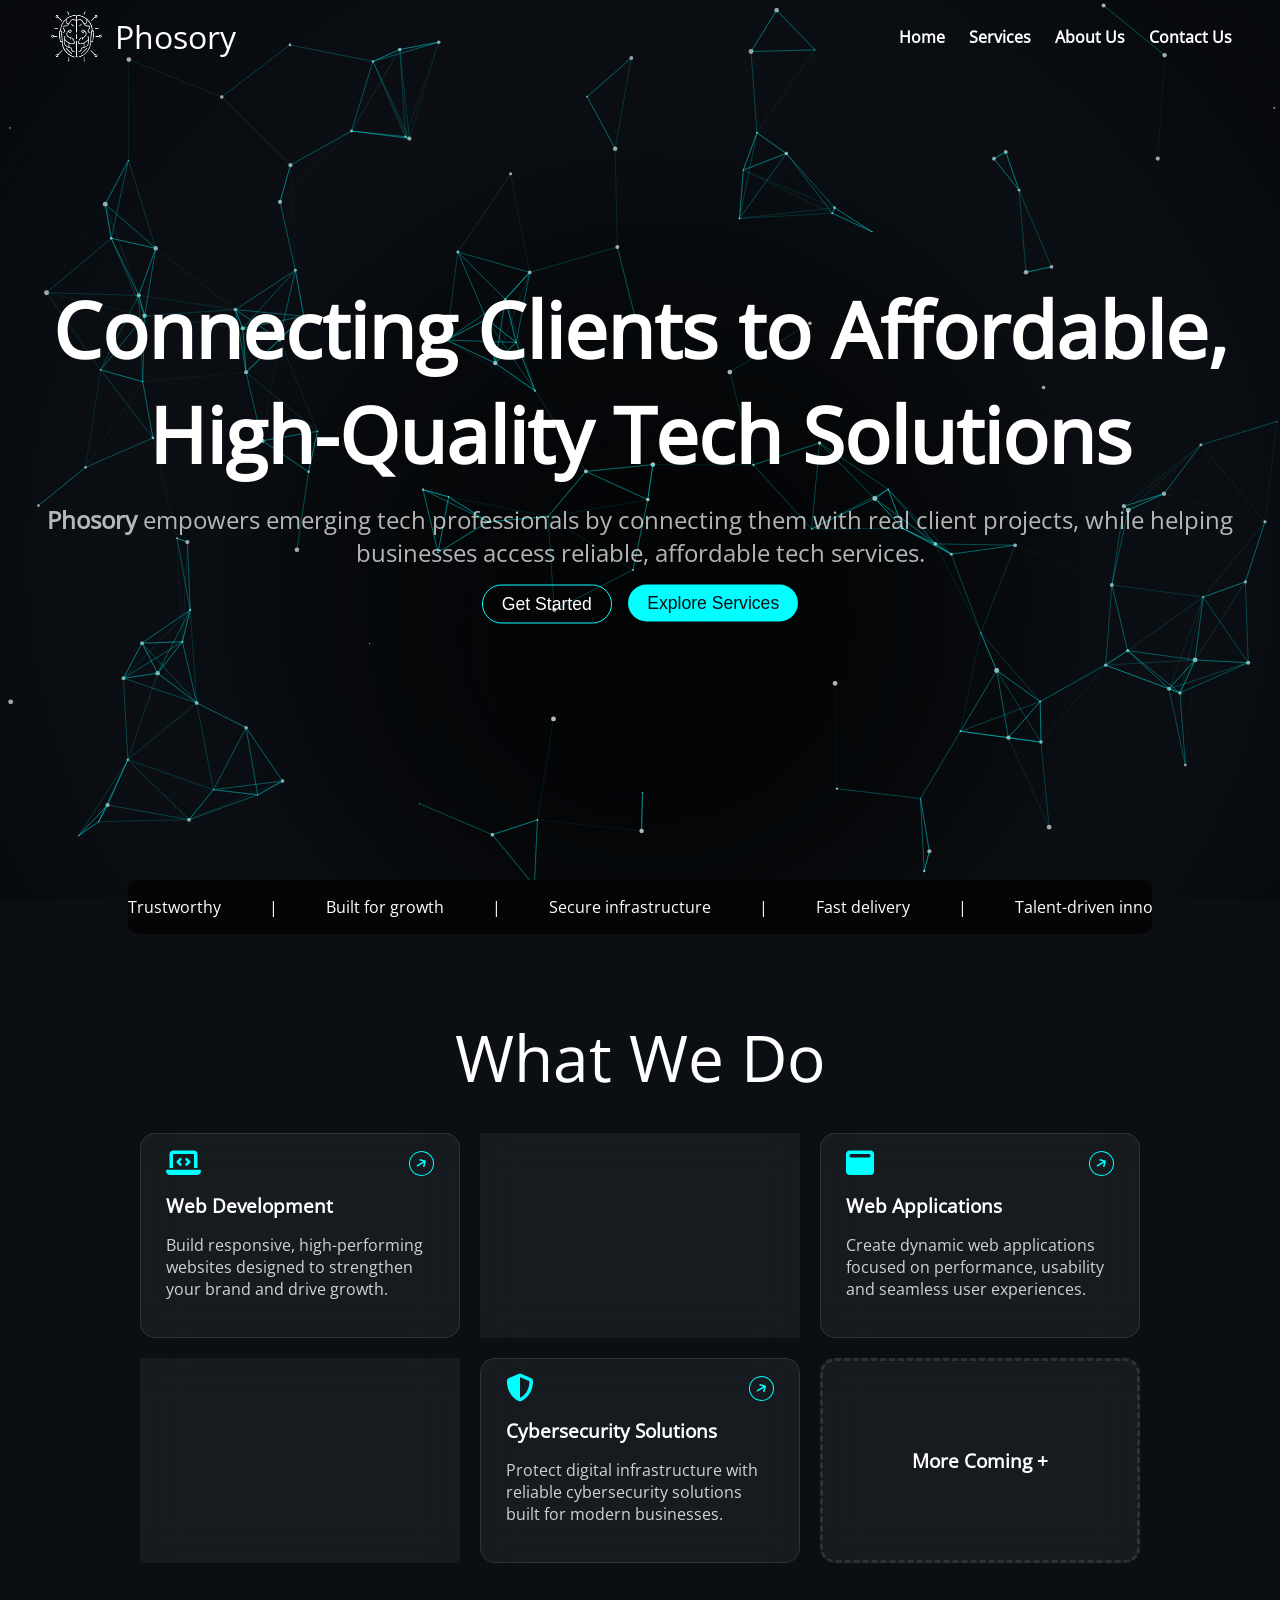
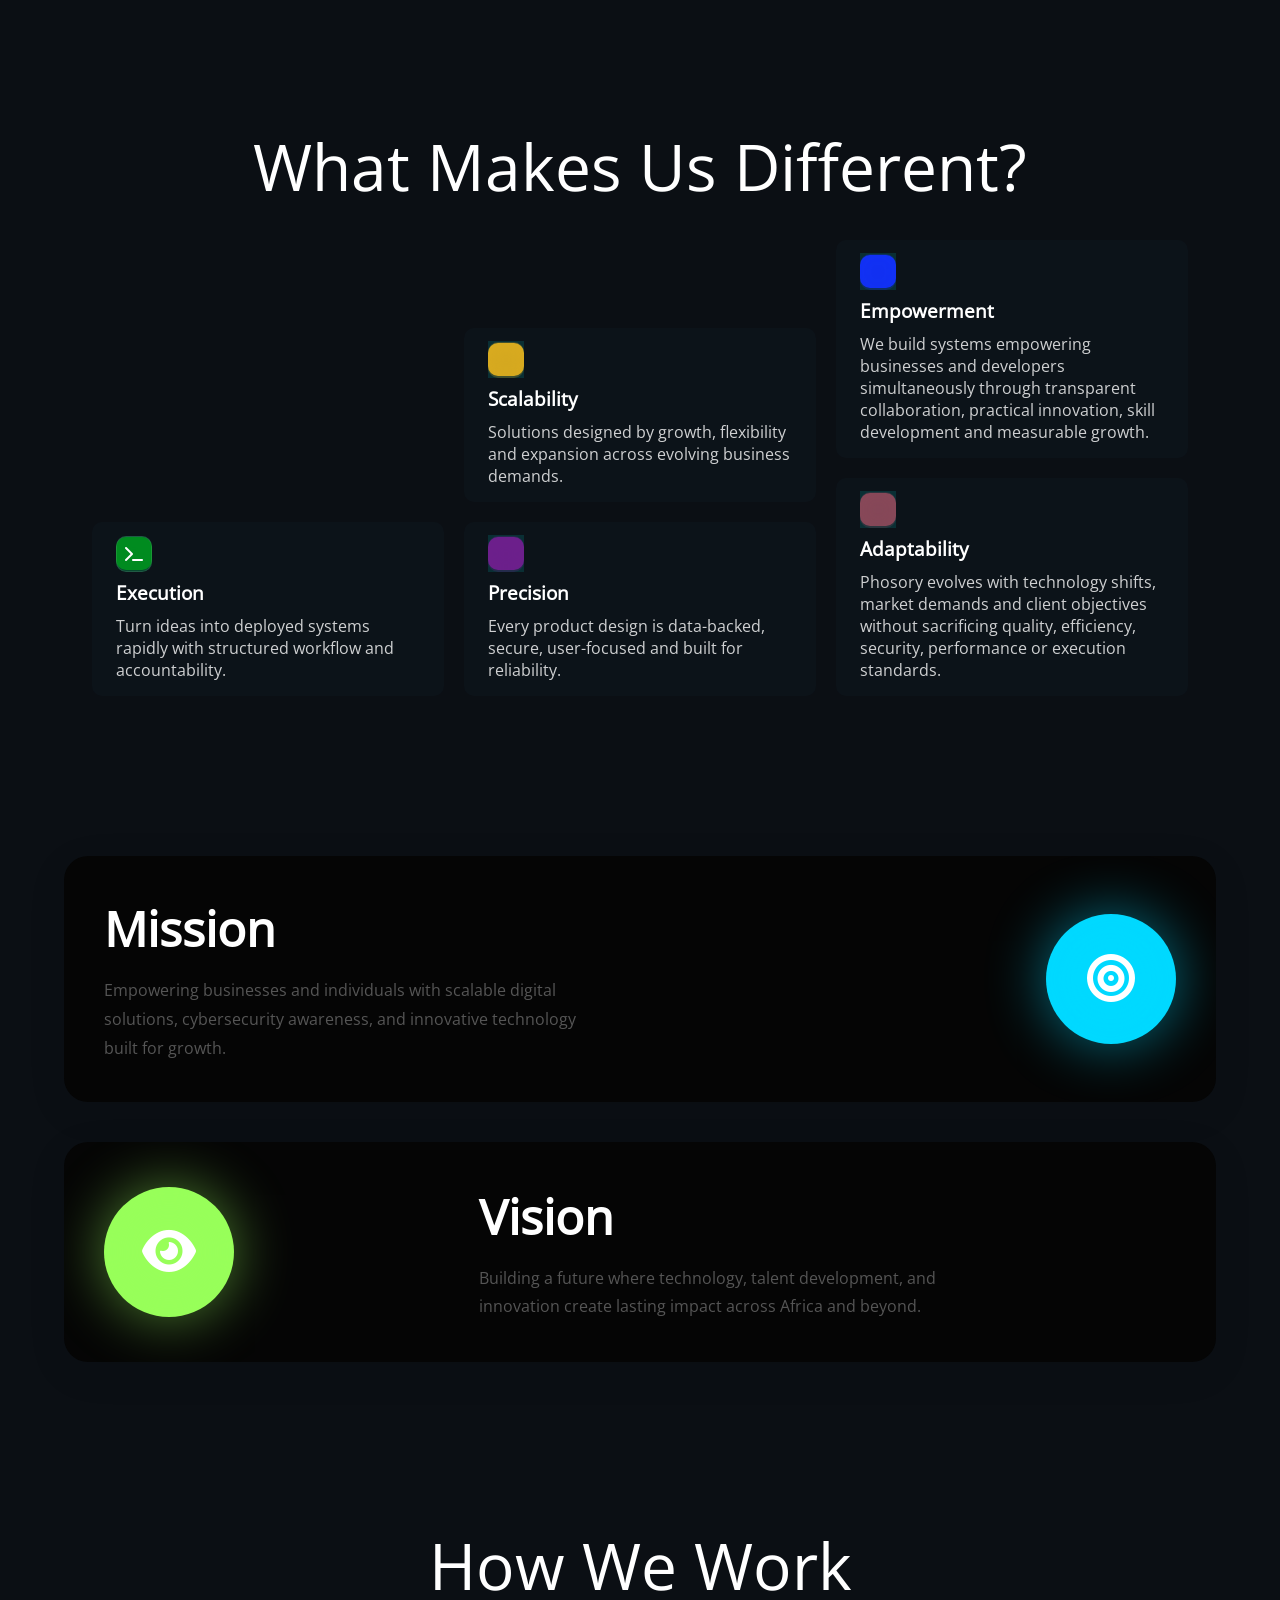
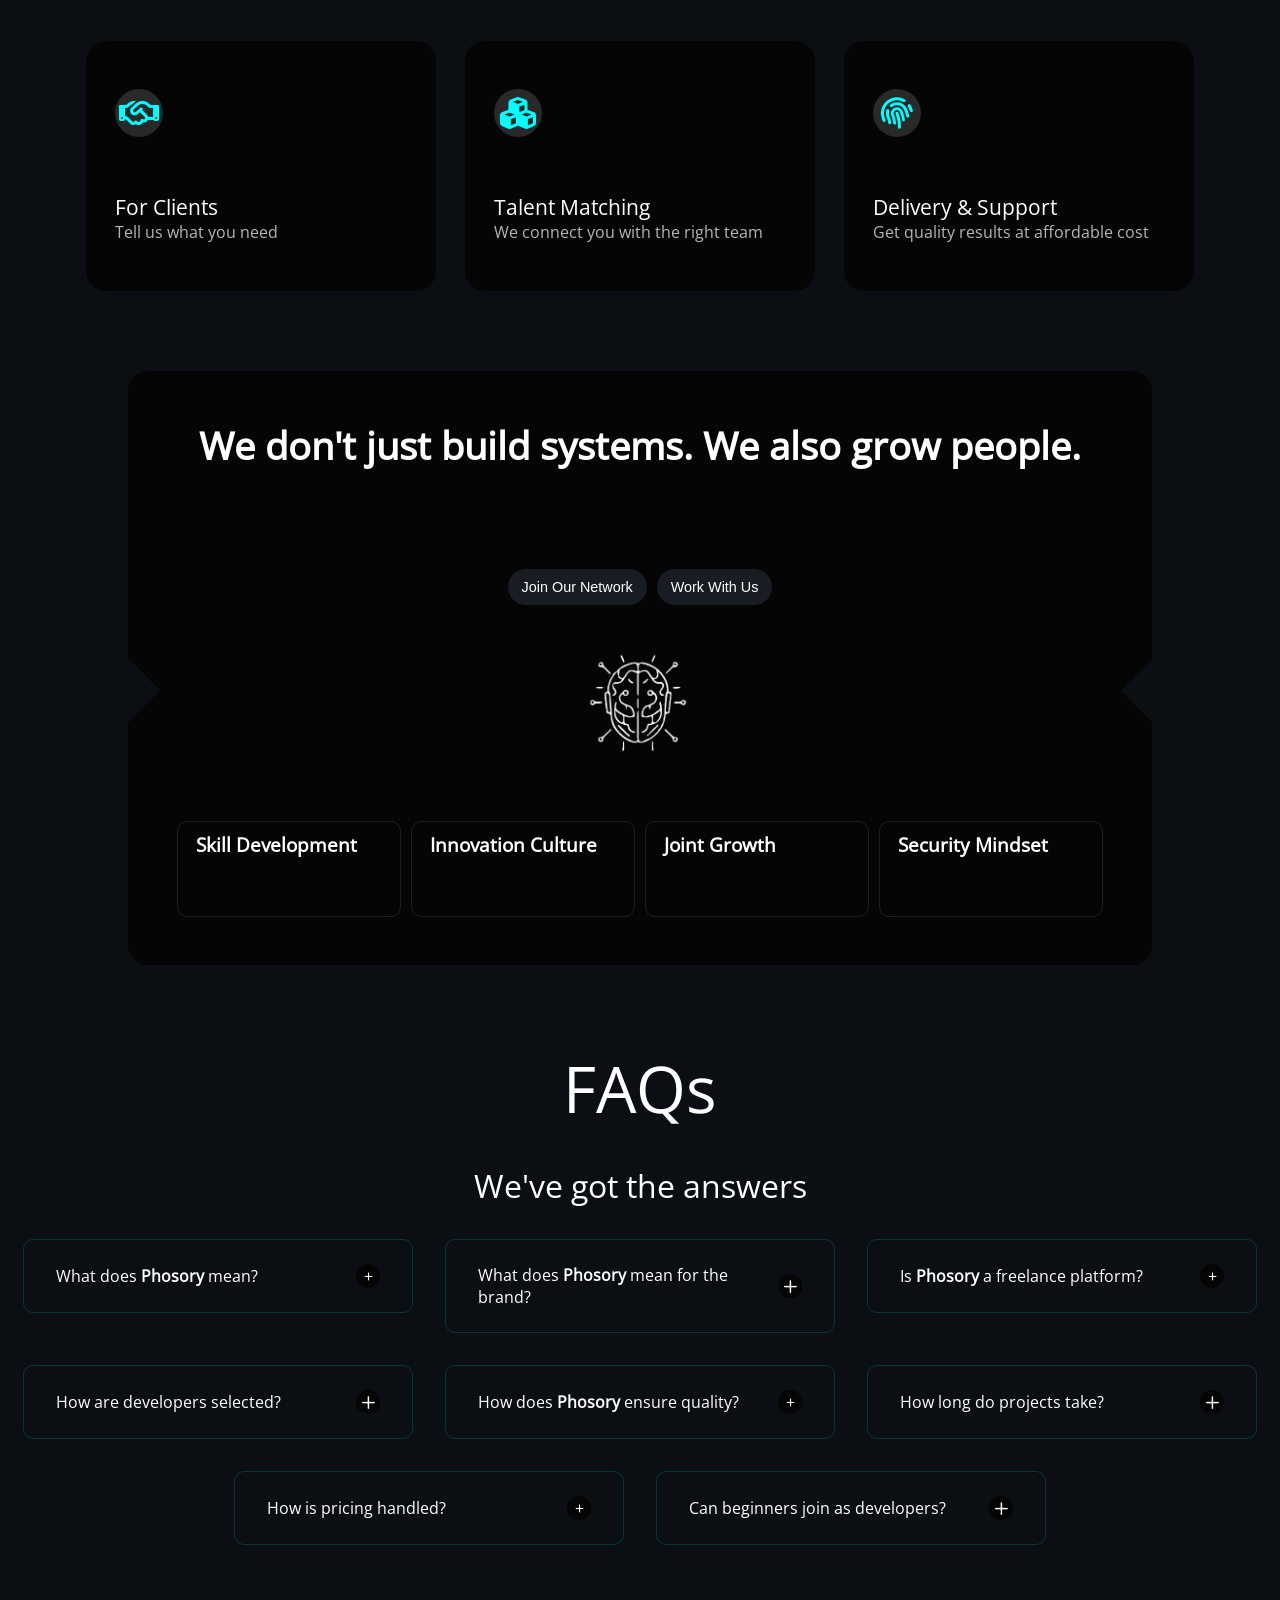
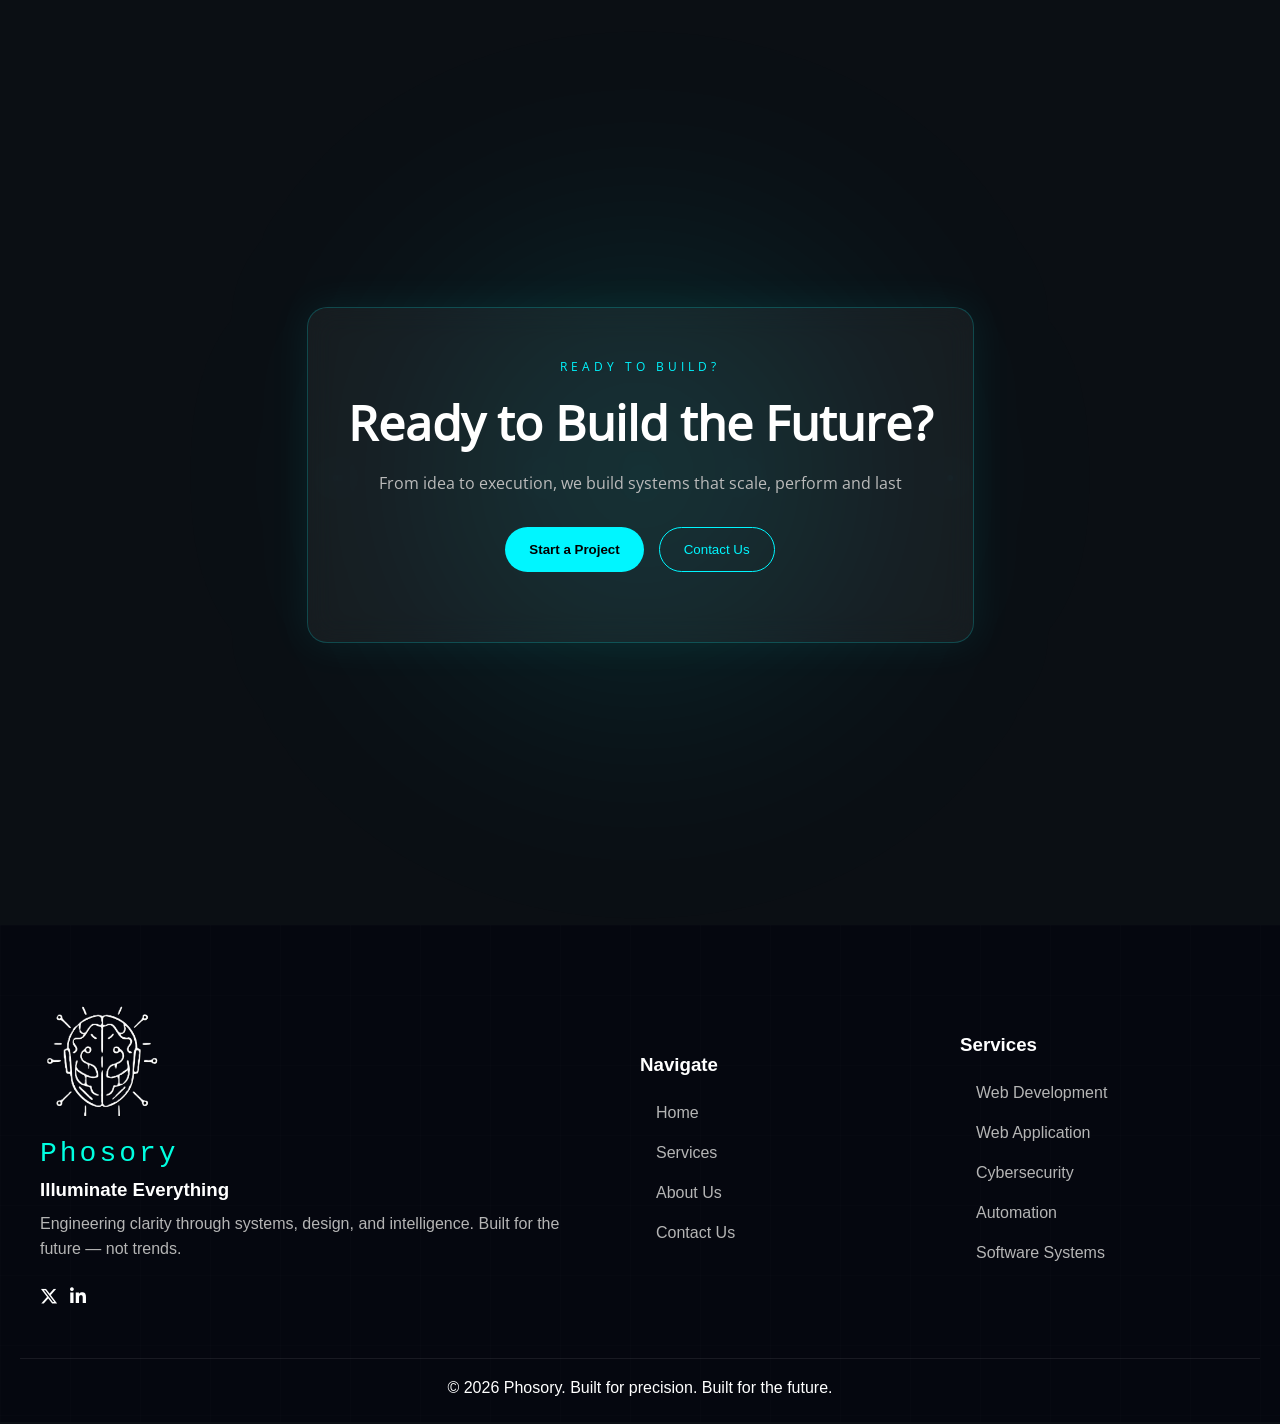
==== index.html @ 59a056d9 "Adding folder files" ====
<!DOCTYPE html>
<html lang="en">
<head>
    <meta charset="UTF-8">
    <meta name="viewport" content="width=device-width, initial-scale=1.0">
<link rel="stylesheet"
    href="https://cdnjs.cloudflare.com/ajax/libs/font-awesome/6.4.2/css/all.min.css"
    integrity="sha512-z3gLpd7yknf1YoNbCzqRKc4qyor8gaKU1qmn+CShxbuBusANI9QpRohGBreCFkKxLhei6S9CQXFEbbKuqLg0DA=="
    crossorigin="anonymous"
    referrerpolicy="no-referrer" />
    <link rel="stylesheet" href="styles/style.css">
    <link rel="stylesheet" href="styles/header&footer.css">
    <script src="script/nav.js"></script>
    <script src="script/observer.js"></script>
    <script src="script/on-click.js"></script>
    <link rel="icon" type="image/x-icon" href="./favicon.ico?v=2">
    <title>Phosory | Modern Digital Solutions, Web & Software Development</title>

    <meta name="description" content="Phosory is a modern digital solutions company building fast, secure, and scalable websites, software systems, and UI/UX designs for businesses and startups.">

    <meta name="keywords" content="Phosory, web development, software development, cybersecurity, UI UX design, modern websites, digital agency, tech solutions, Lagos developers">

    <meta name="author" content="Phosory">

    <meta name="robots" content="index, follow">

    <link rel="canonical" href="https://phosory.netlify.app/">

    <!-- Open Graph -->
    <meta property="og:title" content="Phosory | Digital Solutions That Build the Future">
    <meta property="og:description" content="We design and build fast, secure, and modern digital systems including websites and software solutions.">
    <meta property="og:url" content="https://phosory.netlify.app/">
    <meta property="og:type" content="website">
    <meta property="og:image" content="https://phosory.netlify.app/assets/preview.jpg">

    <!-- Twitter -->
    <meta name="twitter:card" content="summary_large_image">
    <meta name="twitter:title" content="Phosory | Digital Solutions">
    <meta name="twitter:description" content="Modern websites, software, and cybersecurity-driven solutions built for performance.">
    <meta name="twitter:image" content="https://phosory.netlify.app/assets/preview.jpg">
</head>
<body>
    <nav>
        <ul class="sidebar">
            <li onclick="hideSidebar()"><i class="fas fa-x"></i></li>
            <li onclick="window.location.href = 'index.html'"><a href="#">Home</a></li>
            <li onclick="window.location.href = 'services.html'"><a href="services.html">Services</a></li>
            <li onclick="window.location.href = 'about.html'"><a href="about.html">About Us</a></li>
            <li onclick="window.location.href = 'contact.html'"><a href="contact.html">Contact Us</a></li>
            <li><img src="images/icon.webp" alt=""></li>
        </ul>
        <div class="header" id="header">
            <div class="logo">
                <img src="images/icon.webp" width="10%" alt="Phosory Icon" loading="lazy">
                <span>Phosory</span>
            </div>
            <div class="links">
                <a href="" class="hideOnMobile">Home</a>
                <a href="services.html" class="hideOnMobile">Services</a>
                <a href="about.html" class="hideOnMobile">About Us</a>
                <a href="contact.html" class="hideOnMobile">Contact Us</a>
                <i class="fas fa-bars" onclick="showSidebar()"></i>
            </div>
        </div>
        <script>
            window.addEventListener("scroll", function(){
            let header = this.document.getElementById("header");
            if(this.window.scrollY > 10){
                    header.classList.add("scrolled");
                }
                else{
                    header.classList.remove("scrolled");
                }
            });
        </script>
    </nav>

    <header class="hero">
        <canvas id="heroCanvas"></canvas>
        <div class="hero-content">
            <h1 class="fade-in">Connecting Clients to Affordable, High-Quality Tech Solutions</h1>
            <p class="fade-in"><b class="fade-in">Phosory</b> empowers emerging tech professionals by connecting them with real client projects, while helping businesses access reliable, affordable tech services.</p>
            <div class="btns">
                <a href="contact.html"><button class="fir fade-in">Get Started</button></a>
                <a href="services.html"><button class="sec fade-in">Explore Services</button></a>
            </div>
        </div>
        <script src="script/hero.js"></script>
    </header>

    <span class="center">
            <section class="thin fade-in">
            <div class="slider">
                <ul>
                    <li>Trustworthy</li>
                    <li>|</li>
                    <li>Built for growth</li>
                    <li>|</li>
                    <li>Secure infrastructure</li>
                    <li>|</li>
                    <li>Fast delivery</li>
                    <li>|</li>
                    <li>Talent-driven innovation</li>
                    <li>|</li>
                </ul>
                <ul aria-hidden="true">
                    <li>Trustworthy</li>
                    <li>|</li>
                    <li>Built for growth</li>
                    <li>|</li>
                    <li>Secure infrastructure</li>
                    <li>|</li>
                    <li>Fast delivery</li>
                    <li>|</li>
                    <li>Talent-driven innovation</li>
                    <li>|</li>
                </ul>
            </div>
        </section>
    </span>

    <section class="do">
        <h2 class="fade-in">What We Do</h2>
        <div class="cards">
            <div class="card fade-in" onclick="window.location.href = 'services.html'">
                <span><i class="fas fa-laptop-code"></i> <i class="fas fa-arrow-right"></i></span>
                <h3>Web Development</h3>
                <p>Build responsive, high-performing websites designed to strengthen your brand and drive growth.</p>
            </div>
            <div class="card fade-in" onclick="window.location.href = 'services.html'">
                <span><i class="fas fa-terminal"></i> <i class="fas fa-arrow-right"></i></span>
                <h3>Software Development</h3>
                <p>Develop scalable software solutions tailored to streamline operations and solve complex challenges.</p>
            </div>
            <div class="card fade-in" onclick="window.location.href = 'services.html'">
                <span><i class="fas fa-window-maximize"></i> <i class="fas fa-arrow-right"></i></span>
                <h3>Web Applications</h3>
                <p>Create dynamic web applications focused on performance, usability and seamless user experiences.</p>
            </div>
            <div class="card fade-in" onclick="window.location.href = 'services.html'">
                <span><i class="fas fa-robot"></i> <i class="fas fa-arrow-right"></i></span>
                <h3>Automation Tools</h3>
                <p>Implement intelligent automation systems that improve efficiency and reduce repetitive manual tasks.</p>
            </div>
            <div class="card fade-in" onclick="window.location.href = 'services.html'">
                <span><i class="fas fa-shield-halved"></i> <i class="fas fa-arrow-right"></i></span>
                <h3>Cybersecurity Solutions</h3>
                <p>Protect digital infrastructure with reliable cybersecurity solutions built for modern businesses.</p>
            </div>
            <div class="card last fade-in" onclick="window.location.href = 'services.html'">
                <h3>More Coming +</h3>
            </div>
        </div>
    </section>

    <section class="difference">
        <h2>What Makes Us Different?</h2>
        <span class="span fade-in"><p class="p">We combine innovation, execution and growth-focused systems that move businesses forward.</p></span>
        <div class="cards">
            <div class="car">
                <div class="card fade-in">
                    <span class=""><i class="fas fa-terminal"></i></span>
                    <h3>Execution</h3>
                    <p>Turn ideas into deployed systems rapidly with structured workflow and accountability.</p>
                </div>           
            </div>
            <div class="car">
                <div class="card fade-in">
                    <span><i class="fas fa-arrow-trend-up"></i></span>
                    <h3>Scalability</h3>
                    <p>Solutions designed by growth, flexibility and expansion across evolving business demands.</p>
                </div>
                <div class="card fade-in">
                    <span><i class="fas fa-crosshairs"></i></span>
                    <h3>Precision</h3>
                    <p>Every product design is data-backed, secure, user-focused and built for reliability.</p>
                </div>
            </div>
            <div class="car">
                <div class="card fade-in">
                    <span><i class="fas fa-bolt"></i></span>
                    <h3>Empowerment</h3>
                    <p>We build systems empowering businesses and developers simultaneously through transparent collaboration, practical innovation, skill development and measurable growth.</p>
                </div>
                <div class="card fade-in">
                    <span><i class="fas fa-arrows-rotate"></i></span>
                    <h3>Adaptability</h3>
                    <p>Phosory evolves with technology shifts, market demands and client objectives without sacrificing quality, efficiency, security, performance or execution standards.</p>
                </div>
            </div>
        </div>
   </section>

   <section class="mv-section">
    <div class="mv-card mission-card" id="missionCard">
        <div class="mv-content">
        <h3>Mission</h3>
        <p>
            Empowering businesses and individuals with scalable digital
            solutions, cybersecurity awareness, and innovative technology
            built for growth.
        </p>
        </div>
        <button class="mv-icon mission-icon" id="missionBtn">
        <i class="fa-solid fa-bullseye"></i>
        </button>
    </div>
    <div class="mv-card vision-card" id="visionCard">
        <button class="mv-icon vision-icon" id="visionBtn">
        <i class="fa-solid fa-eye"></i>
        </button>
        <div class="mv-content">
        <h3>Vision</h3>
        <p>
            Building a future where technology, talent development,
            and innovation create lasting impact across Africa and beyond.
        </p>
        </div>
    </div>
    <script>
        const missionCard = document.getElementById("missionCard");
        const visionCard = document.getElementById("visionCard");
        document.getElementById("missionBtn").addEventListener("click", () => {
            missionCard.classList.toggle("active");
            visionCard.classList.remove("active");
        });
        document.getElementById("visionBtn").addEventListener("click", () => {
            visionCard.classList.toggle("active");
            missionCard.classList.remove("active");
        });
    </script>
</section>

    <section class="how">
        <h2 class="fade-in">How We Work</h2>
        <div class="cards">
            <div class="card fade-in">
                <i class="far fa-handshake"></i>
                <span class="car">
                    <p>For Clients</p>
                    <span>Tell us what you need</span>
                </span>
            </div>
            <div class="card fade-in">
                <i class="fas fa-cubes"></i>
                <span class="car">
                    <p>Talent Matching</p>
                    <span>We connect you with the right team</span>
                </span>
            </div>
            <div class="card fade-in">
                <i class="fas fa-fingerprint"></i>
                <span class="car">
                    <p>Delivery & Support</p>
                    <span>Get quality results at affordable cost</span>
                </span>
            </div>
        </div>
    </section>

    <span class="center">
            <section class="talent">
            <h2 class="fade-in">We don't just build systems. We also grow people.</h2>
            <div class="sides">
                <div class="left">
                    <p class="fade-in"><b>Phosory</b> is creating an ecosystem where innovation, execution and growth work together to empower the next generation of tech talent.</p>
                    <span>
                        <button class="fade-in">Join Our Network</button>
                        <button class="fade-in">Work With Us</button>
                    </span>
                    <img src="images/icon.webp" alt="">
                </div>
                <div class="right">
                    <div class="card fade-in">
                        <h3 class="fade-in">Skill Development</h3>
                        <p class="fade-in">Learn through real world execution</p>
                    </div>
                    <div class="card fade-in">
                        <h3 class="fade-in">Innovation Culture</h3>
                        <p class="fade-in">Work on scalable and modern systems</p>
                    </div>
                    <div class="card fade-in">
                        <h3 class="fade-in">Joint Growth</h3>
                        <p class="fade-in">Grow with mentorship and teamwork</p>
                    </div>
                    <div class="card fade-in">
                        <h3 class="fade-in">Security Mindset</h3>
                        <p class="fade-in">Develop with security in mind.</p>
                    </div>
                </div>
            </div>
        </section>
    </span>

    <section class="answers">
        <h2 class="fade-in">FAQs</h2>
        <p class="text fade-in">We've got the answers</p>
        <div class="cards">
            <div class="card fade-in">
                <span class="top" id="t1">
                   <p> What does <b>Phosory</b> mean?</p>
                   <i onclick="showBottom1()">+</i>
                </span>
                <span class="bottom" id="b1">
                    The name <b>"Phosory"</b> is derived from: 
                    <ul>
                        <li>"Phos" (φῶς) - Greek for light</li>
                        <li>"Ori" (אורי) - Hebrew for my light</li>
                    </ul>
                    Combined, <b>Phosory</b> = “light + my light” → “light that belongs to me” / “light that is from me”.
                    <br>It symbolizes knowledge, growth, clarity, and digital transformation.
                </span>
            </div>
            <div class="card fade-in">
                <span class="top" id="t2">
                   <p> What does <b>Phosory</b> mean for the brand?</p>
                   <i class="far fa-plus" onclick="showBottom2()"></i>
                </span>
                <span class="bottom" id="b2">
                   This isn't about light in a generic sense, it's more personal and purpose-driven
                   <ul>
                        <li>Every developer has their own light (skill, talent, potential) - <b>Phosory</b> brings that light out and connects it to real opportunities</li>
                        <li>Clients receive solutions powered by real human potential</li>
                    </ul>
                    It's not just tech, it's people shining through tech
                </span>
            </div>
            <div class="card fade-in">
                <span class="top" id="t3">
                   <p> Is <b>Phosory</b> a freelance platform?</p>
                   <i onclick="showBottom3()">+</i>
                </span>
                <span class="bottom" id="b3">
                    No. <b>Phosory </b>is not a freelance platform and that's the point <br>
                    Freelance platforms connect you and leave you to figure things out. <b>Phosory</b>
                    takes control of the process, ensuring projects are properly structured, executed and completed with oversight.
                </span>
            </div>
            <div class="card fade-in">
                <span class="top" id="t4">
                   <p> How are developers selected?</p>
                   <i class="far fa-plus" onclick="showBottom4()"></i>
                </span>
                <span class="bottom" id="b4">
                   Developers aren't just picked they're evaluated and refined. <br>
                    <b>Phosory</b> looks at skill and problem-solving ability. Developers who join are 
                    expected to meet a certain standard before working on real projects.
                </span>
            </div>
            <div class="card fade-in">
                <span class="top" id="t5">
                   <p> How does <b>Phosory</b> ensure quality?</p>
                   <i onclick="showBottom5()">+</i>
                </span>
                <span class="bottom" id="b5">
                    Through proper structure and supervision. <br>
                    Projects aren't left in the hands of a random developer. There's guidance,
                    review and a system that ensures:
                    <ul>
                        <li>Clear requirements</li>
                        <li>Proper execution</li>
                        <li>Consistent standards</li>
                    </ul>
                    No guesswork. No abandoned projects.
                </span>
            </div>
            <div class="card fade-in">
                <span class="top" id="t6">
                   <p>How long do projects take?</p>
                   <i class="far fa-plus" onclick="showBottom6()"></i>
                </span>
                <span class="bottom" id="b6">
                   It depends on the scope. <br>
                   Simple projects can take days to a couple of weeks, while more complex
                   systems take longer. What matters is that timelines are defined upfront and
                   managed, not left vague.
                </span>
            </div>
            <div class="card fade-in">
                <span class="top" id="t7">
                   <p> How is pricing handled?</p>
                   <i onclick="showBottom7()">+</i>
                </span>
                <span class="bottom" id="b7">
                    Pricing is based on project scope, complexity and requirements. <br>
                    Instead of random bids. <b>Phosory</b> structres the project first then gives 
                    a clear justified cost.
                </span>
            </div>
            <div class="card fade-in">
                <span class="top" id="t8">
                   <p> Can beginners join as developers?</p>
                   <i class="far fa-plus" onclick="showBottom8()"></i>
                </span>
                <span class="bottom" id="b8">
                   Beginners can join to learn and grow but they don't just jump into
                   critical projects. They're guided, trained and gradually introduced
                   to real work as they improve.
                </span>
            </div>
        </div>
    </section>

    <span class="center">
        <section class="cta-section">
            <div class="cta-glow"></div>
            <div class="cta-card">
                <p class="cta-label">READY TO BUILD?</p>
                <h1>Ready to Build the Future?</h1>
                <p class="cta-text">From idea to execution, we build systems that scale, perform and last</p>
                <div class="cta-buttons">
                <button class="primary-btn" onclick="window.location.href = 'services.html'">Start a Project</button>
                <button class="secondary-btn" onclick="window.location.href = 'contact.html'">Contact Us</button>
                </div>
            </div>
            <div class="particles">
                <span></span><span></span><span></span><span></span><span></span>
            </div>
        </section>
    </span>

    <footer class="phosory-footer">
        <div class="footer-grid"></div>
        <div class="footer-container">
            <div class="footer-brand">
                <img src="images/icon.webp" width="23%" height="auto" alt="Phosory Logo">
            <h2>Phosory</h2>
            <h3>Illuminate Everything</h3>
            <p>Engineering clarity through systems, design, and intelligence. Built for the future — not trends.</p>
            <div class="socials">
                <a href="#"><i class="fab fa-x-twitter"></i></a>
                <a href="#"><i class="fab fa-linkedin-in"></i></a>
            </div>
            </div>
            <div class="footer-links">
                <h3>Navigate</h3>
                <a href="index.html">Home</a>
                <a href="services.html">Services</a>
                <a href="about.html">About Us</a>
                <a href="contact.html">Contact Us</a>
            </div>
            <div class="footer-links">
            <h3>Services</h3>
            <a href="#">Web Development</a>
            <a href="#">Web Application</a>
            <a href="#">Cybersecurity</a>
            <a href="#">Automation</a>
            <a href="#">Software Systems</a>
            </div>
        </div>
        <div class="footer-bottom">
            <p>© 2026 Phosory. Built for precision. Built for the future.</p>
        </div>
    </footer>   
</body>
</html>
---- styles/style.css ----
:root{
    --bg-primary: #0b0f14;
    --bg-secondary: #050505;
    --accent-1: rgba(1,0,0,0.3);
    --accent-2: rgba(1,0,0,0.1);
}

@font-face {
    font-family: openSans;
    src: url(../OpenSans-Regular.ttf);
}

*{
    margin: 0;
    padding: 0;
    box-sizing: border-box;
    color: #fff;
}

h2{
    font-size: clamp(2rem, 5vw, 5rem);
    font-weight: 400;
    text-align: center;
}

li{
    list-style: none;
    list-style-type: none;
}

a{
    text-decoration: none;
    color: inherit;
}

body{
    font-family: openSans;
    background-color: var(--bg-primary);
}

.thin{
    background-color: #050505;
    width: 80%;
    padding: 1rem 0 !important;
    display: flex;
    flex-direction: column;
    justify-content: center;
    align-self: center;
    justify-self: center;
    align-items: center;
    border-radius: 10px;
    margin-top: -20px;
    z-index: 2000000;
    transform: translateY(50px);
    opacity: 0;
}

.thin.show{
    transform: translateY(0);
    opacity: 1;
    transition: .7s ease;
}

.thin .slider{
    overflow: hidden;
    width: 100%;
    display: flex;
    align-items: center;
    gap: 3rem;
}
.thin .slider ul{
    display: flex;
    position: relative;
    left: 0;
    align-items: center;
    justify-content: center;
    gap: 3rem;
    animation: slider 10s linear infinite;
}

.thin .slider ul li{
    white-space: nowrap;
}

@keyframes slider {
    to{
        transform: translateX(calc(-100% - 3rem));
    }
}

.hero {
  position: relative;
  height: 100vh;
  overflow: hidden;
  background: linear-gradient(
    135deg,
    var(--bg-primary),
    var(--bg-secondary)
  );
}
#heroCanvas {
  position: absolute;
  top: 0;
  left: 0;
  width: 100%;
  height: 100%;
}
.hero-content {
  position: relative;
  z-index: 2;
  color: white;
  text-align: center;
  top: 50%;
  transform: translateY(-50%);
  padding: 0 20px;
  display: flex;
  flex-direction: column;
  gap: 1rem;
}
.hero h1 {
  font-size: clamp(2rem, 6vw, 5rem);
  text-align: center;
  transform: translateY(50px);
}
.hero p {
  font-size: clamp(1rem, 2vw, 1.5rem);
  opacity: 0;
  transform: translateY(50px);
}

.hero p.show{
    opacity: 0.7 !important;
}

.hero h1.show,
.hero p.show,
.hero .hero-content .btns button.show{
    transform: translateY(0);
    opacity: 1;
    transition: 0.8s ease;
}

.hero .btns{
    display: flex;
    gap: 1rem;
    align-self: center;
    justify-self: center;
}

.hero .hero-content .btns button{
    transform: translateY(50px);
    opacity: 0;
}

.hero .btns button.fir{
    background-color: transparent;
    border: 1px solid #00ffff;
    font-size: 1.1rem;
    padding: .5rem 1.2rem;
    border-radius: 20px;
    color: #fff;
}

.hero .btns button.fir:hover{
    border: none;
    background-color: #00ffff;
    color: #0b0f14;
    scale: 1.1;
    transition: .5s linear;
    cursor: pointer;
}

.hero .btns button.sec{
    border: none;
    background-color: #00ffff;
    font-size: 1.1rem;
    padding: .5rem 1.2rem;
    border-radius: 20px;
    color: #0b0f14;
}

.hero .btns button.sec:hover{
    background-color: transparent;
    border: 1px solid #00ffff;
    color: #fff;
    scale: 1.1;
    cursor: pointer;
    transition: .5s linear;
}

.do{
    padding: 5rem 2rem !important;
    display: flex !important;
    flex-direction: column !important;
    align-items: center !important;
    justify-content: center !;
    gap: 2rem;
}

.do h2{
    transform: translateY(50px);
    opacity: 0;
}

.do h2.show,
.do .cards .card.show{
    transform: translateY(0);
    opacity: 1;
    transition: .7s ease;
}

.do .cards{
    display: flex;
    flex-wrap: wrap;
    gap: 20px;
    align-content: center;
    justify-content: center;
    transition: .7s ease;
}

.do .cards .card{
    width: 20rem;
    background: rgba(255,255,255,0.05);
    -webkit-backdrop-filter: blur(20px);
    backdrop-filter: blur(20px);
    padding: 15px 25px;
    display: flex;
    flex-direction: column;
    gap: 1rem;
    border-radius: 15px;
    border: 1px solid rgba(255, 255, 255, 0.1);
    transition: .7s ease;
    transform: translateY(50px);
    opacity: 0;
}

.do .cards .card.last{
    justify-content: center;
    align-items: center;
    border: 3px dashed rgba(255, 255, 255, 0.1);
}

.do .cards .card:hover{
    border: none;
    background-color: #00ffff33;
    transform: scale(1.05);
    cursor: pointer;
}

.do .cards .card.last:hover{
    border: 3px dashed rgba(255, 255, 255, 0.1);
    background-color: rgba(255,255,255,0.05);
}

.do .cards .card span{
    display: flex;
    justify-content: space-between;
    align-items: center;
}

.do .cards .card span i{
    font-size: 28px;
    color: #00ffff;
}

.do .cards .card:hover span i{
    color: #fff;
}

.do .cards .card span .fa-arrow-right{
    font-size: 12px;
    rotate: -30deg;
    width: 25px;
    height: 25px;
    display: flex;
    align-items: center;
    justify-content: center;
    border-radius: 200px;
    border: 1px solid #00ffff;
    transition: .7s ease;
}

.do .cards .card:hover span .fa-arrow-right{
    border: 1px solid #fff;
}

.do .cards .card span .fa-arrow-right:hover{
    transform: scale(1.1);
    cursor: pointer;
}

.do .cards .card p{
    opacity: 0.8;
}

.difference{
    padding: 5rem 3rem;
    display: flex;
    flex-direction: column;
}

.difference h2{
    font-size: 4rem;
    font-weight: 400;
    margin-bottom: 30px;
}

.difference p{
    opacity: 0.8;
}

.difference .span{
    position: relative;
    transform: translate(-20px, 50px);
    opacity: 0;
}

.difference .span.show{
    transform: translate(0);
    opacity: 1;
    transition: .7s ease;
}

.difference .span .p{
    position: absolute;
    font-size: 1.7rem;
    width: 30%;
    top: 60px;
}

.difference .cards{
    display: flex;
    align-items: flex-end;
    justify-content: center;
    gap: 20px;
}

.difference .cards .car{
    display: flex;
    flex-direction: column;
    gap: 20px;
}

.difference .cards .card{
    width: 25rem;
    background-color: #121c2754;
    padding: 15px 24px;
    border-radius: 10px;
    transform: translateY(50px) scale(0);
    opacity: 0;
}

.difference .cards .card.show{
    transform: translateY(0) scale(1);
    opacity: 1;
    transition: .7s ease;
}

.difference .cards .card.show:hover{
    border: 1px solid var(--background);
    transform: scale(1.04);
    transition: border .3s ease, transform .3s ease;
}

.difference .cards .car .card span{
    background-color: var(--background);
    width: 36px;
    height: 33px;
    border-radius: 10px;
    display: flex;
    align-items: center;
    justify-content: center;
    margin-bottom: 5px;
}

.difference i{
    width: 36px;
    height: 36px;
    border-radius: 10px;
    background-color: rgba(0,255,255,0.12);
    -webkit-backdrop-filter: blur(20px);
    backdrop-filter: blur(20px);
    border: 1px solid rgba(255,255,255,0.1);
    display: flex;
    align-items: center;
    justify-content: center;
}

.difference .cards .car:nth-child(1) .card,
.difference .cards .car:nth-child(1) .card span{
    --background: #008000;
}
.difference .cards .car:nth-child(2) .card:nth-child(1),
.difference .cards .car:nth-child(2) .card:nth-child(1) span{
    --background: #ffa500;
}
.difference .cards .car:nth-child(2) .card:nth-child(2),
.difference .cards .car:nth-child(2) .card:nth-child(2) span{
    --background: #800080;
}
.difference .cards .car:nth-child(3) .card:nth-child(1),
.difference .cards .car:nth-child(3) .card:nth-child(1) span{
    --background: #1515fc;
}
.difference .cards .car:nth-child(3) .card:nth-child(2),
.difference .cards .car:nth-child(3) .card:nth-child(2) span{
    --background: #a03043;
}

.difference .cards .card h3{
    margin: 10px 0;
}

@media (max-width:1290px) {
    .difference .span .p{
        top: 80px;
        left: 30px;
    }
    .difference .card{
        width: 22rem !important;
    }
}

@media (max-width:1215px) {
    .difference .span .p{
        top: 80px;
        left: 0px;
    }
}

@media (max-width:1155px) {
    .difference .span .p{
        top: 140px;
        left: 30px;
        font-size: 1.5rem;
    }
    .difference .card{
        width: 20rem !important;
    }
}

@media (max-width:1100px) {
    .difference .span .p{
        left: 0;
    }
}

@media (max-width:1050px) {
    .difference .span .p{
        position: relative;
        top: 0;
        width: 100%;
        text-align: center;
        left: 0;
        margin-bottom: 20px;
    }
    .difference .cards{
        display: flex;
        flex-direction: column !important;
        align-self: center;
        justify-self: center;
    }
    .difference .cards .car{
        display: flex;
        flex-direction: row !important;
        align-self: center !important;
        justify-self: center !important;
    }
    .difference .cards .car:nth-child(1) .card{
        display: flex;
        flex-direction: column;
        align-items: center;
        justify-content: center;
        text-align: center; 
    }
    .difference .cards .car:nth-child(2) .card{
        width: 22rem !important;        
    }
    .difference .cards .car:nth-child(3) .card{
        width: 27rem !important;        
    }
}

@media (max-width:950px) {
    .difference .cards .car:nth-child(2) .card{
        width: 20rem !important;        
    }
    .difference .cards .car:nth-child(3) .card{
        width: 25rem !important;        
    }
}

@media (max-width:870px) {
    .difference .cards .car:nth-child(1) .card{
        width: 15rem !important;        
    }
    .difference .cards .car:nth-child(2) .card{
        width: 17rem !important;        
    }
    .difference .cards .car:nth-child(3) .card{
        width: 24rem !important;        
    }
}

@media (max-width:840px) {
    .difference .cards .car:nth-child(3) .card{
        width: 20rem !important;        
    }
}

@media (max-width:750px) {
    .difference .span .p{
        font-size: 1rem;
    }
    .difference .cards{
        display: flex;
        flex-direction: column !important;
    }
    .difference .cards .car{
        display: flex;
        flex-direction: column !important;
    }
    .difference .cards .car:nth-child(1) .card,
    .difference .cards .car:nth-child(2) .card,
    .difference .cards .car:nth-child(3) .card{
        width: 100% !important;     
    }
    .difference .cards .car:nth-child(1) .card{
        text-align: left !important;
        align-items: flex-start !important;
        justify-content: flex-start !important;
    }
}

.mv-section{
  width:100%;
  padding:80px 5%;
  display:flex;
  flex-direction:column;
  gap:40px;
  overflow:hidden;
}
.mv-card{
  position:relative;
  width:100%;
  min-height:220px;
  background:#050505;
  border-radius:24px;
  overflow:hidden;
  display:flex;
  align-items:center;
  justify-content:space-between;
  padding:40px;
  transition:0.6s ease;
  box-shadow:0 10px 40px rgba(0,0,0,0.08);
}
.mv-content{
  width:65%;
  transition:0.5s ease;
}
.mv-content h3{
  font-size:3rem;
  margin-bottom:15px;
  font-weight:800;
  color:#fff;
}
.mv-content p{
  font-size:1rem;
  line-height:1.8;
  color:#555;
  max-width:500px;
}
.mv-icon{
  width:130px;
  height:130px;
  border:none;
  border-radius:50%;
  font-size:3rem;
  cursor:pointer;
  flex-shrink:0;
  transition:0.4s ease;
  position:relative;
  z-index:10;
}
.mv-icon::before{
  content:"";
  position:absolute;
  inset:0;
  border-radius:50%;
  filter:blur(30px);
  opacity:0.5;
  z-index:-1;
}
.mission-icon{
  background:#00d9ff;
  color:#001018;
}
.mission-icon::before{
  background:#00d9ff;
}
.vision-icon{
  background:#98ff5a;
  color:#102000;
}
.vision-icon::before{
  background:#98ff5a;
}
.mv-card:hover{
  transform:translateY(-5px);
}
.mv-icon:hover{
  transform:scale(1.08);
}
@media(max-width:768px){
    .mv-section{
        gap: 25px;
    }
  .mv-card{
    min-height:auto;
    align-items: center;
    padding:25px 20px; overflow: visible;
  }
  .mv-content{
    width:100%;
    padding-right: 90px;
  }
  .mv-content h3{
    font-size:2rem;
  }
  .mv-content p{
    font-size:0.95rem;
  }
  .mv-icon{
    width:70px;
    height:70px;
    font-size:1.5rem;
    position:absolute;
    top:50%;
    transform:translateY(-50%);
    z-index: 20;
  }
  .mission-card{
    transform:translateX(-78%);
  }
  .mission-card.active{
    transform:translateX(0);
  }
  .mission-icon{
    right:15px;
  }
  .vision-card{
    transform:translateX(78%);
  }
  .vision-card .mv-content{
    padding-right: 0;
    padding-left: 90px;
  }
  .vision-card .mv-content h3{
    font-size: 1.7rem;
    margin-bottom: 10px;
  }
  .vision-card.active{
    transform:translateX(0);
  }
  .vision-icon{
    left:15px;
  }
}

.how,
.answers{
    padding: 5rem 3rem;
    display: flex;
    flex-direction: column;
    justify-content: center;
    align-items: center;
    gap: 2rem;
}

.how h2,
.answers h2{
    font-size: 4rem;
    transform: translatex(-50px);
    opacity: 0;
    text-align: center;
    font-weight: 400;
}

.how h2.show,
.answers h2.show{
    transform: translatex(0);
    opacity: 1;
    transition: transform .8s ease, opacity .8s ease;
}

.how .cards{
    display: flex;
    flex-wrap: wrap;
    gap: 1.8rem;
    justify-content: center;
    align-items: center;
}

.how .cards .card{
    background-color: #050505;
    border: none;
    border-radius: 20px;
    padding: 3rem 1.8rem;
    display: flex;
    flex-direction: column;
    gap: 3.5rem;
    width: 350px;
}

.how .cards .card:nth-child(1){
    transform: translateX(-100px) scale(0.4);
    opacity: 0;
}

.how .cards .card:nth-child(2){
    transform: translateY(10px) scale(0.4);
    opacity: 0;
}

.how .cards .card:nth-child(3){
    transform: translateX(100px) scale(0.4);
    opacity: 0;
}

.how .cards .card.show{
    transform: translateX(0) translateY(0) scale(1);
    opacity: 1;
    transition: transform .5s ease, opacity .5s ease;
}

.how .cards .card:hover{
    border: 1px solid #00ffff;
    box-shadow: 0 0 8px #00ffff;
    transform: scale(1.07);
    transition: .5s ease;
}

.how .cards .card i{
    font-size: 2rem;
    background-color: #292929;
    width: 3rem;
    height: 3rem;
    border-radius: 50%;
    display: flex;
    align-items: center;
    justify-content: center;
    text-align: center;
    color: #00ffff;
}

.how .cards .card:nth-child(3) i{
    transform: rotate(-20deg);
}

.how .cards .card .car p{
    font-size: 1.3rem;
}

.how .cards .card .car span{
    color: #b6b6b6;
}

@media (max-width: 600px) {
    .how h2{
        font-size: 2rem;
    }
    .how .cards .card{
        width: 280px;
    }
}
@media (max-width:830px) {
    .how .cards{
        display: flex;
        flex-direction: column;
    }
    .how .cards .card:nth-child(1){
        transform: translateX(-100px) scale(0.4);
        opacity: 0;
    }

    .how .cards .card:nth-child(2){
        transform: translateX(100px) scale(0.4);
        opacity: 0;
    }

    .how .cards .card:nth-child(3){
        transform: translateX(-100px) scale(0.4);
        opacity: 0;
    }
    .how .cards .card:nth-child(1).show,
    .how .cards .card:nth-child(2).show,
    .how .cards .card:nth-child(3).show{
        transform: translateX(0) scale(1);
        opacity: 1;
        transition: all .5s ease;
    }
}
@media (max-width:1220px) {
    .how .cards .card:nth-child(1){
        transform: translateX(-100px) scale(0.4);
        opacity: 0;
    }

    .how .cards .card:nth-child(2){
        transform: translateX(100px) scale(0.4);
        opacity: 0;
    }

    .how .cards .card:nth-child(3){
        transform: translateY(30px) scale(0.4);
        opacity: 0;
    }
    .how .cards .card:nth-child(1).show,
    .how .cards .card:nth-child(2).show,
    .how .cards .card:nth-child(3).show{
        transform: translateX(0) translateY(0) scale(1);
        opacity: 1;
        transition: all .5s ease;
    }
}

.talent{
    background-color: #050505;
    width: 80%;
    padding: 5rem 3rem;
    border-radius: 20px;
    position: relative;
    overflow: hidden !important;
    align-self: center;
    justify-self: center;
}

.talent:before{
    content: "";
    background-color: #0b0f14;
    width: 45px;
    height: 45px;
    position: absolute;
    top: -22px;
    left: 50%;
    rotate: 45deg;
}

.talent:after{
    content: "";
    background-color: #0b0f14;
    width: 45px;
    height: 45px;
    position: absolute;
    bottom: -22px;
    left: 50%;
    rotate: 45deg;
}

.talent h2{
    font-size: clamp(1rem, 3.1vw, 5rem) !important;
    text-align: left;
    font-weight: 600 !important;
    transform: translate(-50px, 20px);
    opacity: 0;
    transition: .7s ease;
    animation: typing 3s steps(40) forwards;
}

.talent h2.show{
    transform: translate(0);
    opacity: 1;
}
.talent .sides{
    width: 100%;
    display: flex;
    margin-top: 30px;
    gap: 5rem;
    align-items: center;
}

.talent p,
.talent h3{
    opacity: 0;
    transform: translateY(50px);
}

.talent p.show{
    transform: translateY(0);
    opacity: 0.8;
    transition: .7s ease;
}

.talent h3.show{
    transform: translateY(0);
    opacity: 1;
    transition: .7s ease;
}

.talent .left{
    width: 89%;
    display: flex;
    flex-direction: column;
    gap: 20px;
}

.talent .left p{
    font-size: clamp(0.7rem, 1.2vw, 3rem);
    text-align: center;
}

.talent .left span{
    display: flex;
    gap: 10px;
    align-items: center;
    justify-content: center;
}

.talent .left span button{
    background-color: #181d24;
    border: none;
    font-size: .9rem;
    padding: 10px 14px;
    border-radius: 20px;
    transition: .3s ease;
    transform: translateY(50px);
    opacity: 0;
}

.talent .left span button.show{
    opacity: 1;
    transform: translateY(0);
    transition: .7s ease;
}

.talent .left span button:hover{
    transform: scale(1.07);
    cursor: pointer;
}

.talent .left img{
    width: 3rem;
    height: auto;
    display: flex;
    align-self: center;
    justify-self: center;
    transition: .4s ease;
}

.talent .left img:hover{
    transform: scale(1.1);
}

.talent .right{
    display: flex;
    flex-wrap: wrap;
    gap: 10px;
    align-items: center;
    justify-content: center;
}

.talent .right .card{
    width: 14rem;
    padding: 10px 18px;
    display: flex;
    flex-direction: column;
    gap: 5px;
    border: 1px solid rgba(255, 255, 255, 0.1);
    border-radius: 10px;
    transform: translateY(50px) scale(0);
    opacity: 0;
    transition: .4s ease;
}

.talent .right .card.show{
    transform: translateY(0) scale(1);
    opacity: 1;
    transition: .7s ease;
}

.talent .right .card:hover{
    transform: scale(1.04);
    border: 1px solid rgba(255, 255, 255, 0.3);
}

@media (max-width:1321px) {
    .talent{
        padding: 3rem !important;
    }
    .talent h2{
        font-size: clamp(1.4rem, 3vw, 5rem) !important;
        text-align: center !important;
    }
    .talent .left p{
        font-size: clamp(1rem, 1.4vw, 3rem);
        text-align: center;
    }
    .talent .left img{
        width: 7rem !important;
        translate: 0 20px;
    }
    .talent:before{
        position: absolute;
        left: -22px !important;
        top: 50%;
    }
    .talent:after{
        position: absolute;
        top: 50% !important;
        left: calc(100% + (-22px));
    }
    .talent .sides{
        display: flex;
        flex-direction: column;
    }
}

@media (max-width:600px) {
    .talent .left img{
        width: 6rem !important;
        translate: 0 20px;
    }
}

@media (max-width:490px) {
    .talent .left span{
        flex-direction: column;
    }
}


.answers .text{
    transform: translateY(50px);
    opacity: 0;
}

.answers p.text.show{
    transform: translateY(0);
    opacity: 1;
    transition: transform .8s ease, opacity .8s ease;
}

.answers{
    padding: 5rem 1rem !important;
}

.answers p{
    font-size: 2rem;
    text-align: center;
}

.answers .cards{
    display: flex;
    flex-wrap: wrap;
    align-items: top;
    justify-content: center;
    gap: 2rem;
}

.answers .cards .card{
    display: flex;
    flex-direction: column;
    position: relative;
    width: 390px;
    transform: translateY(20px) scale(0.4);
    opacity: 0;
}

.answers .cards .card.show{
    transform: translateY(0) scale(1);
    opacity: 1;
    transition: .5s ease;
}

.answers .cards .card .top{
    display: flex;
    justify-content: space-between;
    align-items: center;
    padding: 1.5rem 2rem;
    background-color: transparent;
    border: 1px solid #00ffff28;
    border-radius: 10px;
    width: 100%;
    gap: .3rem;
}

.answers .cards .card .top p{
    text-align: left;
}

.answers .cards .card .top.rotate{
    background-color: #050505;
    border: 1px solid #00ffff;
    border-bottom: none;
    border-radius: 20px 20px 0 0;
    padding: 1.5rem 2rem .7rem;
}

.answers .cards .card .top.rotate p,
.answers .cards .card .top.rotate p b{
    color: #00ffff;
    font-size: 1.2rem;
    text-align: left;
}

.answers .cards .card .top.rotate i{
    transform: rotate(225deg);
    background-color: #0b0f14;
}

.answers .cards .card .top p,
.answers .cards .card .top i,
.answers .cards .card .bottom{
    font-size: 1rem;
}

.answers .cards .card .top i{
    background-color: #050505;
    width: 1.5rem;
    height: 1.5rem;
    border-radius: 500px;
    display: flex;
    align-items: center;
    justify-content: center;
    font-style: normal;
}

.answers .cards .card .top i:hover{
    scale: 1.1;
    cursor: pointer;
    transition: .5s;
}

.answers .cards .card .bottom{
    padding: 1.7rem 2rem;
    background-color: #050505;
    color: #d6d6d6;
    width: 100%;
    display: none;
    border: 1px solid #00ffff;
    border-top: none;
}

.answers .cards .card .bottom.show{
    display: block;
    border-radius: 0 0 20px 20px;
}

.answers .cards .card .bottom ul li{
    color: #d6d6d6;
    list-style-type: disc;
    font-size: 1rem;
    margin-left: 20px;
}


.answers .cards .card .bottom ul li u{
    color: #d6d6d6;
}

@media (max-width:700px) {
    .answers .cards .card{
        width: 300px;
    }
}

.center{
    display: flex;
    align-items: center;
    justify-content: center;
}

.cta-section {
  position: relative;
  height: 100vh;
  width: 80%;
  display: flex;
  justify-content: center;
  align-items: center;
  justify-self: center;
  align-self: center;
  overflow: hidden;
}
.cta-glow {
  position: absolute;
  width: 700px;
  height: 700px;
  background: radial-gradient(circle, rgba(0,255,255,0.18), transparent 60%);
  filter: blur(120px);
  top: 50%;
  left: 50%;
  transform: translate(-50%, -50%);
}
.cta-card {
  position: relative;
  z-index: 10;
  max-width: 700px;
  text-align: center;
  padding: 50px 40px;
  border-radius: 20px;
  background: rgba(255,255,255,0.05);
  border: 1px solid rgba(0,255,255,0.2);
  -webkit-backdrop-filter: blur(14px);
  backdrop-filter: blur(14px);
  box-shadow: 0 0 40px rgba(0,255,255,0.08);
}
.cta-label {
  letter-spacing: 4px;
  font-size: 12px;
  color: #00f6ff;
}
.cta-card h1 {
  font-size: 48px;
  margin: 15px 0;
}
.cta-text {
  color: #bbb;
  font-size: 16px;
  line-height: 1.7;
  margin-bottom: 30px;
}
.cta-buttons {
  display: flex;
  justify-content: center;
  gap: 15px;
  margin-bottom: 20px;
}
.primary-btn {
  padding: 14px 24px;
  border: none;
  border-radius: 30px;
  background: #00f6ff;
  color: black;
  font-weight: bold;
  cursor: pointer;
  transition: 0.3s;
}
.primary-btn:hover {
  box-shadow: 0 0 25px #00f6ff;
  transform: translateY(-2px);
}
.secondary-btn {
  padding: 14px 24px;
  border-radius: 30px;
  border: 1px solid #00f6ff;
  background: transparent;
  color: #00f6ff;
  cursor: pointer;
  transition: 0.3s;
}
.secondary-btn:hover {
  background: rgba(0,255,255,0.1);
  transform: translateY(-2px);
}
.particles span {
  position: absolute;
  width: 6px;
  height: 6px;
  background: #00f6ff;
  border-radius: 50%;
  opacity: 0.3;
  animation: floatUp 6s linear infinite;
}
.particles span:nth-child(1) { left: 20%; animation-delay: 0s; }
.particles span:nth-child(2) { left: 40%; animation-delay: 1s; }
.particles span:nth-child(3) { left: 60%; animation-delay: 2s; }
.particles span:nth-child(4) { left: 80%; animation-delay: 3s; }
.particles span:nth-child(5) { left: 50%; animation-delay: 4s; }
@keyframes floatUp {
  0% { bottom: -10px; opacity: 0; }
  50% { opacity: 0.5; }
  100% { bottom: 100%; opacity: 0; }
}
@media (max-width: 768px) {
  .cta-card h1 {
    font-size: 32px;
  }
  .cta-buttons {
    flex-direction: column;
  }
}
---- styles/header&footer.css ----
*{
    margin: 0;
    padding: 0;
    box-sizing: border-box;
}

nav{
    position: fixed;
    top: 0;
    left: 0;
    width: 100%;
    z-index: 2000001;
}

.header{
    display: flex;
    justify-content: space-between;
    align-items: center;
    color: #fff;
    padding: .4rem 3rem;
    background-color: transparent;
}

.header.scrolled{
    background-color: #0b0f14;
    border-bottom: 1px solid rgba(255, 255, 255, 0.1);
    box-shadow: 0 8px 30px rgba(0, 0, 0, 0.2);
}

.header .logo{
    display: flex;
    align-items: center;
    gap: .5rem;
    font-size: 2rem;
}

.header .links{
    display: flex;
    gap: 1.5rem;
}

.header a{
    font-weight: bold;
    font-size: 1rem;
}

.header a:hover{
    color: #00ffff;
}

.fa-bars{
    display: none;
    position: absolute;
    top: 1.2rem;
    right: 3rem;
    font-size: 1.3rem;
}

.sidebar{
    position: fixed;
    top: 0;
    right: 0;
    height: 100vh;
    width: 250px;
    background-color: #fff0;
    -webkit-backdrop-filter: blur(10px);
    backdrop-filter: blur(10px);
    box-shadow: -10px 0 10px rgb(0 0 0 / 0.1);
    transform: translateX(400px);
    transition: all 0.8s ease-in-out;
    flex-direction: column;
    align-items: flex-start;
    justify-content: flex-start;
    display: none;
    gap: 1rem;
}

.sidebar li{
    width: 100%;
    height: 50px;
    padding: 0 20px;
    text-decoration: none;
    display: flex;
    align-items: center;
    margin-bottom: 10px;
    font-weight: 600;
    font-size: 1.2rem;
}

.sidebar li:hover{
    background-color: #050505;
}

.sidebar li img{
    width: 30%;
    position: absolute;
    bottom: 20px;
    display: flex;
    justify-self: center;
    align-self: center;
    left: 50%;
    right: 50%;
}

.phosory-footer {
  position: relative;
  background: #05070f;
  color: #e6e6e6;
  padding: 70px 20px 25px;
  overflow: hidden;
  font-family: Arial, sans-serif;
}
.footer-grid {
  position: absolute;
  inset: 0;
  background-image:
    linear-gradient(rgba(255,255,255,0.04) 1px, transparent 1px),
    linear-gradient(90deg, rgba(255,255,255,0.04) 1px, transparent 1px);
  background-size: 70px 70px;
  opacity: 0.25;
  animation: gridMove 12s linear infinite;
  z-index: 0;
}
@keyframes gridMove {
  0% {
    transform: translate(0, 0);
  }
  100% {
    transform: translate(70px, 70px);
  }
}
.footer-container {
  position: relative;
  z-index: 2;
  max-width: 1200px;
  margin: auto;
  display: grid;
  grid-template-columns: 2fr 1fr 1fr;
  gap: 40px;
  align-items: center;
  justify-content: center;
}
.footer-brand{
    display: flex;
    flex-direction: column;
    gap: 10px;
}
.footer-brand h2 {
  color: #00ffe1;
  font-size: 28px;
  letter-spacing: 3px;
  text-align: left;
  font-family: monospace;
}
.footer-brand p {
  color: #b5b5b5;
  line-height: 1.6;
}
.socials {
  margin-top: 15px;
  display: flex;
  gap: 12px;
}
.socials a {
  color: #00ffe1;
  text-decoration: none;
  font-size: 18px;
  transition: 0.3s;
}
.socials a:hover {
  transform: translateY(-3px);
}
.footer-links{
    display: flex;
    flex-direction: column;
    gap: 10px;
}
.footer-links h3 {
  color: #ffffff;
  margin-bottom: 12px;
}
.footer-links a {
  display: block;
  color: #b5b5b5;
  text-decoration: none;
  margin: 6px 0 6px 16px;
  transition: 0.3s;
}
.footer-links a:hover {
  color: #00ffe1;
  transform: translateX(6px);
}
.footer-bottom {
  position: relative;
  z-index: 2;
  text-align: center;
  margin-top: 50px;
  padding-top: 20px;
  border-top: 1px solid rgba(255,255,255,0.08);
  color: #777;
}
@media (max-width: 900px) {
  .footer-brand{
    justify-content: center;
    align-items: center;
  }
  .footer-container {
    grid-template-columns: 1fr 1fr;
  }
}
@media (max-width: 600px) {
  .footer-container {
    grid-template-columns: 1fr;
    text-align: center;
  }
  .socials {
    justify-content: center;
  }
}
@media (max-width: 600px) {
    .sidebar{
        width: 100%;
    }
}


@media (max-height:400px) {
    .sidebar li img{
        width: 0;
        display: none;
    }
}

@media (max-width: 1030px) {
    .header .logo img{
        display: none;
    }
    .hideOnMobile{
        display: none;
    }
    .sidebar{
        z-index: 2000;
    }
    .fa-bars{
        display: block;
    }
}

@media (min-width: 1031px) {
    .sidebar{
        display: none;
    }
    .fa-bars{
        display: none;
    }
}
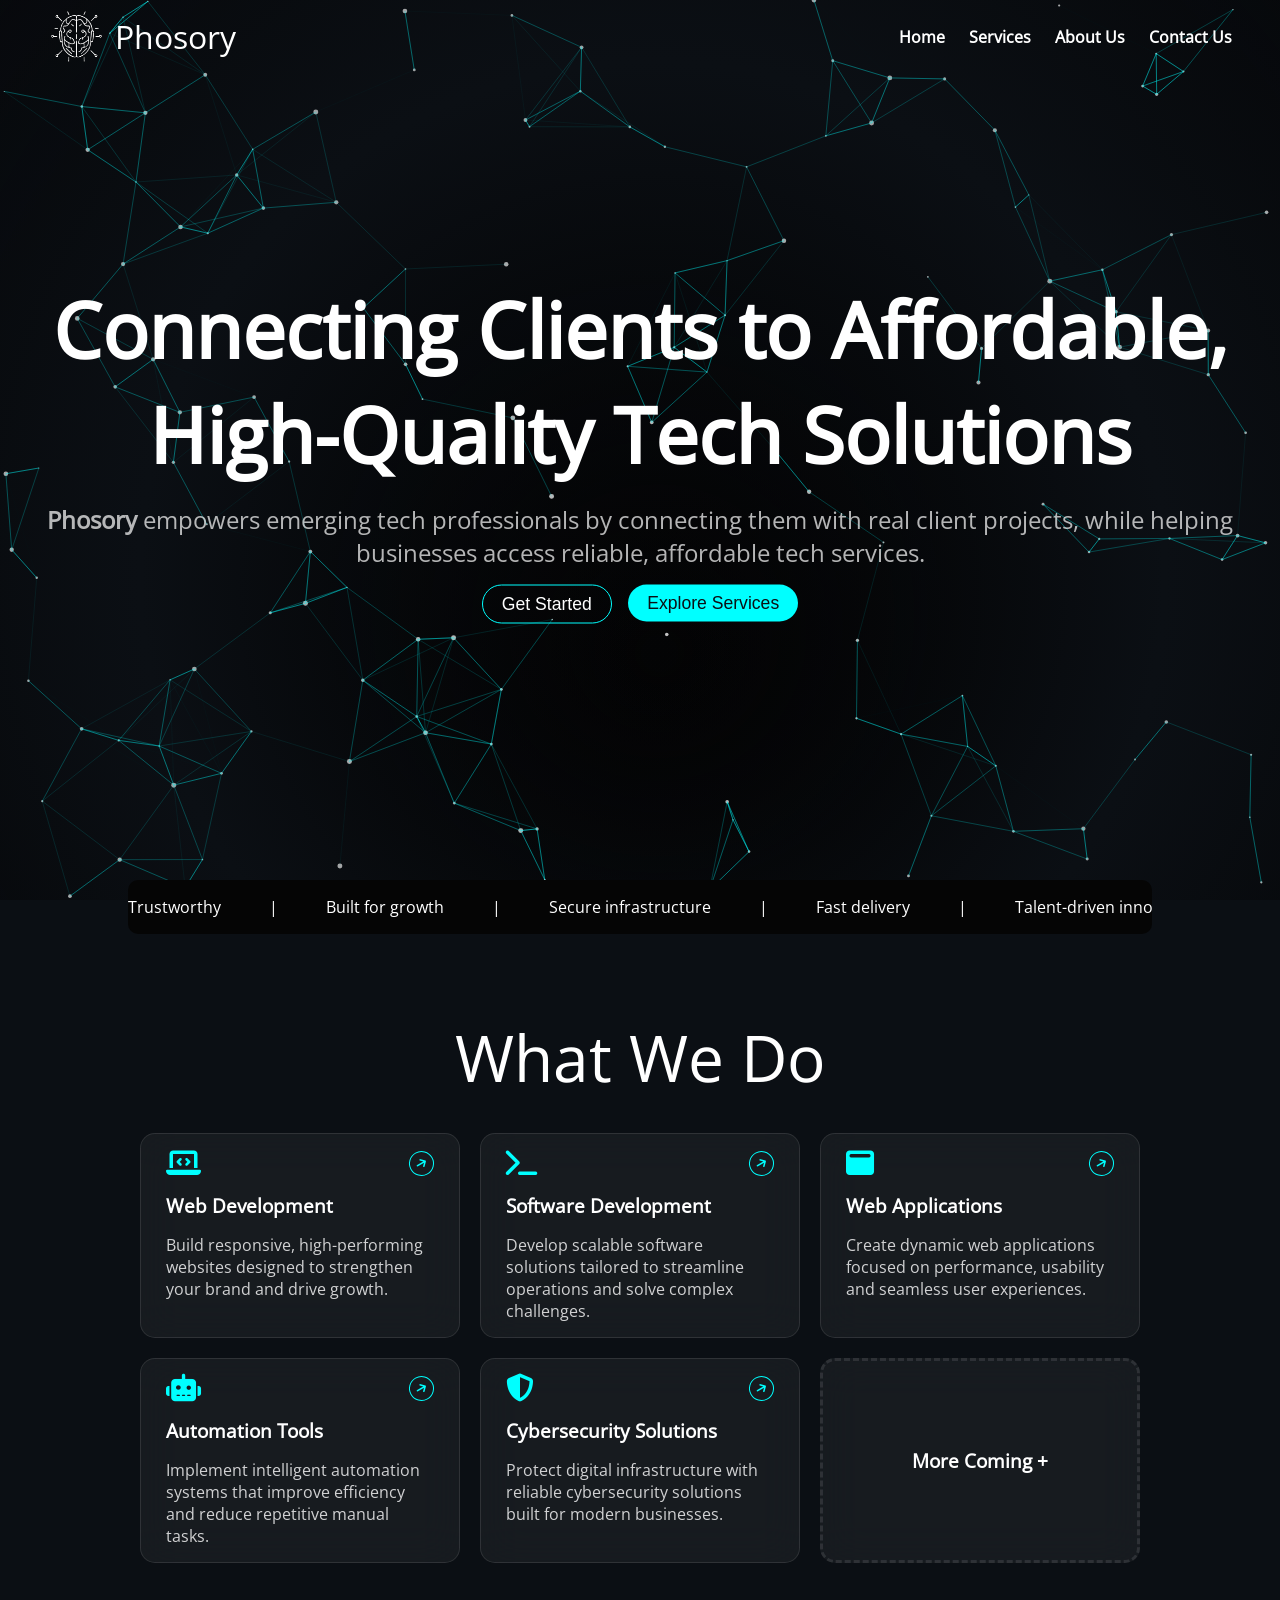
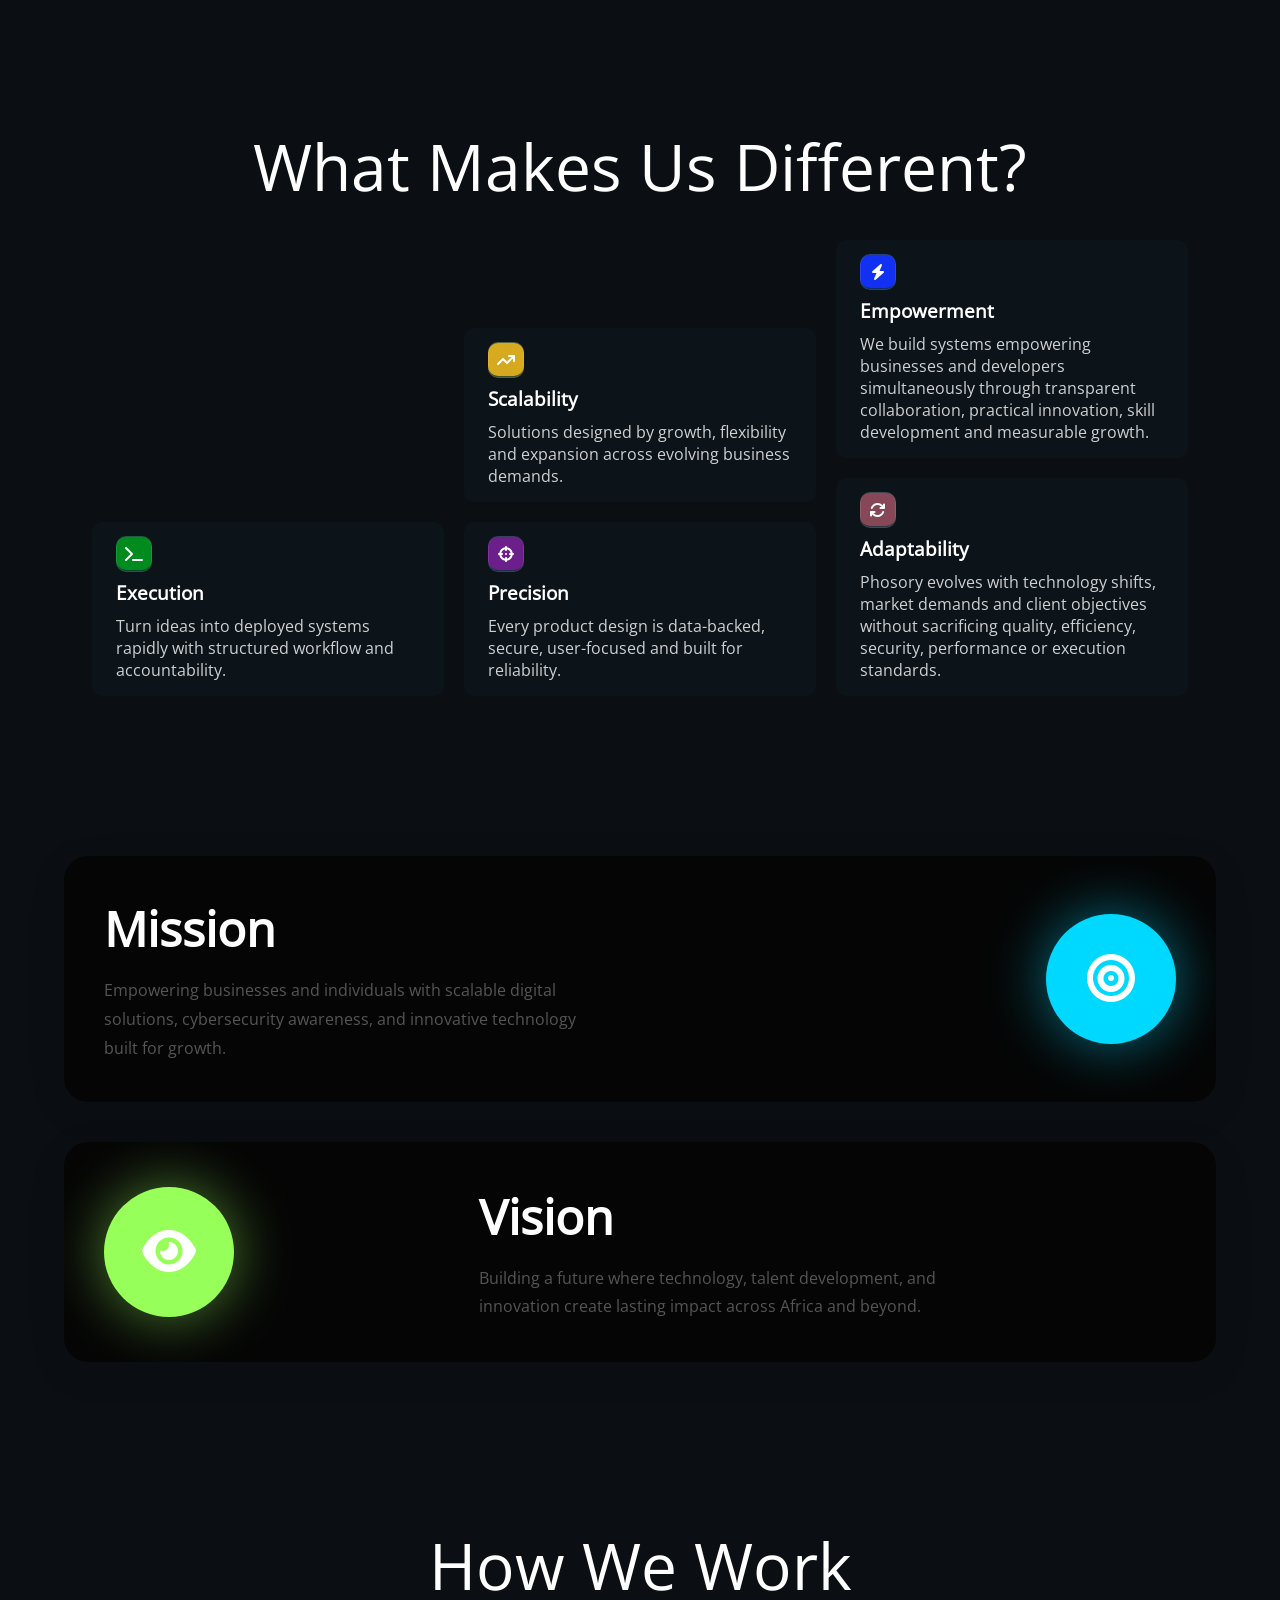
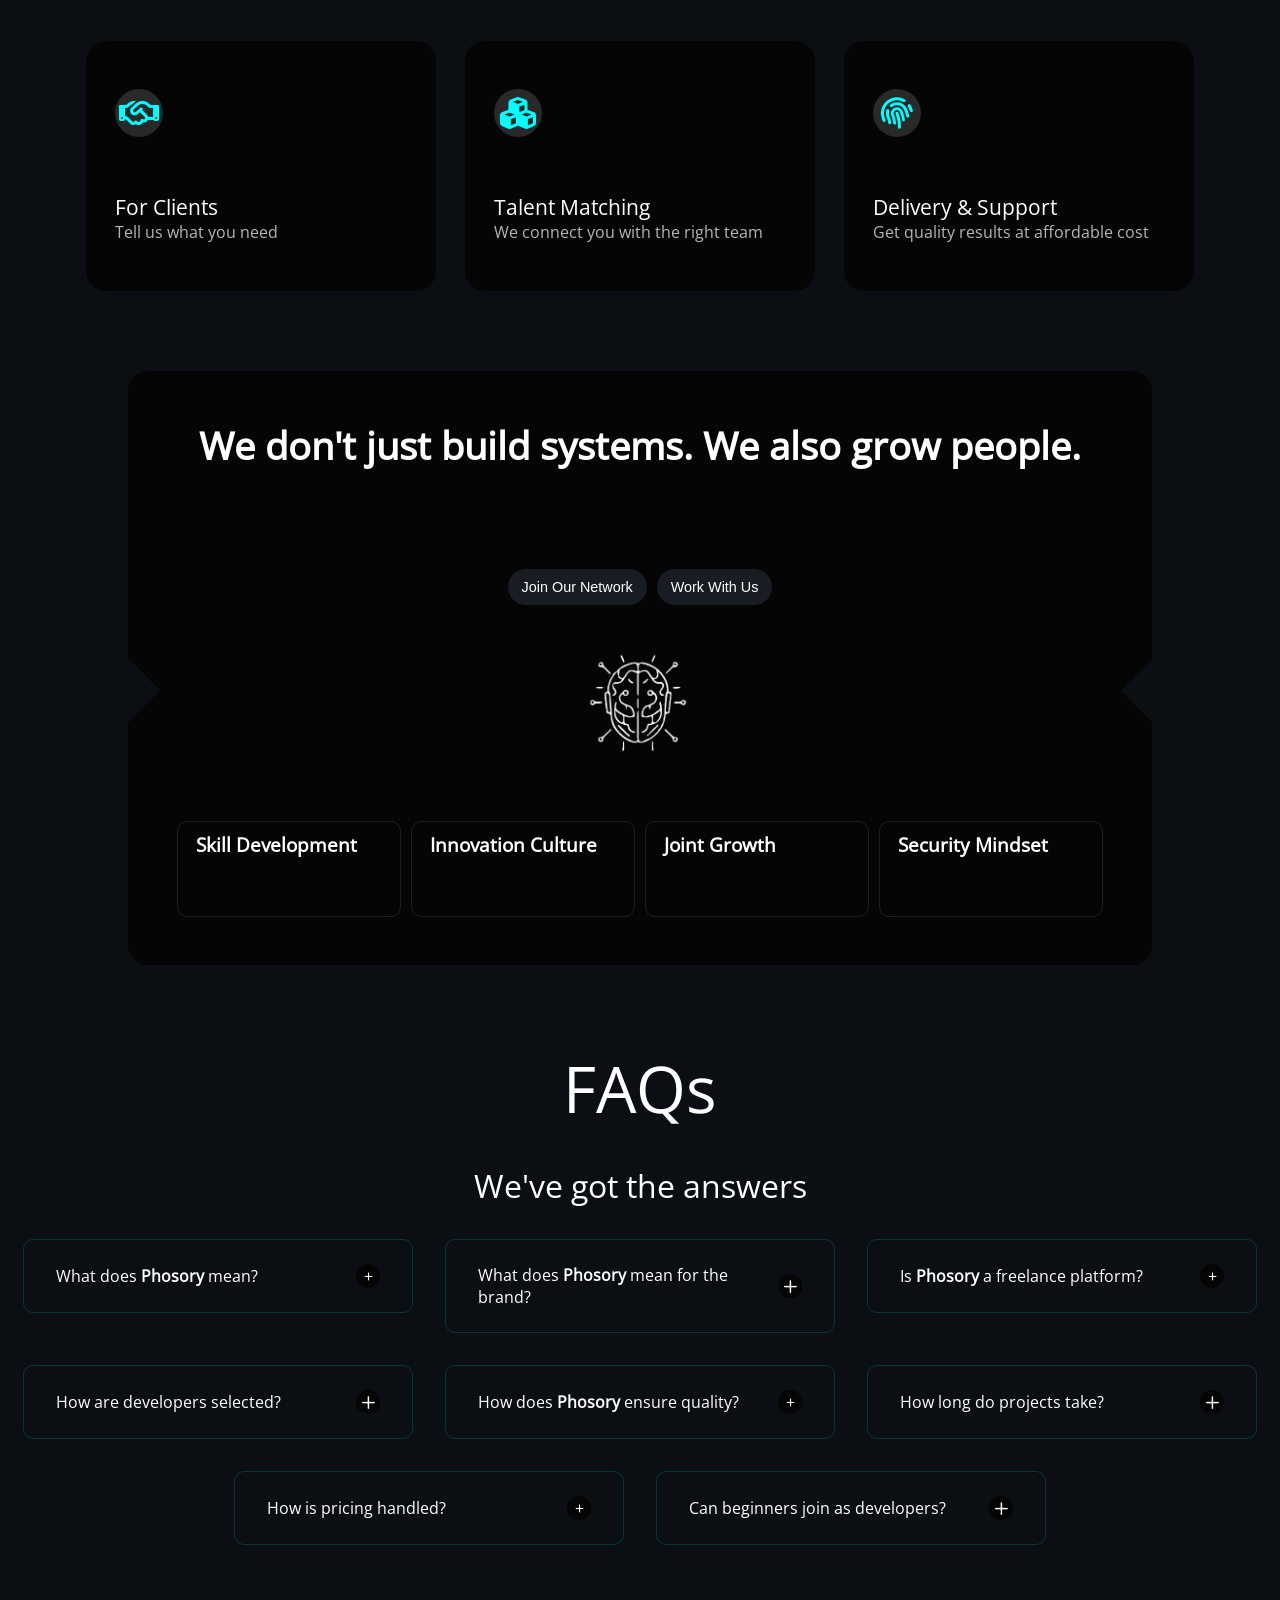
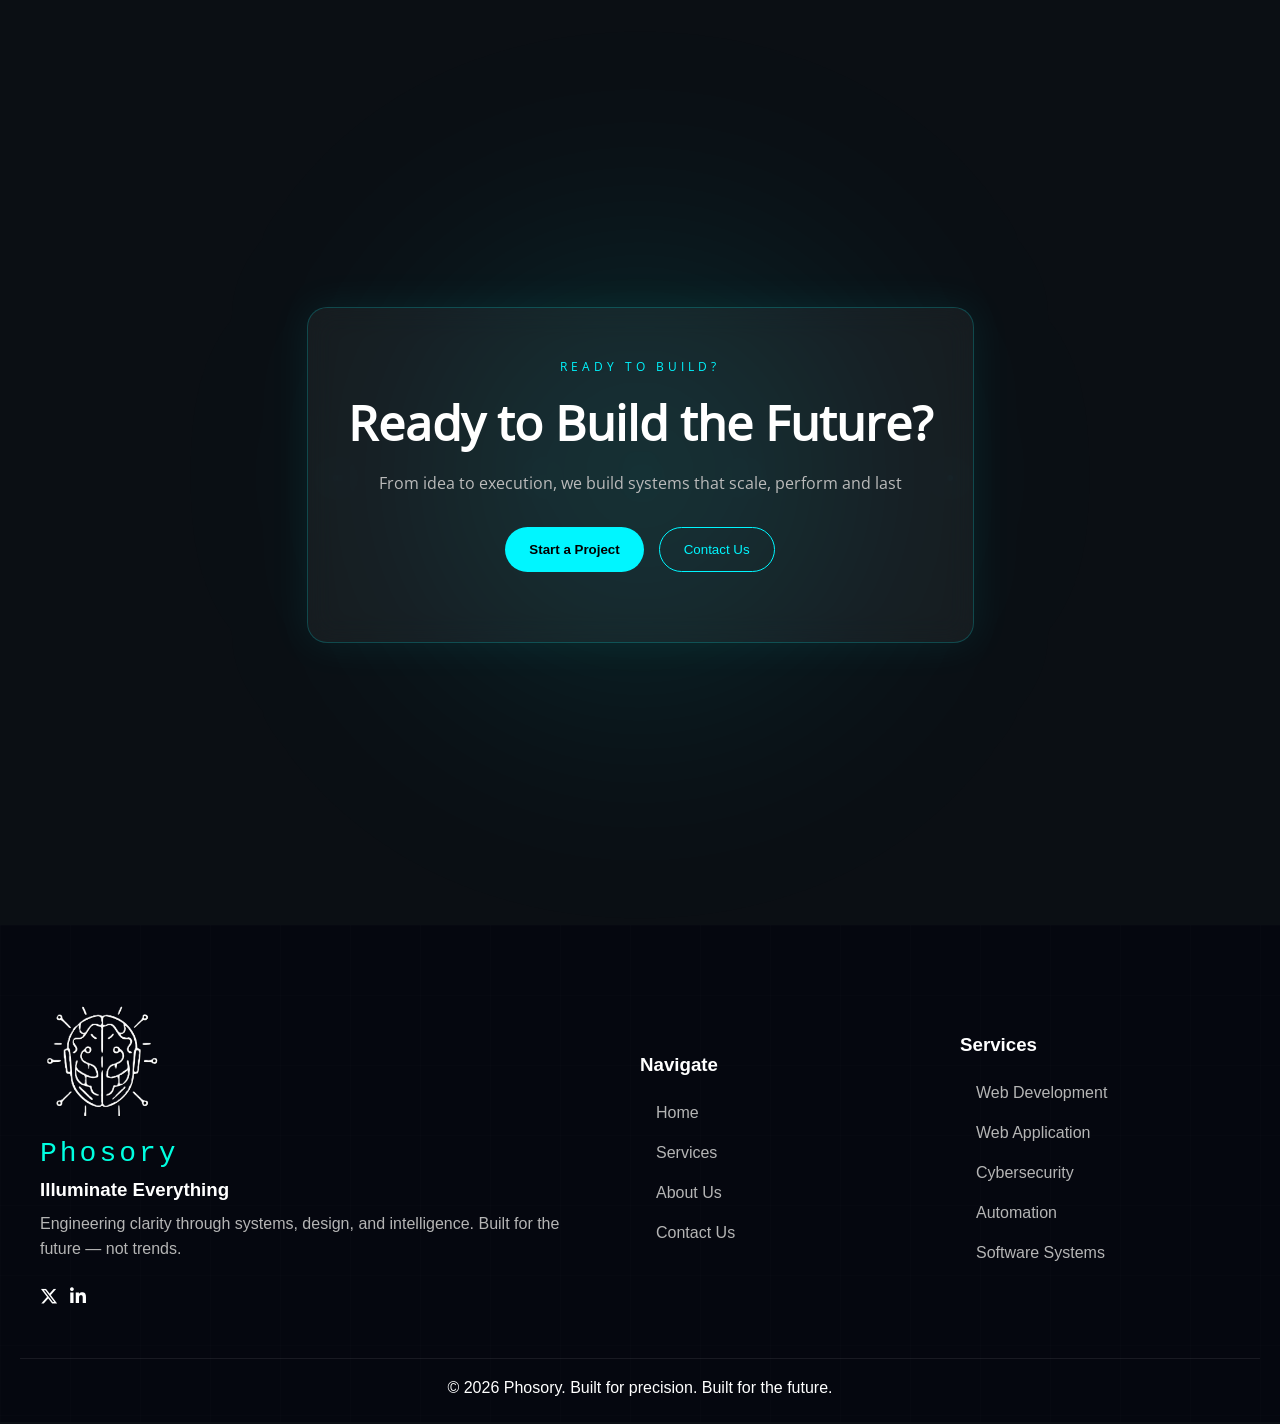
==== commit 21cb97e7: "Debugging my admin panel" ====
--- a/index.html
+++ b/index.html
@@ -81,7 +81,7 @@
             <h1 class="fade-in">Connecting Clients to Affordable, High-Quality Tech Solutions</h1>
             <p class="fade-in"><b class="fade-in">Phosory</b> empowers emerging tech professionals by connecting them with real client projects, while helping businesses access reliable, affordable tech services.</p>
             <div class="btns">
-                <a href="contact.html"><button class="fir fade-in">Get Started</button></a>
+                <a href="about.html"><button class="fir fade-in">Get Started</button></a>
                 <a href="services.html"><button class="sec fade-in">Explore Services</button></a>
             </div>
         </div>
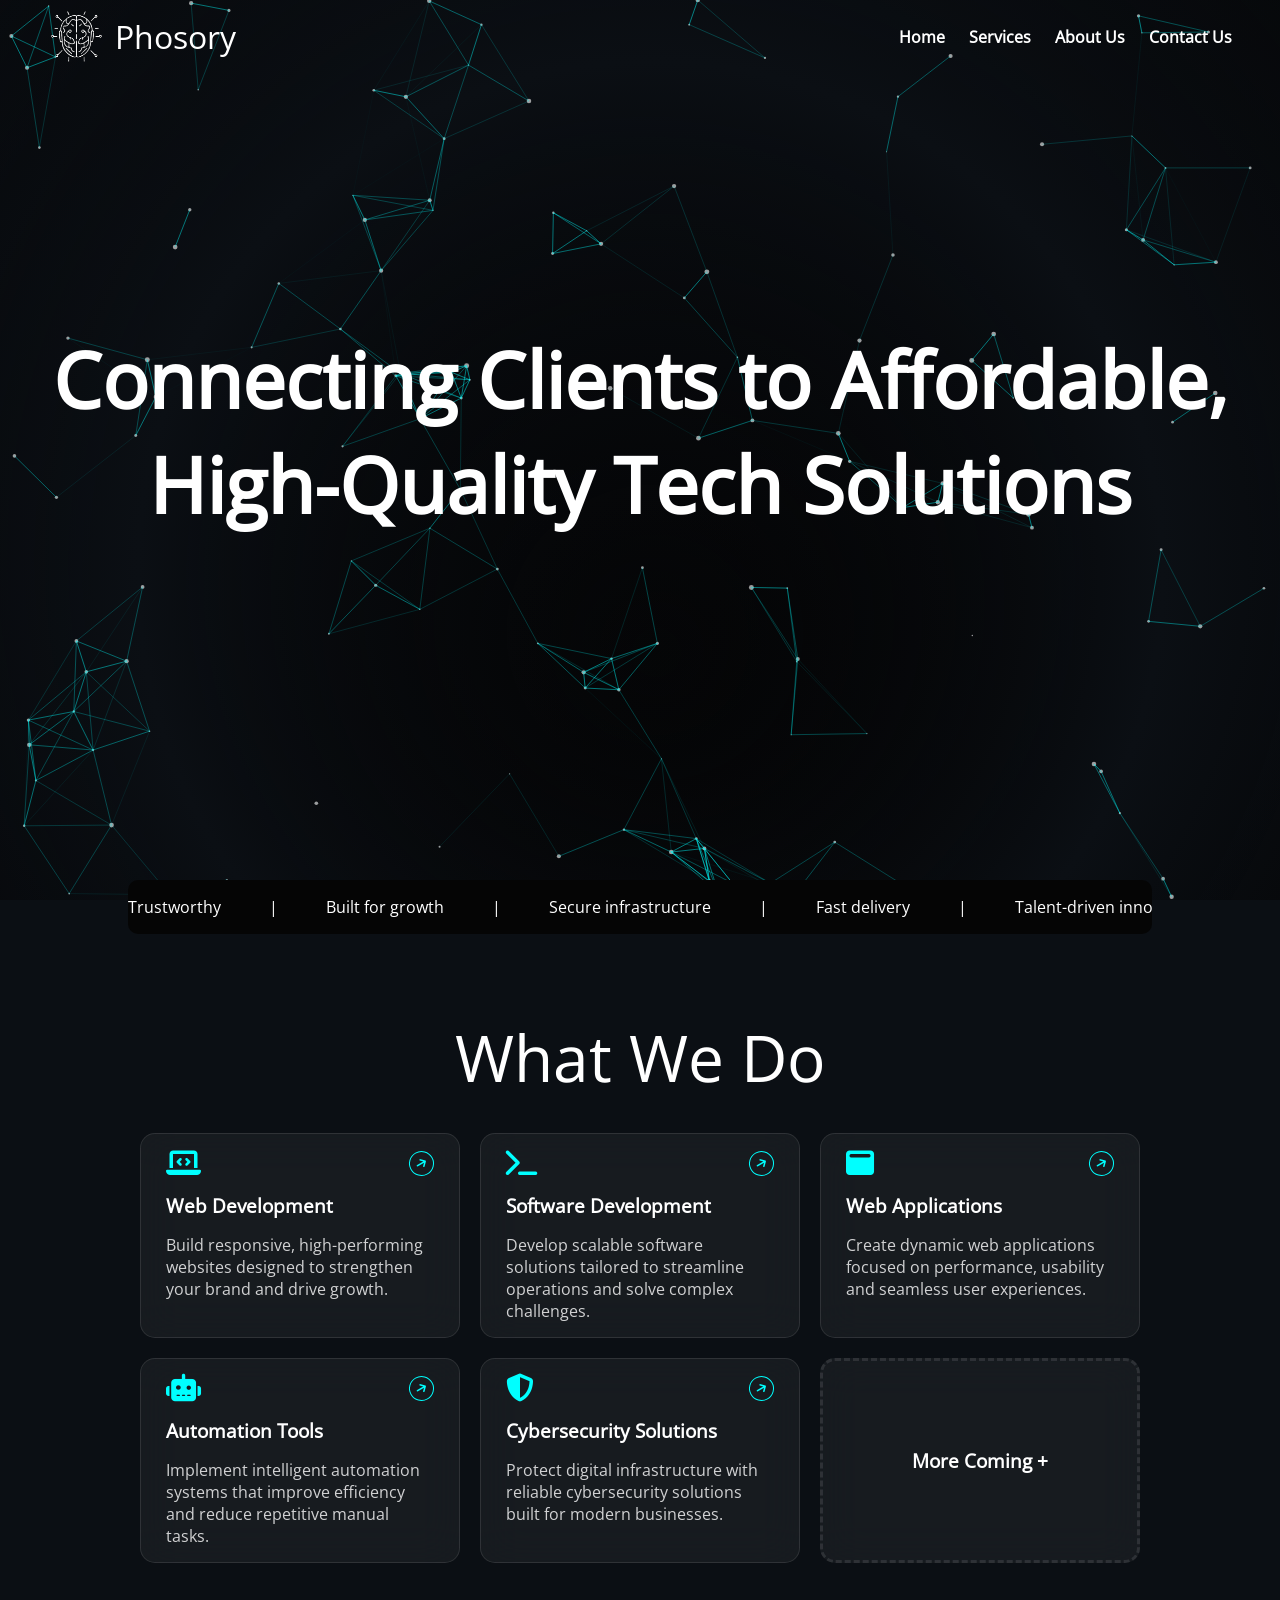
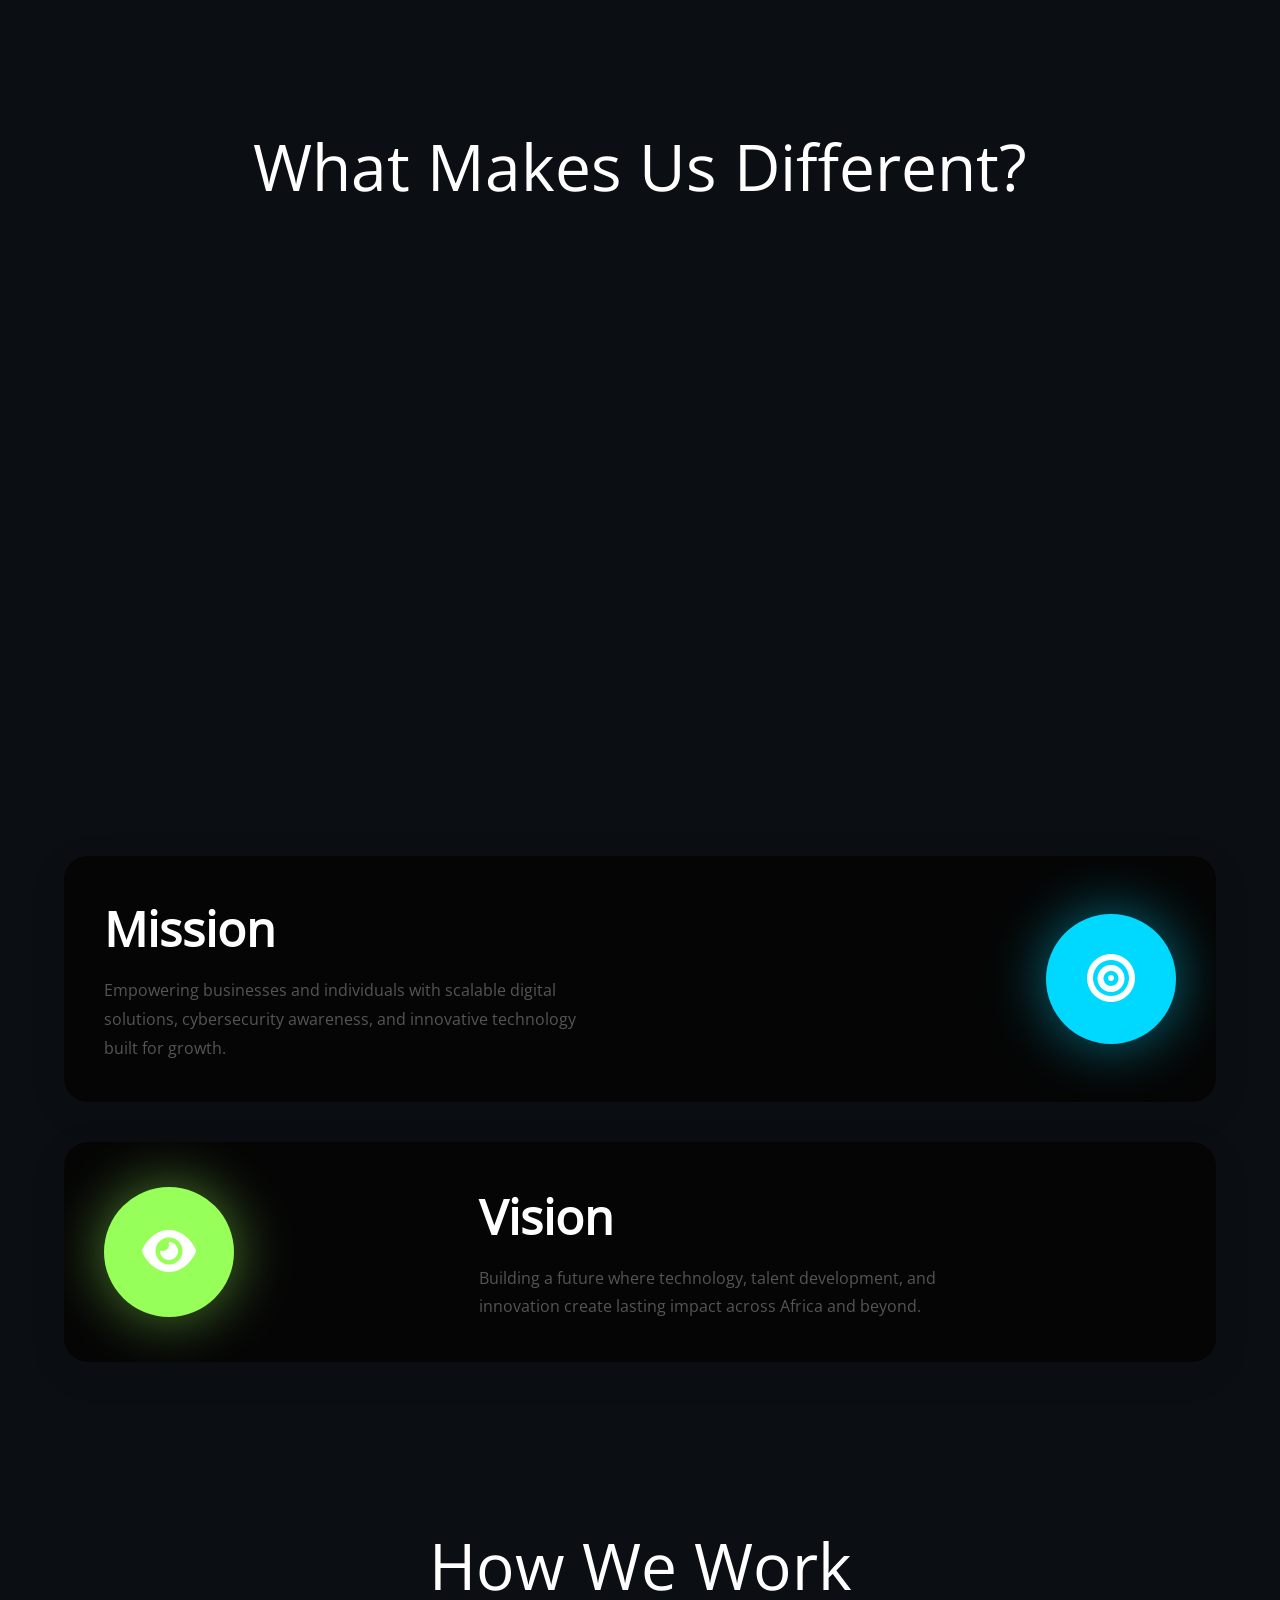
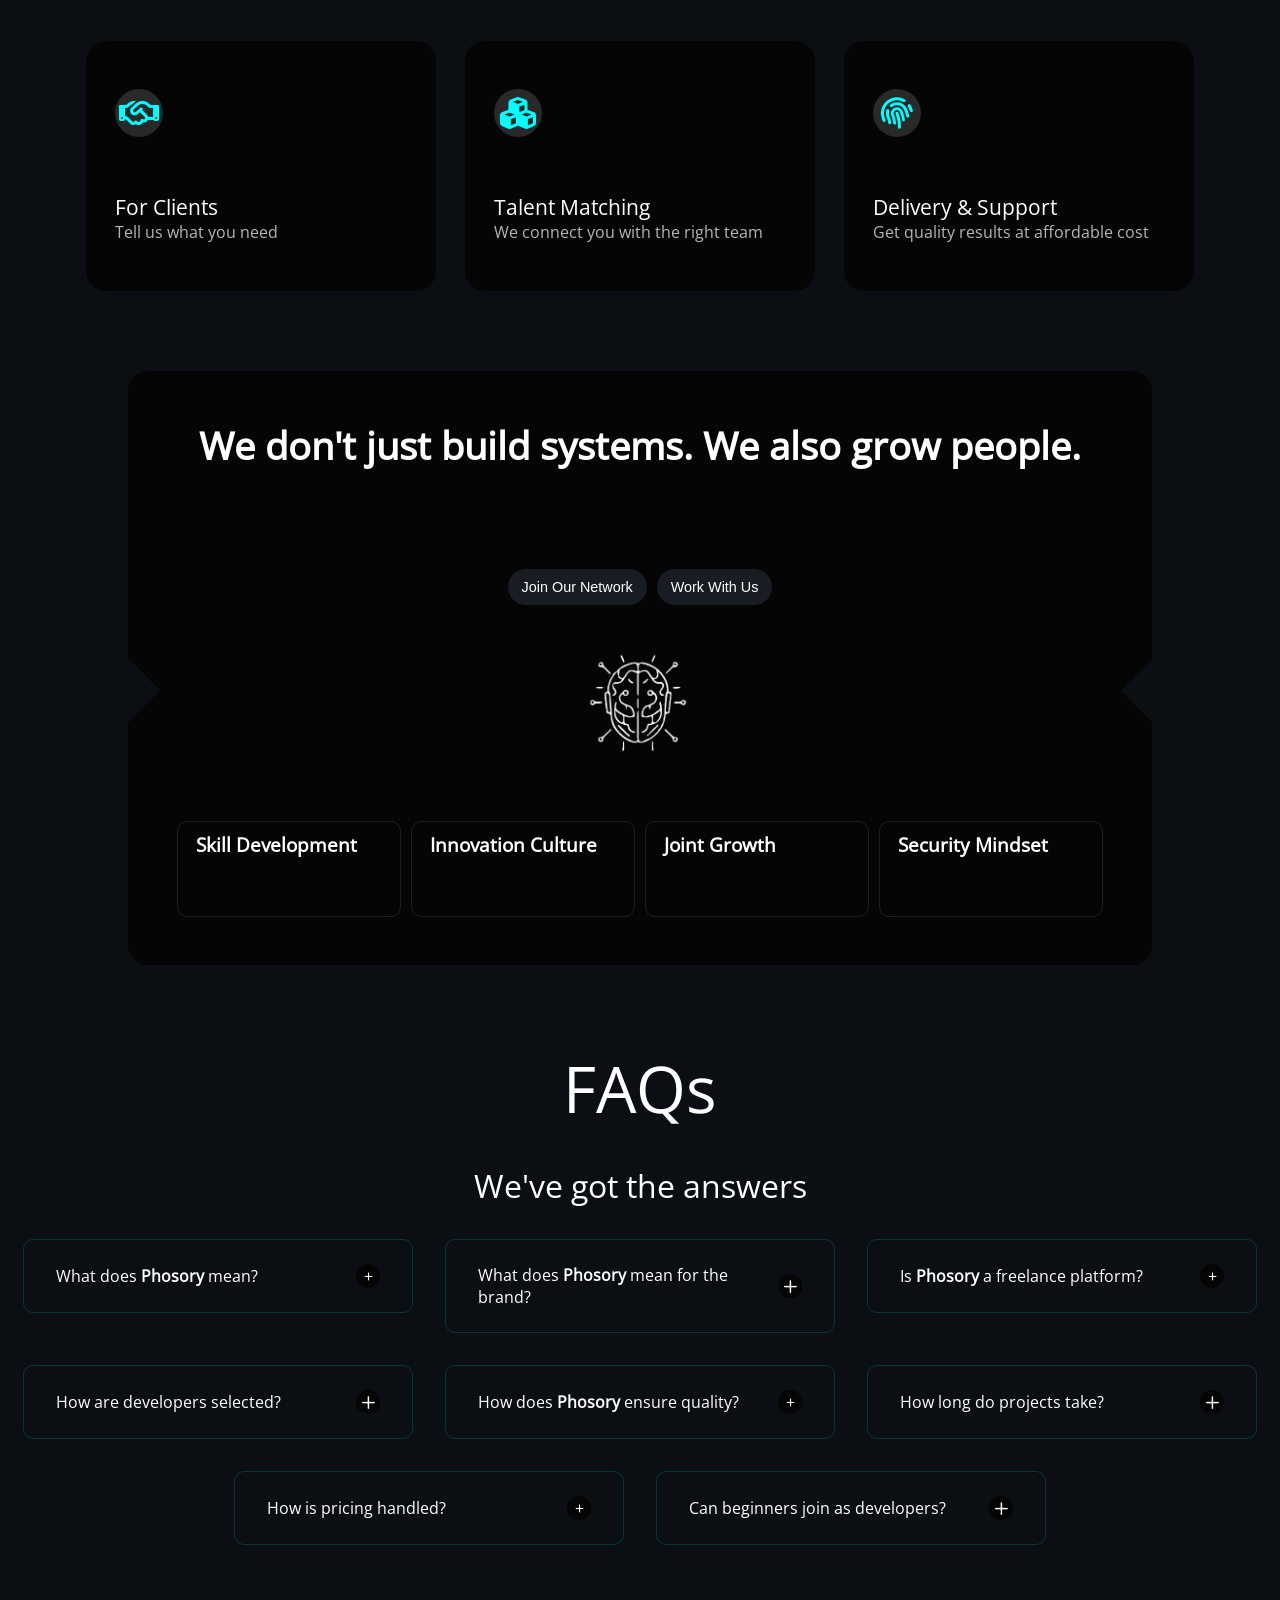
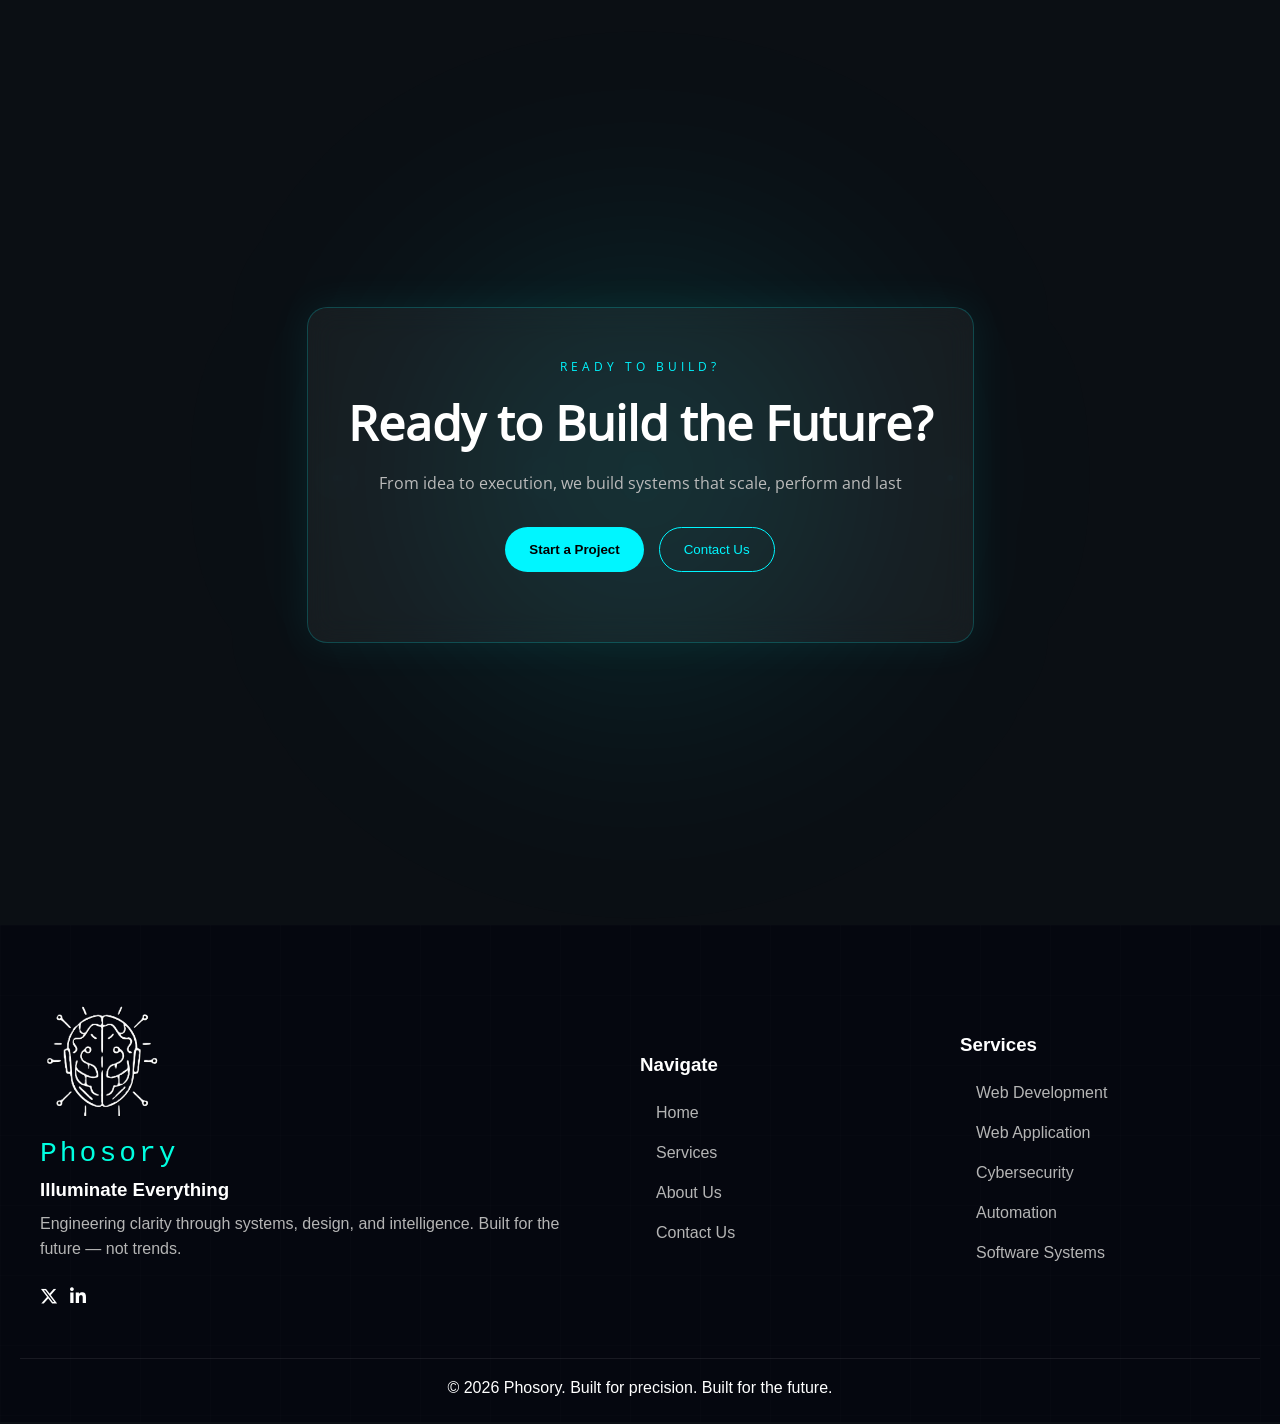
==== commit 40649407: "Debugging Admin Page" ====
--- a/index.html
+++ b/index.html
@@ -185,7 +185,7 @@
                 <div class="card fade-in">
                     <span><i class="fas fa-arrows-rotate"></i></span>
                     <h3>Adaptability</h3>
-                    <p>Phosory evolves with technology shifts, market demands and client objectives without sacrificing quality, efficiency, security, performance or execution standards.</p>
+                    <p><b>Phosory</b> evolves with technology shifts, market demands and client objectives without sacrificing quality, efficiency, security, performance or execution standards.</p>
                 </div>
             </div>
         </div>
--- a/styles/style.css
+++ b/styles/style.css
@@ -36,6 +36,11 @@
 body{
     font-family: openSans;
     background-color: var(--bg-primary);
+}
+
+b{
+    color: #fff !important;
+    opacity: 1 !important;
 }
 
 .thin{
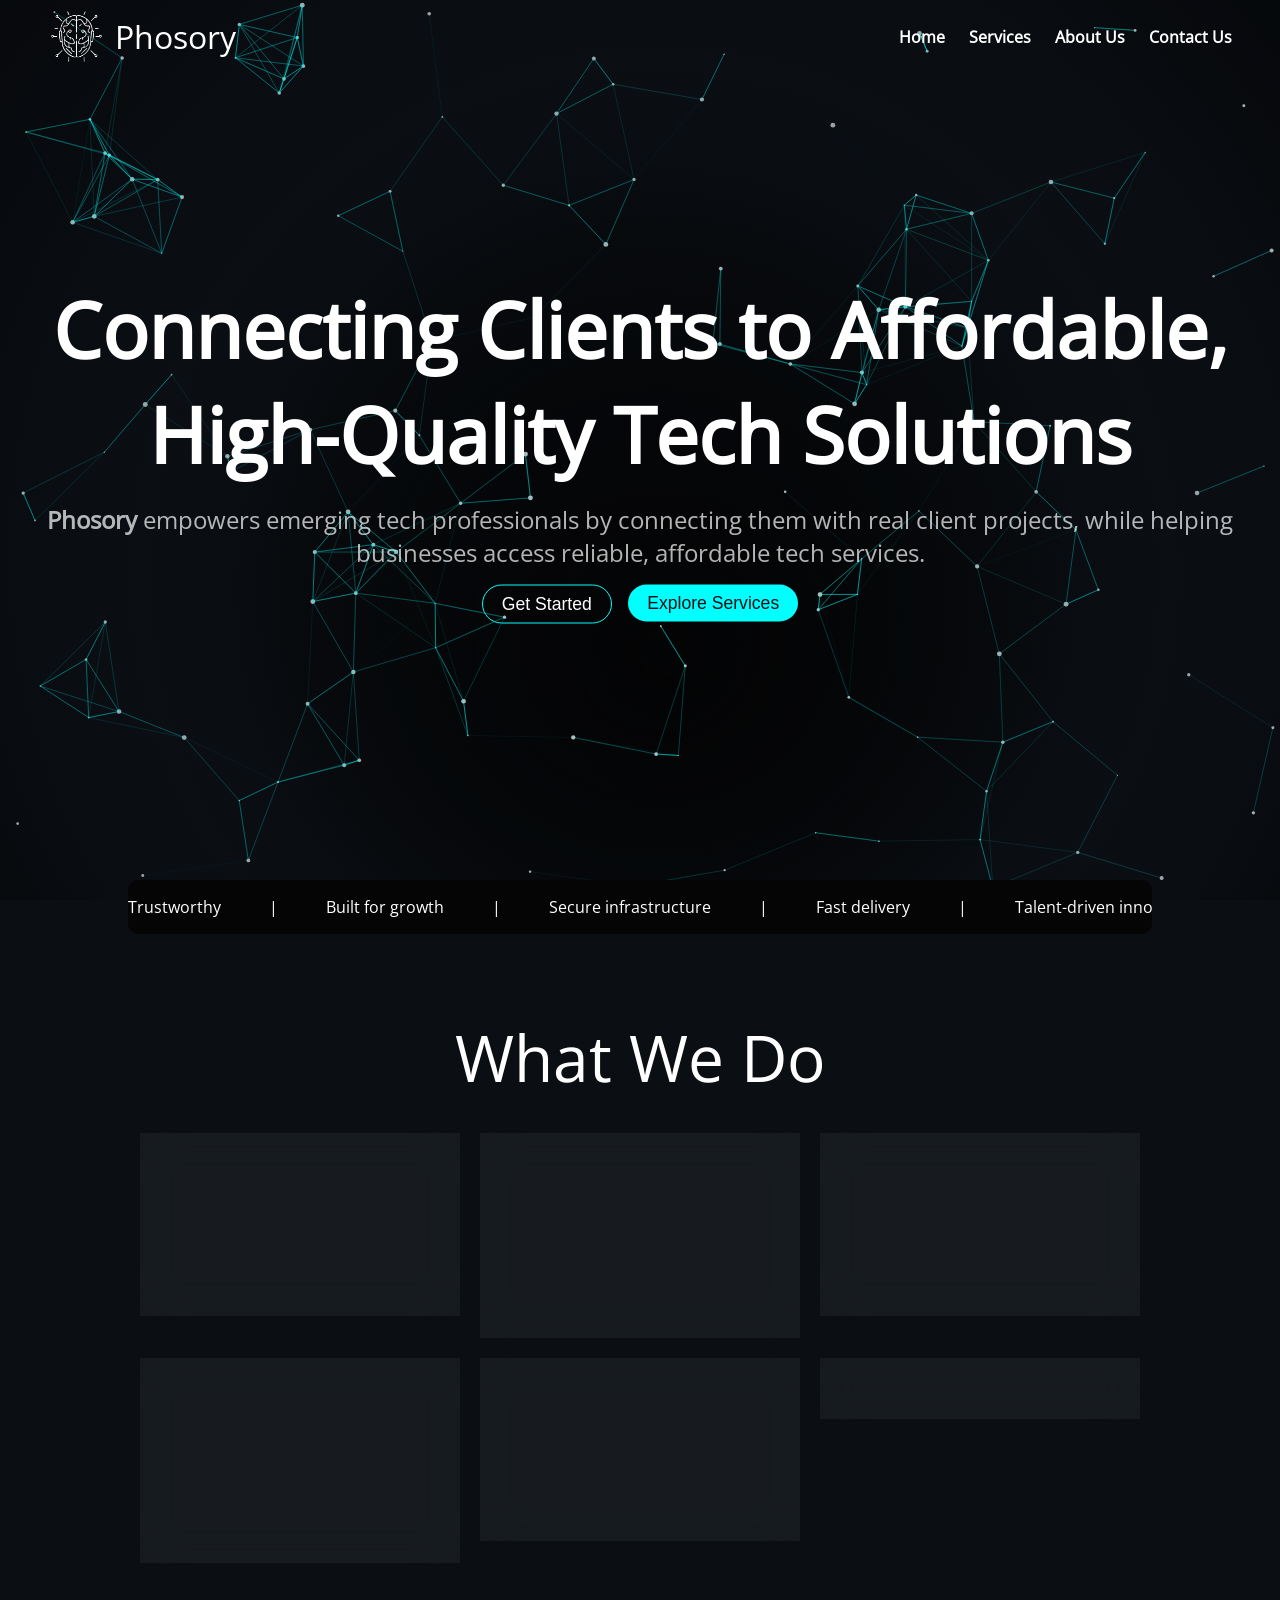
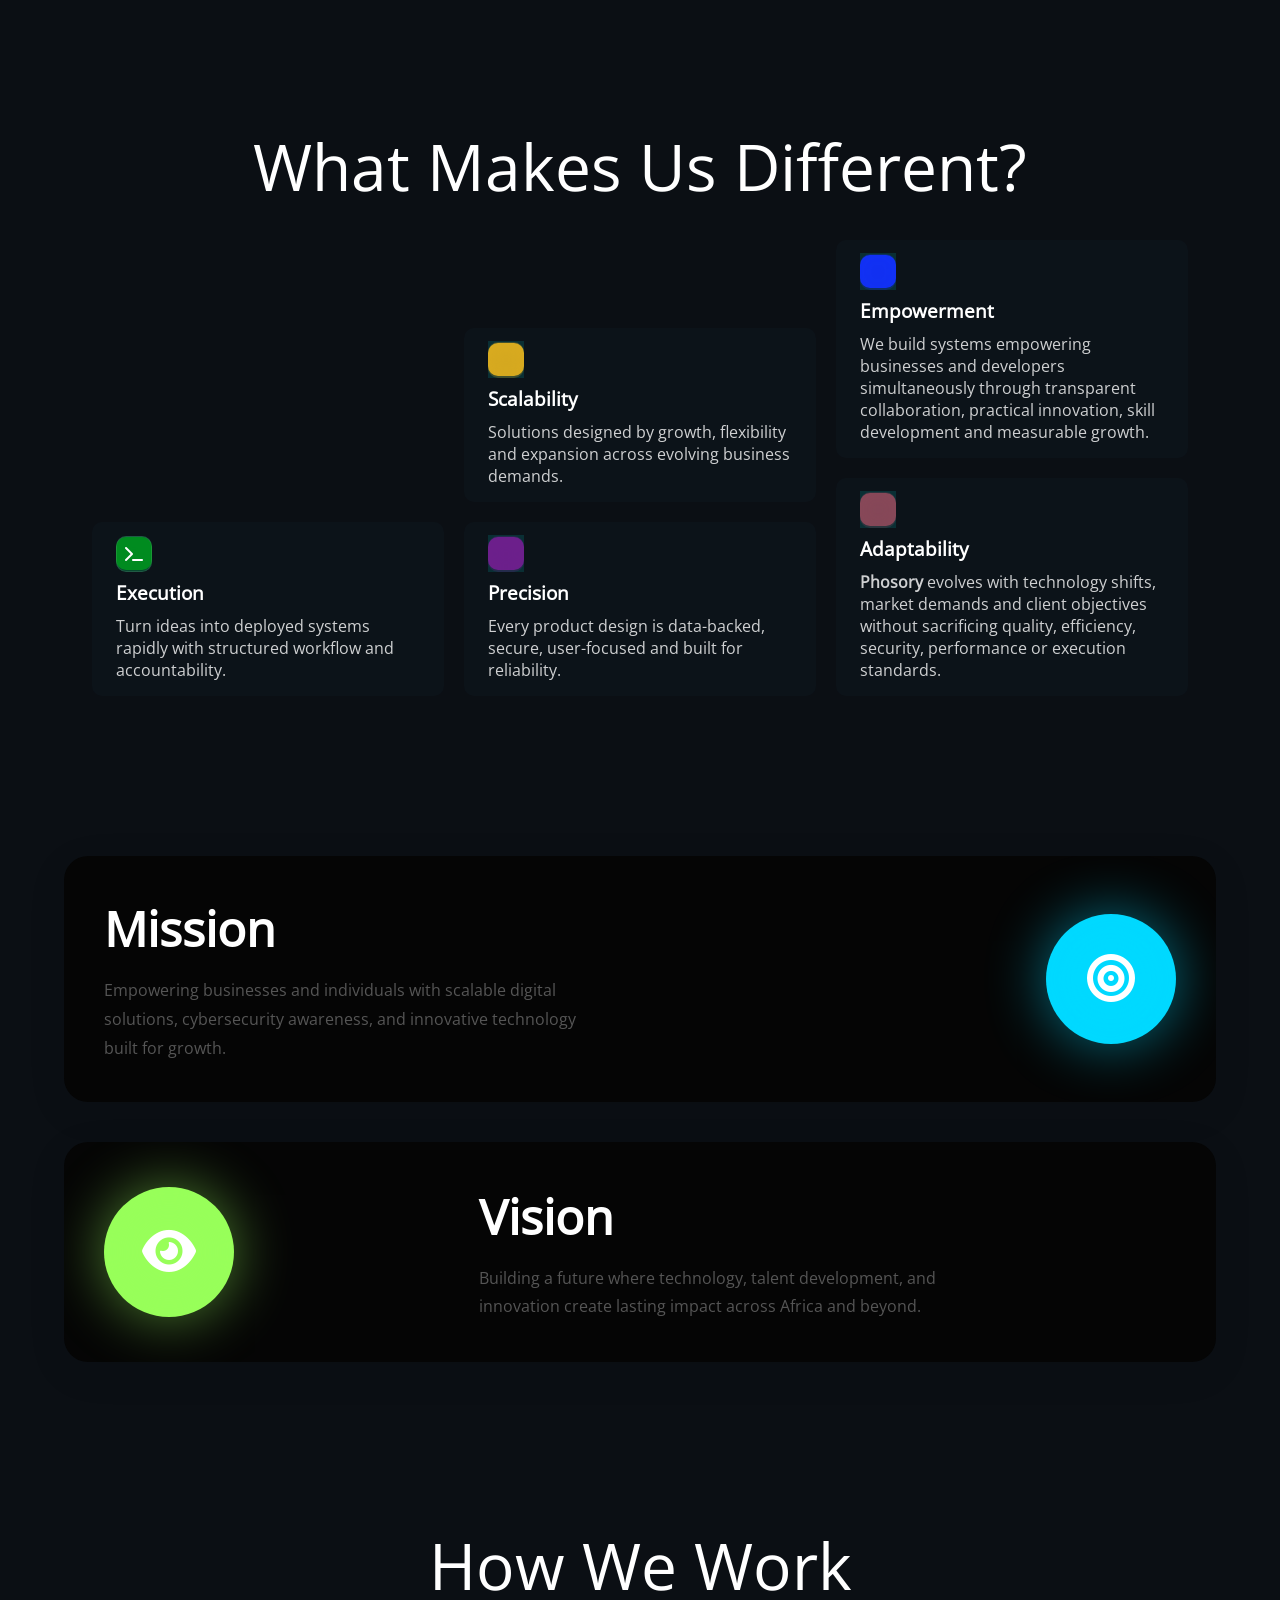
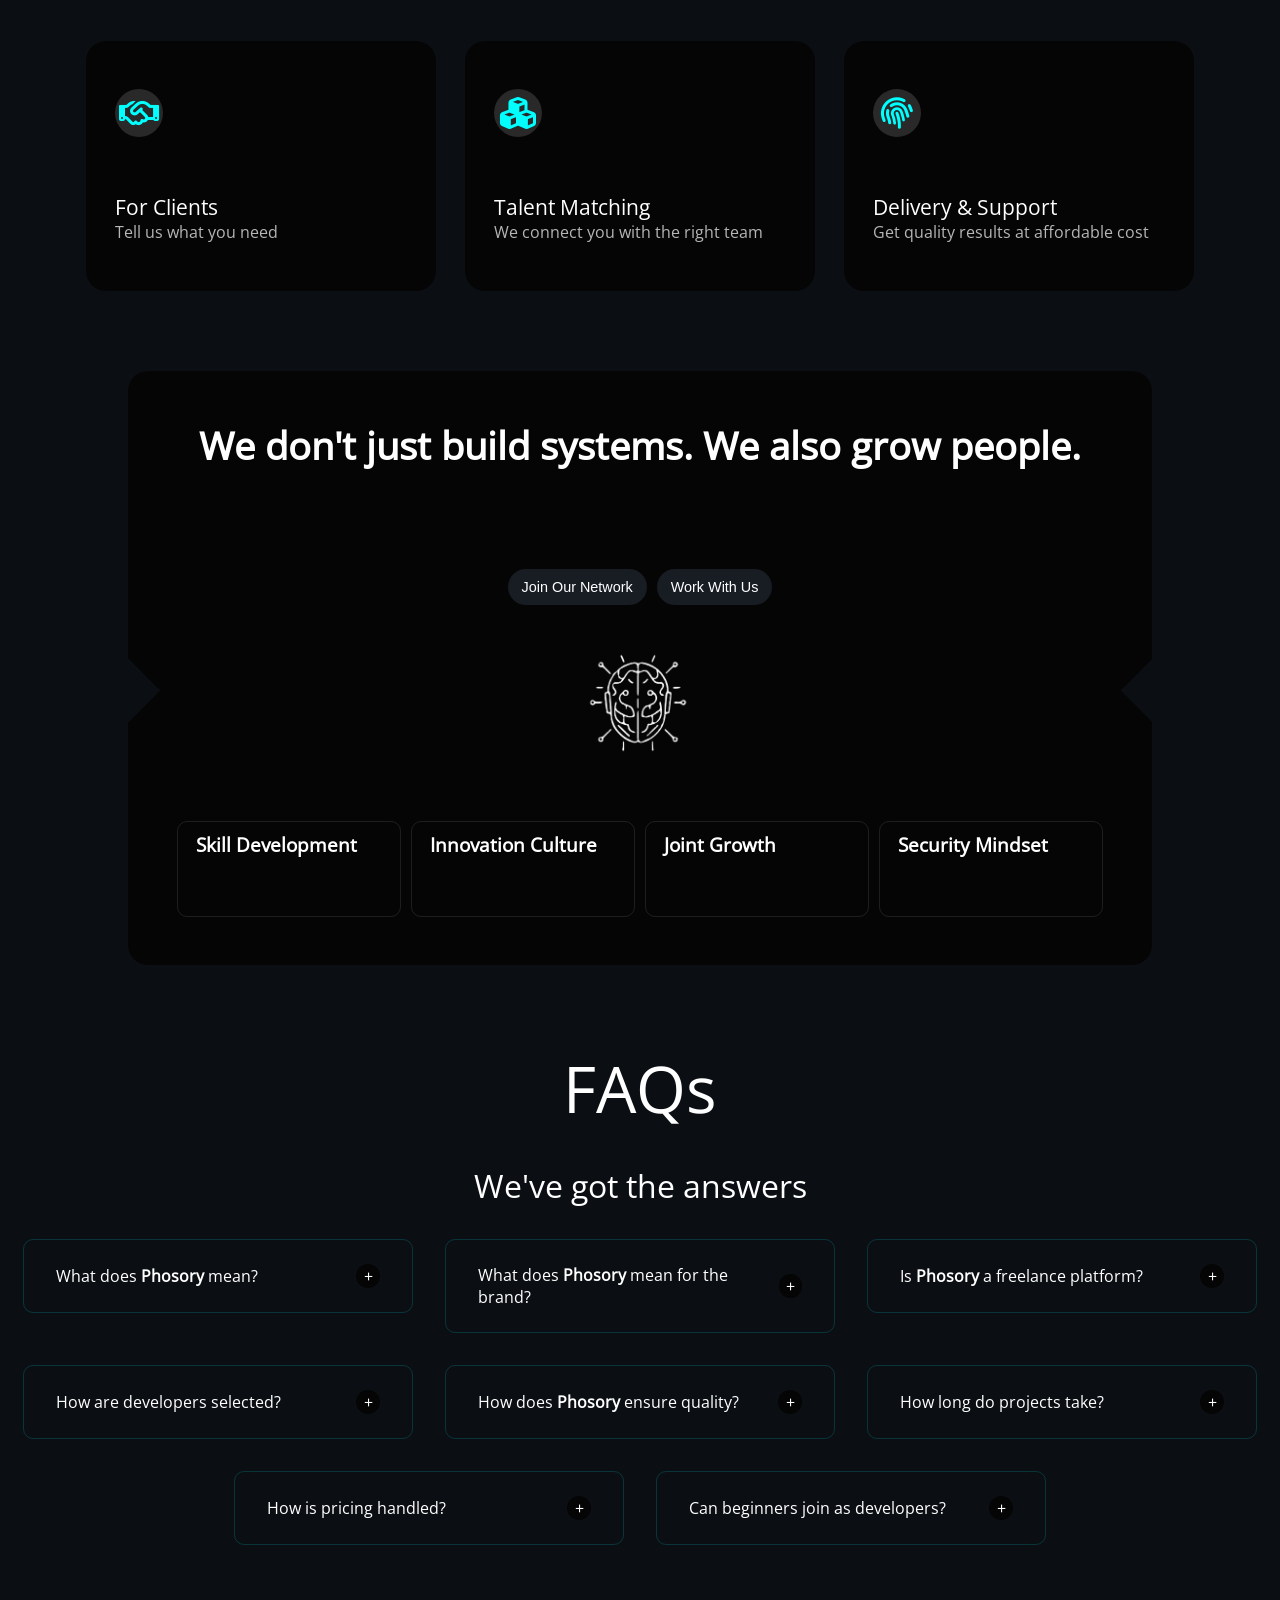
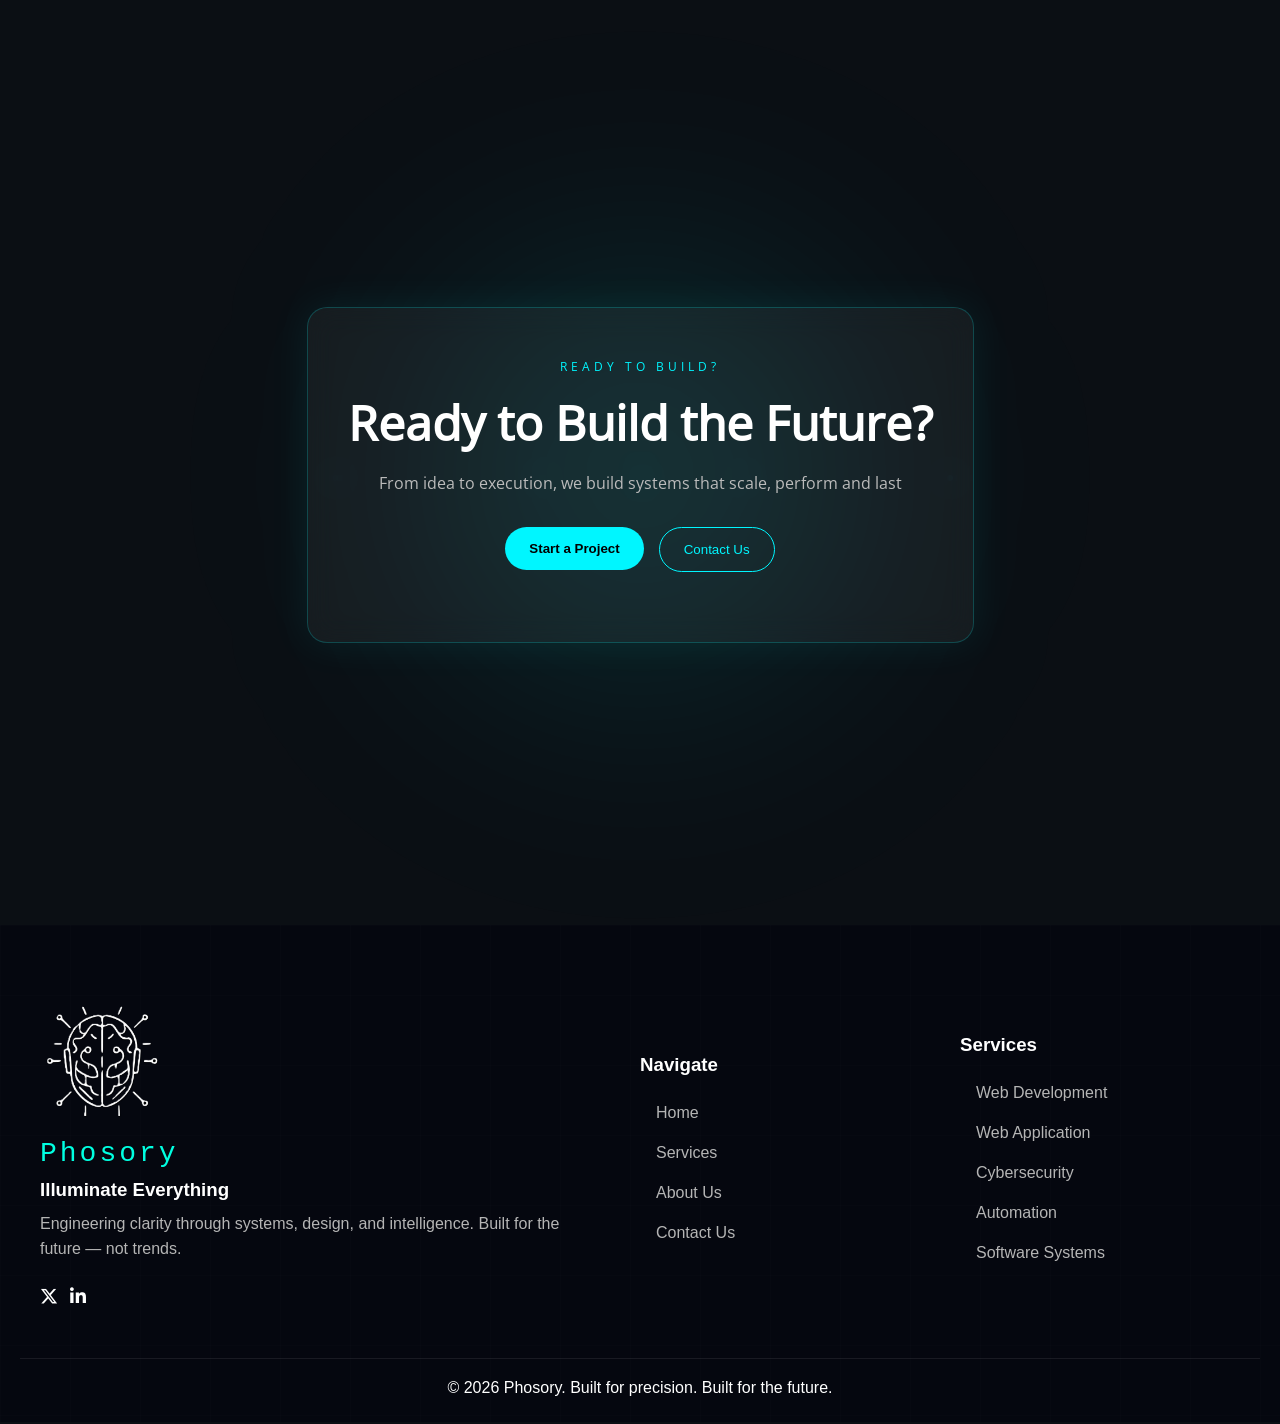
==== commit c761bde0: "Setup an audit PDF export system" ====
--- a/index.html
+++ b/index.html
@@ -12,7 +12,6 @@
     <link rel="stylesheet" href="styles/header&footer.css">
     <script src="script/nav.js"></script>
     <script src="script/observer.js"></script>
-    <script src="script/on-click.js"></script>
     <link rel="icon" type="image/x-icon" href="./favicon.ico?v=2">
     <title>Phosory | Modern Digital Solutions, Web & Software Development</title>
 
@@ -42,11 +41,19 @@
 <body>
     <nav>
         <ul class="sidebar">
-            <li onclick="hideSidebar()"><i class="fas fa-x"></i></li>
-            <li onclick="window.location.href = 'index.html'"><a href="#">Home</a></li>
-            <li onclick="window.location.href = 'services.html'"><a href="services.html">Services</a></li>
-            <li onclick="window.location.href = 'about.html'"><a href="about.html">About Us</a></li>
-            <li onclick="window.location.href = 'contact.html'"><a href="contact.html">Contact Us</a></li>
+            <li id="closeSidebarBtn"><i class="fas fa-x"></i></li>
+            <li class="nav-link" data-page="index.html">
+                <a href="index.html">Home</a>
+            </li>
+            <li class="nav-link" data-page="services.html">
+                <a href="services.html">Services</a>
+            </li>
+            <li class="nav-link" data-page="about.html">
+                <a href="about.html">About Us</a>
+            </li>
+            <li class="nav-link" data-page="contact.html">
+                <a href="contact.html">Contact Us</a>
+            </li>
             <li><img src="images/icon.webp" alt=""></li>
         </ul>
         <div class="header" id="header">
@@ -59,20 +66,10 @@
                 <a href="services.html" class="hideOnMobile">Services</a>
                 <a href="about.html" class="hideOnMobile">About Us</a>
                 <a href="contact.html" class="hideOnMobile">Contact Us</a>
-                <i class="fas fa-bars" onclick="showSidebar()"></i>
-            </div>
-        </div>
-        <script>
-            window.addEventListener("scroll", function(){
-            let header = this.document.getElementById("header");
-            if(this.window.scrollY > 10){
-                    header.classList.add("scrolled");
-                }
-                else{
-                    header.classList.remove("scrolled");
-                }
-            });
-        </script>
+                <i class="fas fa-bars" id="openSidebarBtn"></i>
+            </div>
+        </div>
+        <script src="script/header.js"></script>
     </nav>
 
     <header class="hero">
@@ -122,34 +119,46 @@
     <section class="do">
         <h2 class="fade-in">What We Do</h2>
         <div class="cards">
-            <div class="card fade-in" onclick="window.location.href = 'services.html'">
-                <span><i class="fas fa-laptop-code"></i> <i class="fas fa-arrow-right"></i></span>
-                <h3>Web Development</h3>
-                <p>Build responsive, high-performing websites designed to strengthen your brand and drive growth.</p>
-            </div>
-            <div class="card fade-in" onclick="window.location.href = 'services.html'">
-                <span><i class="fas fa-terminal"></i> <i class="fas fa-arrow-right"></i></span>
-                <h3>Software Development</h3>
-                <p>Develop scalable software solutions tailored to streamline operations and solve complex challenges.</p>
-            </div>
-            <div class="card fade-in" onclick="window.location.href = 'services.html'">
-                <span><i class="fas fa-window-maximize"></i> <i class="fas fa-arrow-right"></i></span>
-                <h3>Web Applications</h3>
-                <p>Create dynamic web applications focused on performance, usability and seamless user experiences.</p>
-            </div>
-            <div class="card fade-in" onclick="window.location.href = 'services.html'">
-                <span><i class="fas fa-robot"></i> <i class="fas fa-arrow-right"></i></span>
-                <h3>Automation Tools</h3>
-                <p>Implement intelligent automation systems that improve efficiency and reduce repetitive manual tasks.</p>
-            </div>
-            <div class="card fade-in" onclick="window.location.href = 'services.html'">
-                <span><i class="fas fa-shield-halved"></i> <i class="fas fa-arrow-right"></i></span>
-                <h3>Cybersecurity Solutions</h3>
-                <p>Protect digital infrastructure with reliable cybersecurity solutions built for modern businesses.</p>
-            </div>
-            <div class="card last fade-in" onclick="window.location.href = 'services.html'">
+            <a href="services.html">
+                <div class="card fade-in">
+                    <span><i class="fas fa-laptop-code"></i> <i class="fas fa-arrow-right"></i></span>
+                    <h3>Web Development</h3>
+                    <p>Build responsive, high-performing websites designed to strengthen your brand and drive growth.</p>
+                </div>
+            </a>
+            <a href="services.html">
+                <div class="card fade-in">
+                    <span><i class="fas fa-terminal"></i> <i class="fas fa-arrow-right"></i></span>
+                    <h3>Software Development</h3>
+                    <p>Develop scalable software solutions tailored to streamline operations and solve complex challenges.</p>
+                </div>
+            </a>
+            <a href="services.html">
+                <div class="card fade-in">
+                    <span><i class="fas fa-window-maximize"></i> <i class="fas fa-arrow-right"></i></span>
+                    <h3>Web Applications</h3>
+                    <p>Create dynamic web applications focused on performance, usability and seamless user experiences.</p>
+                </div>
+            </a>
+            <a href="services.html">
+                <div class="card fade-in">
+                    <span><i class="fas fa-robot"></i> <i class="fas fa-arrow-right"></i></span>
+                    <h3>Automation Tools</h3>
+                    <p>Implement intelligent automation systems that improve efficiency and reduce repetitive manual tasks.</p>
+                </div>
+            </a>
+            <a href="services.html">
+                <div class="card fade-in">
+                    <span><i class="fas fa-shield-halved"></i> <i class="fas fa-arrow-right"></i></span>
+                    <h3>Cybersecurity Solutions</h3>
+                    <p>Protect digital infrastructure with reliable cybersecurity solutions built for modern businesses.</p>
+                </div>
+            </a>
+            <a href="services.html">
+                <div class="card last fade-in">
                 <h3>More Coming +</h3>
             </div>
+            </a>
         </div>
     </section>
 
@@ -217,18 +226,7 @@
         </p>
         </div>
     </div>
-    <script>
-        const missionCard = document.getElementById("missionCard");
-        const visionCard = document.getElementById("visionCard");
-        document.getElementById("missionBtn").addEventListener("click", () => {
-            missionCard.classList.toggle("active");
-            visionCard.classList.remove("active");
-        });
-        document.getElementById("visionBtn").addEventListener("click", () => {
-            visionCard.classList.toggle("active");
-            missionCard.classList.remove("active");
-        });
-    </script>
+    <script src="script/MV.js"></script>
 </section>
 
     <section class="how">
@@ -299,7 +297,7 @@
             <div class="card fade-in">
                 <span class="top" id="t1">
                    <p> What does <b>Phosory</b> mean?</p>
-                   <i onclick="showBottom1()">+</i>
+                   <i id="showBottomBtn1">+</i>
                 </span>
                 <span class="bottom" id="b1">
                     The name <b>"Phosory"</b> is derived from: 
@@ -314,7 +312,7 @@
             <div class="card fade-in">
                 <span class="top" id="t2">
                    <p> What does <b>Phosory</b> mean for the brand?</p>
-                   <i class="far fa-plus" onclick="showBottom2()"></i>
+                   <i id="showBottomBtn2">+</i>
                 </span>
                 <span class="bottom" id="b2">
                    This isn't about light in a generic sense, it's more personal and purpose-driven
@@ -328,7 +326,7 @@
             <div class="card fade-in">
                 <span class="top" id="t3">
                    <p> Is <b>Phosory</b> a freelance platform?</p>
-                   <i onclick="showBottom3()">+</i>
+                   <i id="showBottomBtn3">+</i>
                 </span>
                 <span class="bottom" id="b3">
                     No. <b>Phosory </b>is not a freelance platform and that's the point <br>
@@ -339,7 +337,7 @@
             <div class="card fade-in">
                 <span class="top" id="t4">
                    <p> How are developers selected?</p>
-                   <i class="far fa-plus" onclick="showBottom4()"></i>
+                   <i id="showBottomBtn4">+</i>
                 </span>
                 <span class="bottom" id="b4">
                    Developers aren't just picked they're evaluated and refined. <br>
@@ -350,7 +348,7 @@
             <div class="card fade-in">
                 <span class="top" id="t5">
                    <p> How does <b>Phosory</b> ensure quality?</p>
-                   <i onclick="showBottom5()">+</i>
+                   <i id="showBottomBtn5">+</i>
                 </span>
                 <span class="bottom" id="b5">
                     Through proper structure and supervision. <br>
@@ -367,7 +365,7 @@
             <div class="card fade-in">
                 <span class="top" id="t6">
                    <p>How long do projects take?</p>
-                   <i class="far fa-plus" onclick="showBottom6()"></i>
+                   <i id="showBottomBtn6">+</i>
                 </span>
                 <span class="bottom" id="b6">
                    It depends on the scope. <br>
@@ -379,7 +377,7 @@
             <div class="card fade-in">
                 <span class="top" id="t7">
                    <p> How is pricing handled?</p>
-                   <i onclick="showBottom7()">+</i>
+                   <i id="showBottomBtn7">+</i>
                 </span>
                 <span class="bottom" id="b7">
                     Pricing is based on project scope, complexity and requirements. <br>
@@ -390,7 +388,7 @@
             <div class="card fade-in">
                 <span class="top" id="t8">
                    <p> Can beginners join as developers?</p>
-                   <i class="far fa-plus" onclick="showBottom8()"></i>
+                   <i id="showBottomBtn8">+</i>
                 </span>
                 <span class="bottom" id="b8">
                    Beginners can join to learn and grow but they don't just jump into
@@ -409,8 +407,8 @@
                 <h1>Ready to Build the Future?</h1>
                 <p class="cta-text">From idea to execution, we build systems that scale, perform and last</p>
                 <div class="cta-buttons">
-                <button class="primary-btn" onclick="window.location.href = 'services.html'">Start a Project</button>
-                <button class="secondary-btn" onclick="window.location.href = 'contact.html'">Contact Us</button>
+                <a href="services.html"><button class="primary-btn">Start a Project</button></a>
+                <a href="contact.html"><button class="secondary-btn">Contact Us</button></a>
                 </div>
             </div>
             <div class="particles">
@@ -452,5 +450,6 @@
             <p>© 2026 Phosory. Built for precision. Built for the future.</p>
         </div>
     </footer>   
+    <script src="script/on-click.js"></script>
 </body>
 </html>
--- a/styles/header&footer.css
+++ b/styles/header&footer.css
@@ -49,7 +49,7 @@
 }
 
 .fa-bars{
-    display: none;
+    display: none !important;
     position: absolute;
     top: 1.2rem;
     right: 3rem;
@@ -242,7 +242,7 @@
         z-index: 2000;
     }
     .fa-bars{
-        display: block;
+        display: block !important;
     }
 }
 
@@ -251,6 +251,6 @@
         display: none;
     }
     .fa-bars{
-        display: none;
+        display: none !important;
     }
 }
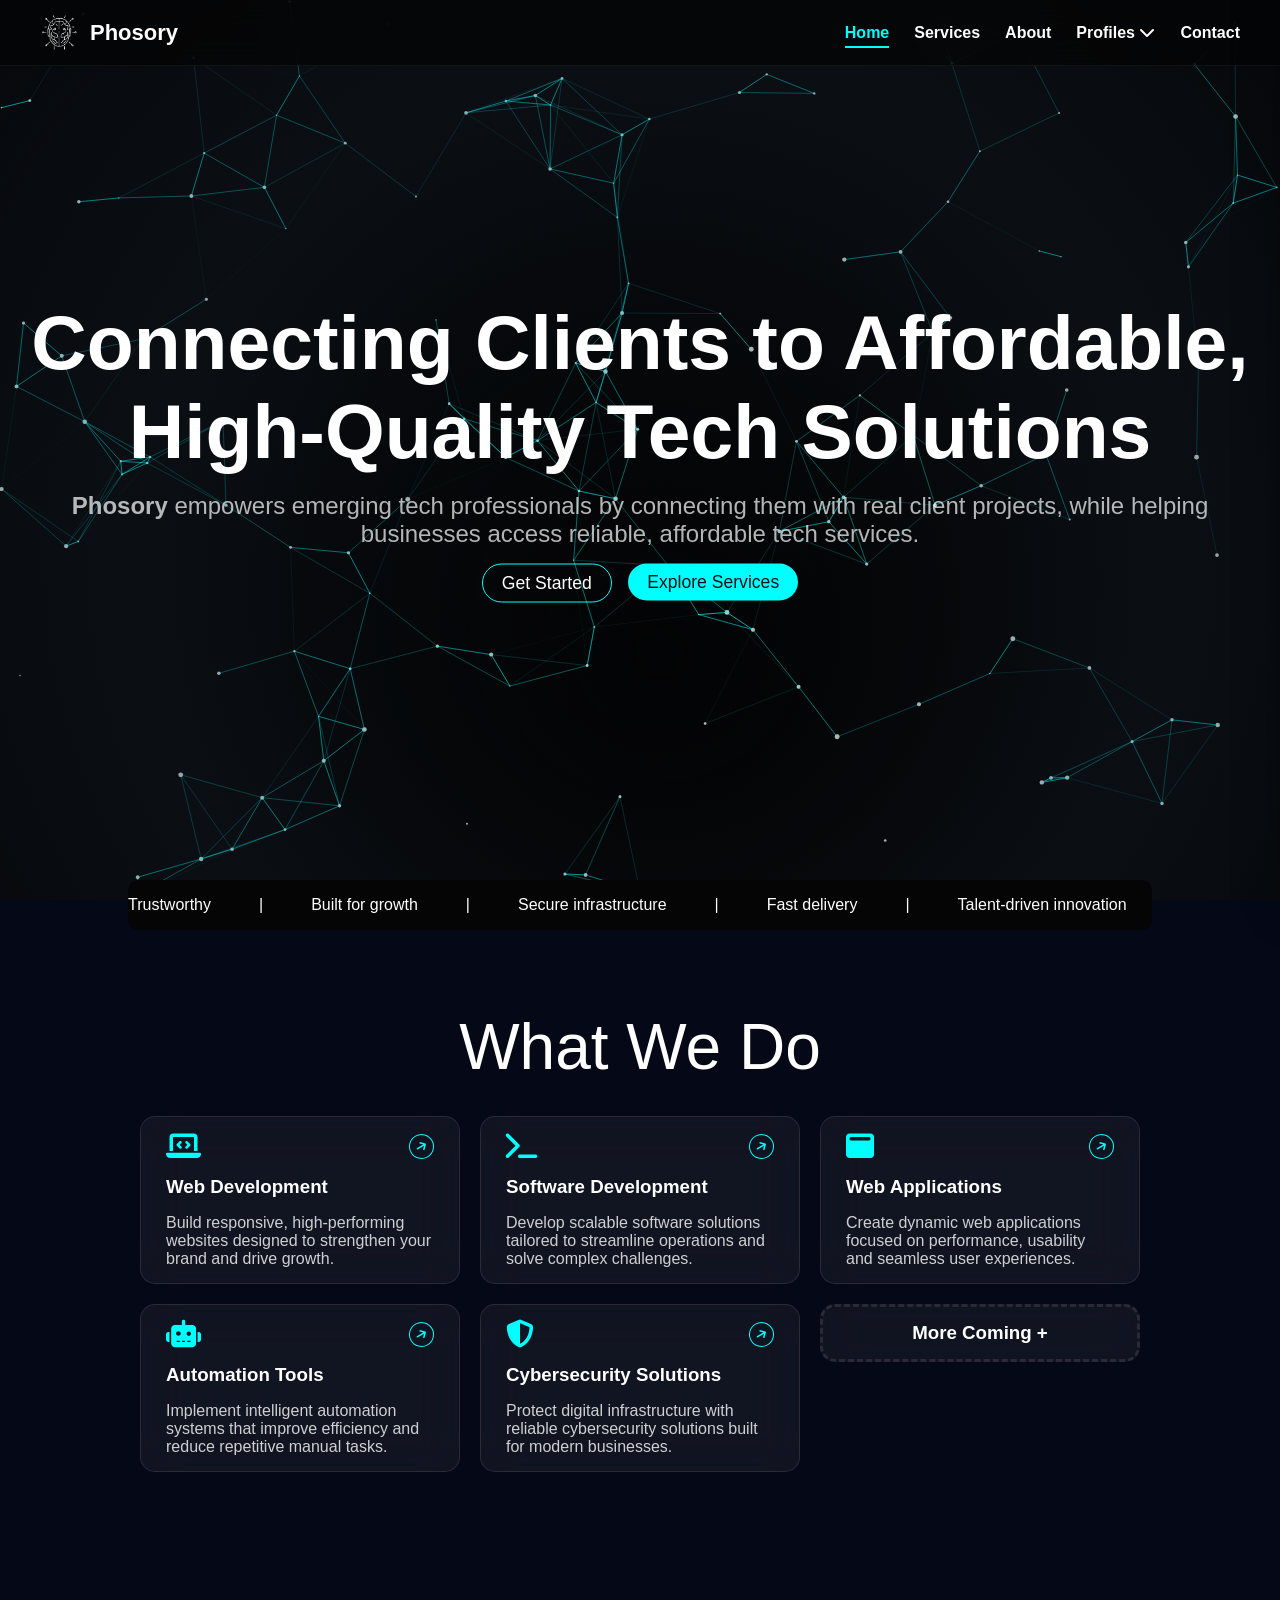
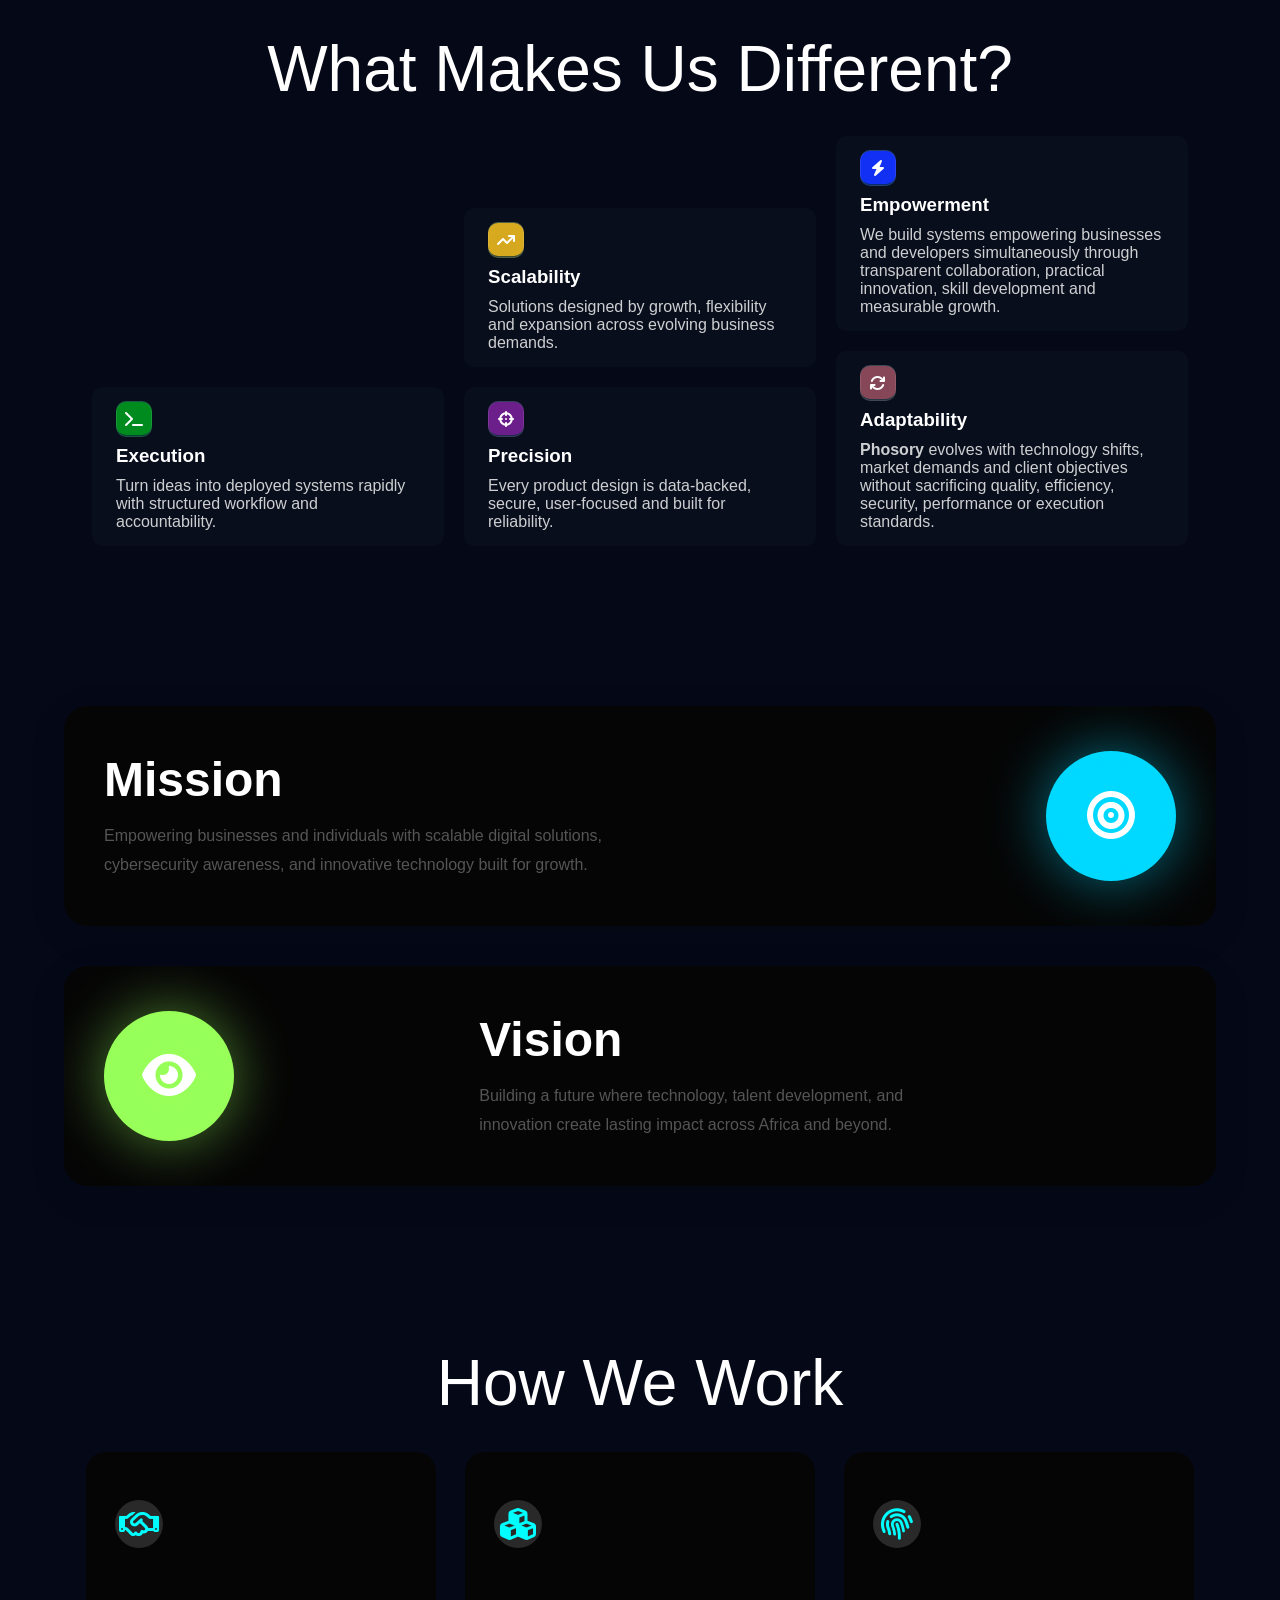
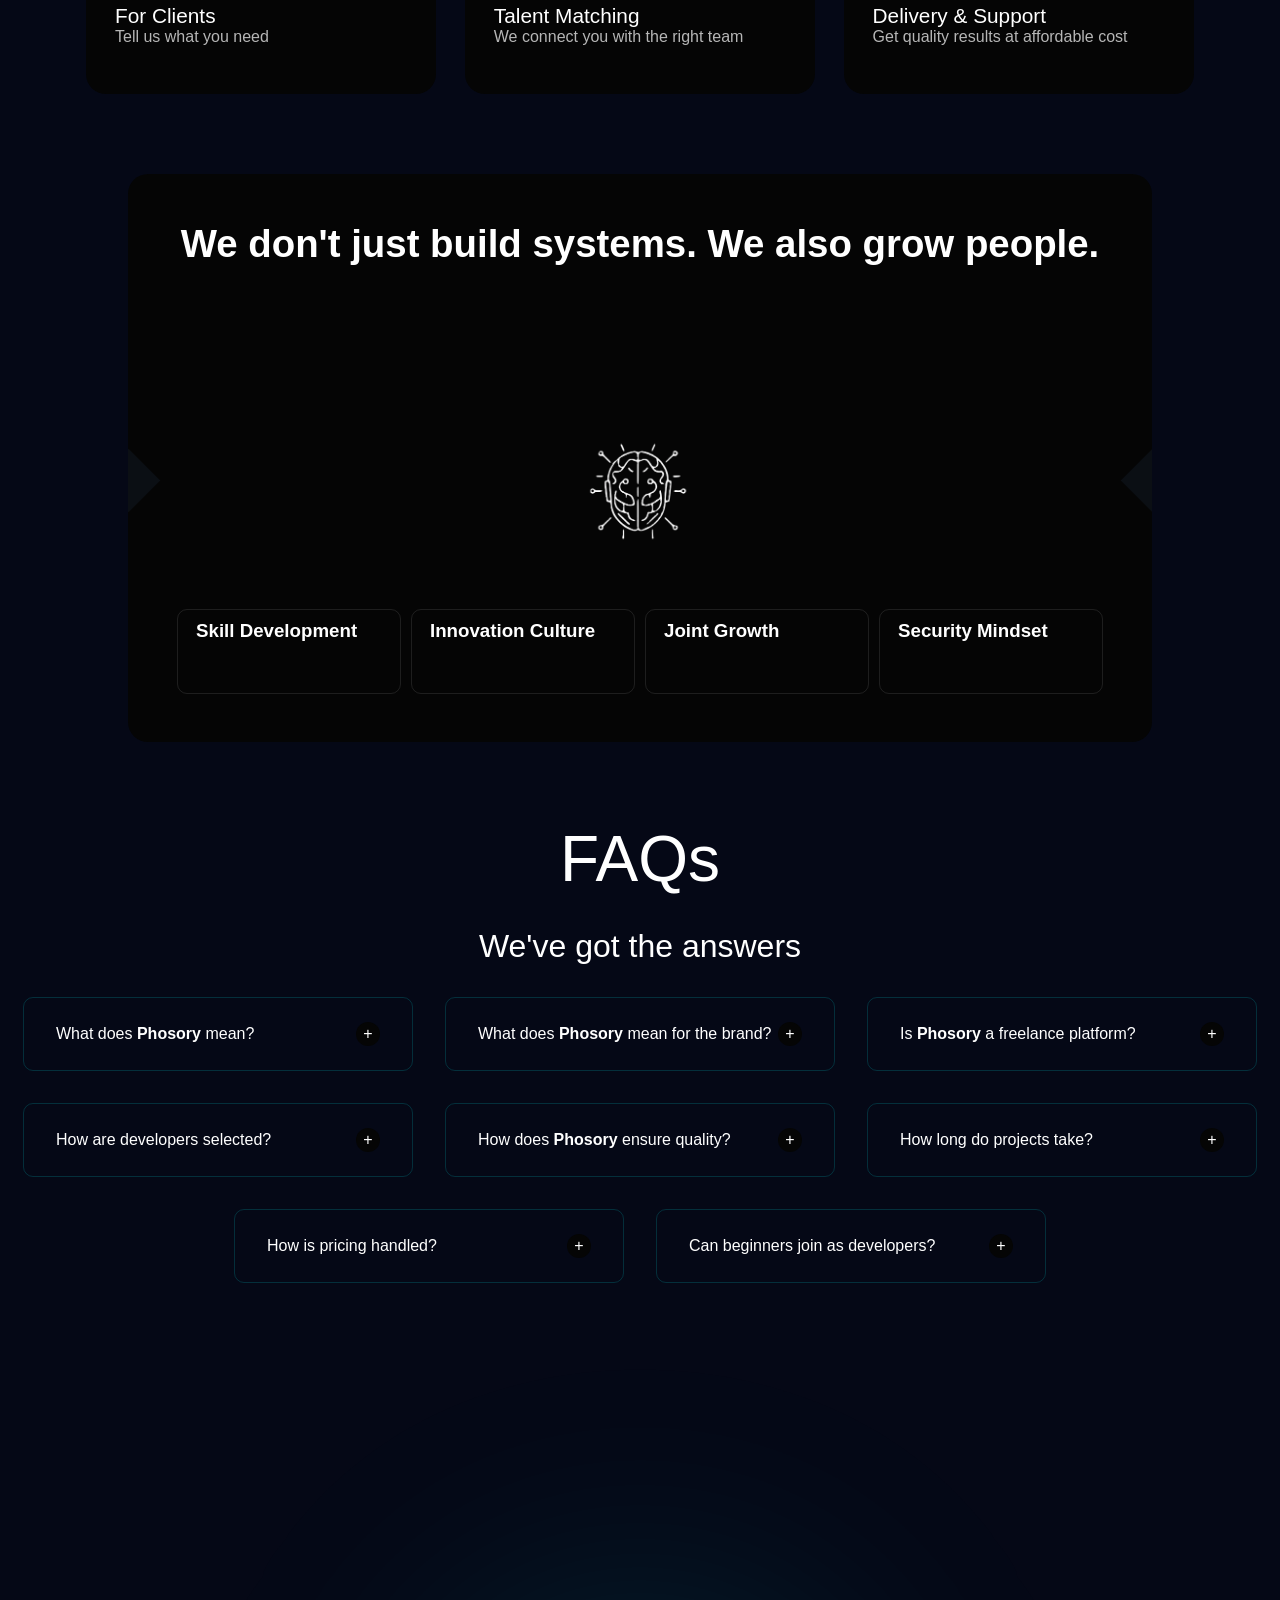
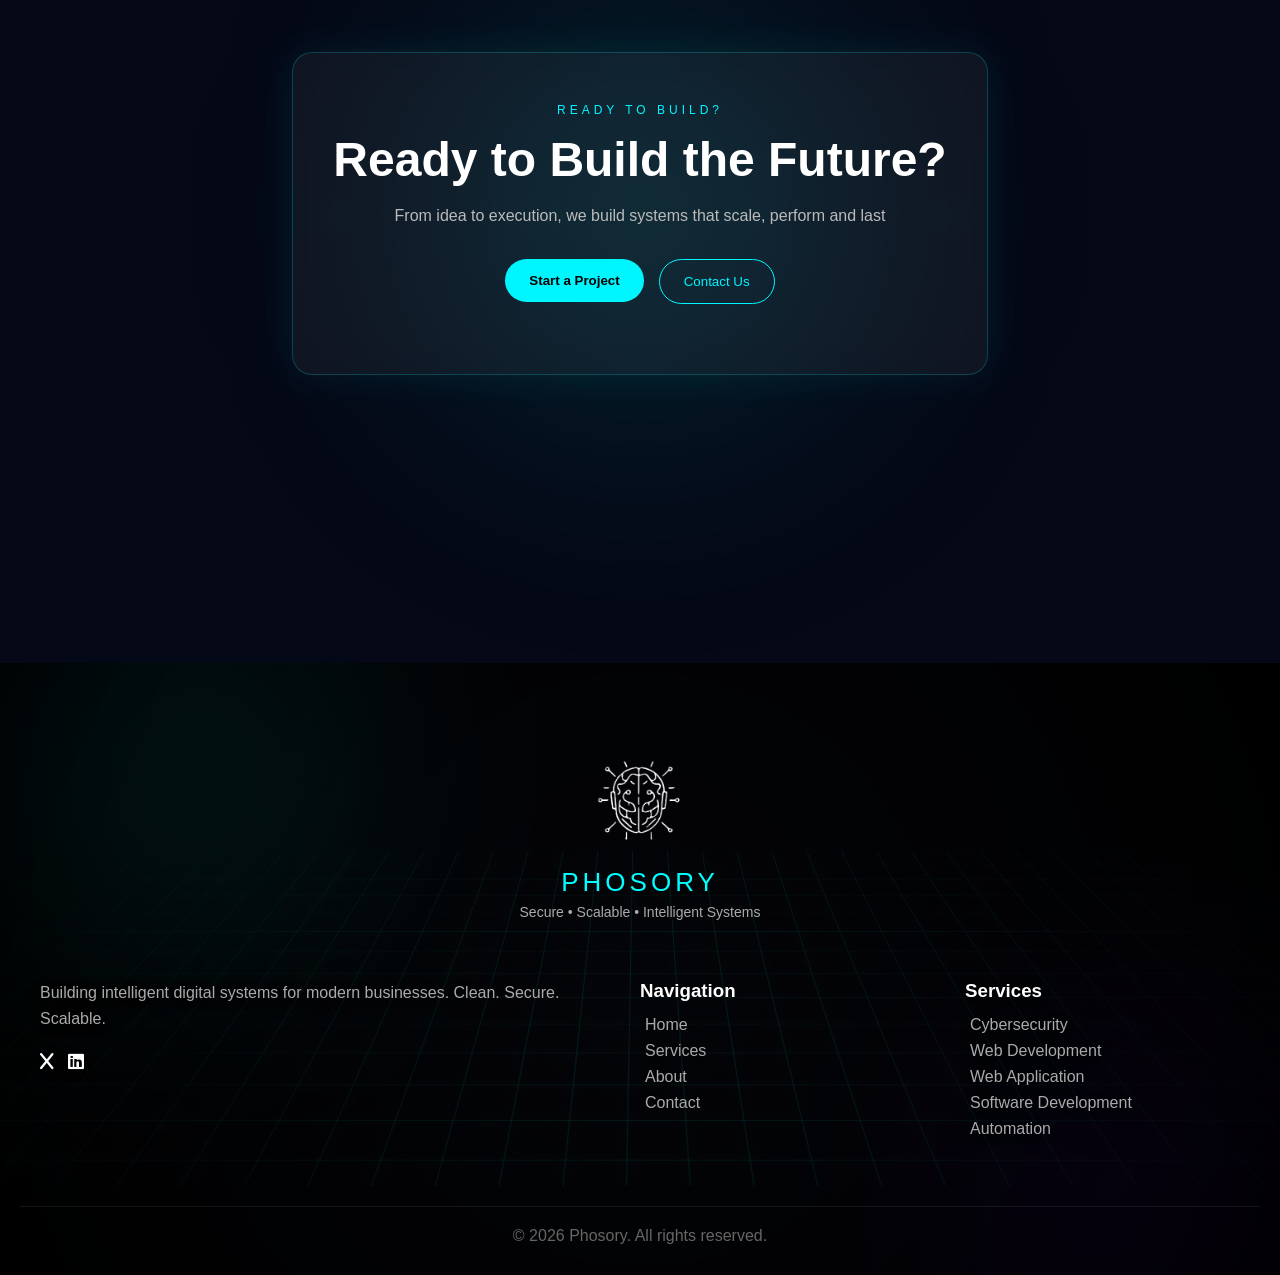
==== commit 895f881c: "Upgrading website security" ====
--- a/index.html
+++ b/index.html
@@ -3,14 +3,14 @@
 <head>
     <meta charset="UTF-8">
     <meta name="viewport" content="width=device-width, initial-scale=1.0">
-<link rel="stylesheet"
-    href="https://cdnjs.cloudflare.com/ajax/libs/font-awesome/6.4.2/css/all.min.css"
-    integrity="sha512-z3gLpd7yknf1YoNbCzqRKc4qyor8gaKU1qmn+CShxbuBusANI9QpRohGBreCFkKxLhei6S9CQXFEbbKuqLg0DA=="
+    <link
+    rel="stylesheet"
+    href="https://cdnjs.cloudflare.com/ajax/libs/font-awesome/6.7.2/css/all.min.css"
     crossorigin="anonymous"
-    referrerpolicy="no-referrer" />
+    referrerpolicy="no-referrer">
     <link rel="stylesheet" href="styles/style.css">
     <link rel="stylesheet" href="styles/header&footer.css">
-    <script src="script/nav.js"></script>
+    <link rel="stylesheet" href="styles/footer.css">
     <script src="script/observer.js"></script>
     <link rel="icon" type="image/x-icon" href="./favicon.ico?v=2">
     <title>Phosory | Modern Digital Solutions, Web & Software Development</title>
@@ -39,38 +39,65 @@
     <meta name="twitter:image" content="https://phosory.netlify.app/assets/preview.jpg">
 </head>
 <body>
-    <nav>
-        <ul class="sidebar">
-            <li id="closeSidebarBtn"><i class="fas fa-x"></i></li>
-            <li class="nav-link" data-page="index.html">
-                <a href="index.html">Home</a>
-            </li>
-            <li class="nav-link" data-page="services.html">
-                <a href="services.html">Services</a>
-            </li>
-            <li class="nav-link" data-page="about.html">
-                <a href="about.html">About Us</a>
-            </li>
-            <li class="nav-link" data-page="contact.html">
-                <a href="contact.html">Contact Us</a>
-            </li>
-            <li><img src="images/icon.webp" alt=""></li>
-        </ul>
-        <div class="header" id="header">
-            <div class="logo">
-                <img src="images/icon.webp" width="10%" alt="Phosory Icon" loading="lazy">
-                <span>Phosory</span>
-            </div>
-            <div class="links">
-                <a href="" class="hideOnMobile">Home</a>
-                <a href="services.html" class="hideOnMobile">Services</a>
-                <a href="about.html" class="hideOnMobile">About Us</a>
-                <a href="contact.html" class="hideOnMobile">Contact Us</a>
-                <i class="fas fa-bars" id="openSidebarBtn"></i>
-            </div>
-        </div>
-        <script src="script/header.js"></script>
+    <nav class="nav">
+    <div class="nav-container">
+
+        <!-- Logo -->
+        <div class="logo">
+        <img src="images/icon.webp" alt="Phosory" />
+        <span>Phosory</span>
+        </div>
+
+        <!-- Desktop Links -->
+        <div class="nav-links">
+
+        <a href="index.html">Home</a>
+        <a href="services.html">Services</a>
+        <a href="about.html">About</a>
+
+        <!-- Dropdown -->
+        <div class="dropdown">
+            <button class="dropdown-btn">
+            Profiles <i class="fas fa-chevron-down"></i>
+            </button>
+
+            <div class="dropdown-menu">
+            <a href="https://pub-446f14ba278c41468983857ae9955885.r2.dev/Phosory_%20client_Profile.pdf" target="_blank">Client Profile</a>
+            <a href="https://pub-446f14ba278c41468983857ae9955885.r2.dev/Phosory_Talent_Profile.pdf" target="_blank">Talent Profile</a>
+            </div>
+        </div>
+
+        <a href="contact.html">Contact</a>
+        </div>
+
+        <!-- Hamburger -->
+        <div class="hamburger" id="openMenu">
+        <i class="fas fa-bars"></i>
+        </div>
+
+    </div>
     </nav>
+    <div class="sidebar" id="sidebar">
+    <div class="sidebar-top">
+        <span class="brand">Phosory</span>
+        <i class="fas fa-x close-btn" id="closeMenu"></i>
+    </div>
+    <div class="sidebar-links">
+        <a href="index.html">Home</a>
+        <a href="services.html">Services</a>
+        <a href="about.html">About</a>
+        <div class="sidebar-dropdown">
+        <button id="mobileDropBtn">
+            Profiles <i class="fas fa-chevron-down"></i>
+        </button>
+        <div class="sidebar-dropdown-menu" id="mobileDropdown">
+            <a href="https://pub-446f14ba278c41468983857ae9955885.r2.dev/Phosory_%20client_Profile.pdf" target="_blank">Client Profile</a>
+            <a href="https://pub-446f14ba278c41468983857ae9955885.r2.dev/Phosory_Talent_Profile.pdf" target="_blank">Talent Profile</a>
+        </div>
+        </div>
+        <a href="contact.html">Contact</a>
+    </div>
+    </div>
 
     <header class="hero">
         <canvas id="heroCanvas"></canvas>
@@ -417,39 +444,66 @@
         </section>
     </span>
 
-    <footer class="phosory-footer">
-        <div class="footer-grid"></div>
-        <div class="footer-container">
-            <div class="footer-brand">
-                <img src="images/icon.webp" width="23%" height="auto" alt="Phosory Logo">
-            <h2>Phosory</h2>
-            <h3>Illuminate Everything</h3>
-            <p>Engineering clarity through systems, design, and intelligence. Built for the future — not trends.</p>
-            <div class="socials">
-                <a href="#"><i class="fab fa-x-twitter"></i></a>
-                <a href="#"><i class="fab fa-linkedin-in"></i></a>
-            </div>
-            </div>
-            <div class="footer-links">
-                <h3>Navigate</h3>
-                <a href="index.html">Home</a>
-                <a href="services.html">Services</a>
-                <a href="about.html">About Us</a>
-                <a href="contact.html">Contact Us</a>
-            </div>
-            <div class="footer-links">
-            <h3>Services</h3>
-            <a href="#">Web Development</a>
-            <a href="#">Web Application</a>
-            <a href="#">Cybersecurity</a>
-            <a href="#">Automation</a>
-            <a href="#">Software Systems</a>
-            </div>
-        </div>
-        <div class="footer-bottom">
-            <p>© 2026 Phosory. Built for precision. Built for the future.</p>
-        </div>
-    </footer>   
+<footer class="phosory-footer">
+
+  <!-- BACKGROUND LAYERS -->
+  <div class="footer-bg">
+    <div class="grid"></div>
+    <div class="glow glow-1"></div>
+    <div class="glow glow-2"></div>
+  </div>
+
+  <!-- HERO LOGO SECTION -->
+  <div class="footer-hero-logo">
+    <img src="images/icon.webp" alt="Phosory Logo">
+    <h2>PHOSORY</h2>
+    <p>Secure • Scalable • Intelligent Systems</p>
+  </div>
+
+  <!-- MAIN CONTENT -->
+  <div class="footer-container">
+
+    <!-- BRAND -->
+    <div class="footer-brand">
+      <p>
+        Building intelligent digital systems for modern businesses.
+        Clean. Secure. Scalable.
+      </p>
+
+      <div class="socials">
+        <a href="#"><i class="fab fa-x"></i></a>
+        <a href="#"><i class="fab fa-linkedin"></i></a>
+      </div>
+    </div>
+
+    <!-- LINKS -->
+    <div class="footer-links">
+      <h3>Navigation</h3>
+      <a href="index.html">Home</a>
+      <a href="services.html">Services</a>
+      <a href="about.html">About</a>
+      <a href="contact.html">Contact</a>
+    </div>
+
+    <!-- SERVICES -->
+    <div class="footer-links">
+      <h3>Services</h3>
+      <a href="services.html">Cybersecurity</a>
+      <a href="services.html">Web Development</a>
+      <a href="services.html">Web Application</a>
+      <a href="services.html">Software Development</a>
+      <a href="services.html">Automation</a>
+    </div>
+
+  </div>
+
+  <!-- BOTTOM -->
+  <div class="footer-bottom">
+    © 2026 Phosory. All rights reserved.
+  </div>
+
+</footer>
     <script src="script/on-click.js"></script>
+    <script src="script/nav.js"></script>
 </body>
 </html>
--- a/styles/header&footer.css
+++ b/styles/header&footer.css
@@ -1,256 +1,448 @@
+/* RESET */
 *{
-    margin: 0;
-    padding: 0;
-    box-sizing: border-box;
-}
-
-nav{
-    position: fixed;
-    top: 0;
-    left: 0;
-    width: 100%;
-    z-index: 2000001;
-}
-
-.header{
-    display: flex;
-    justify-content: space-between;
-    align-items: center;
-    color: #fff;
-    padding: .4rem 3rem;
-    background-color: transparent;
-}
-
-.header.scrolled{
-    background-color: #0b0f14;
-    border-bottom: 1px solid rgba(255, 255, 255, 0.1);
-    box-shadow: 0 8px 30px rgba(0, 0, 0, 0.2);
-}
-
-.header .logo{
-    display: flex;
-    align-items: center;
-    gap: .5rem;
-    font-size: 2rem;
-}
-
-.header .links{
-    display: flex;
-    gap: 1.5rem;
-}
-
-.header a{
-    font-weight: bold;
-    font-size: 1rem;
-}
-
-.header a:hover{
-    color: #00ffff;
-}
-
-.fa-bars{
-    display: none !important;
-    position: absolute;
-    top: 1.2rem;
-    right: 3rem;
-    font-size: 1.3rem;
-}
-
+  margin:0;
+  padding:0;
+  box-sizing:border-box;
+  font-family: Arial, sans-serif;
+}
+
+body{
+  background:#050816;
+  color:white;
+}
+
+/* NAVBAR */
+.nav{
+  position: fixed;
+  top:0;
+  left:0;
+  width:100%;
+  z-index:9999;
+  background: rgb(5, 5, 5,0.75);
+  -webkit-backdrop-filter: blur(18px);
+  backdrop-filter: blur(18px);
+  border-bottom: 1px solid rgba(255,255,255,0.05);
+}
+
+.nav-container{
+  display:flex;
+  justify-content:space-between;
+  align-items:center;
+  padding: 12px 40px;
+}
+
+/* LOGO */
+.logo{
+  display:flex;
+  align-items:center;
+  gap:10px;
+  font-size:22px;
+  font-weight:bold;
+}
+
+.logo img{
+  width:40px;
+}
+
+/* DESKTOP LINKS */
+.nav-links{
+  display:flex;
+  align-items:center;
+  gap:25px;
+}
+
+.nav-links a{
+  text-decoration:none;
+  color:white;
+  font-weight:600;
+  position:relative;
+  transition:0.3s;
+}
+
+.nav-links a:hover{
+  color:#00ffff;
+}
+
+/* ACTIVE PAGE */
+.nav-links a.active,
+.sidebar a.active{
+  color:#00ffff;
+}
+
+.nav-links a.active::after{
+  content:"";
+  position:absolute;
+  left:0;
+  bottom:-6px;
+  width:100%;
+  height:2px;
+  background:#00ffff;
+}
+
+/* DROPDOWN */
+.dropdown{
+  position:relative;
+}
+
+.dropdown-btn{
+  background:none;
+  border:none;
+  color:white;
+  font-weight:600;
+  cursor:pointer;
+  font-size:16px;
+}
+
+.dropdown-menu{
+  position:absolute;
+  top:120%;
+  left:0;
+  background:#0b1020;
+  border:1px solid rgba(0,255,255,0.2);
+  border-radius:10px;
+
+  display:flex;
+  flex-direction:column;
+
+  min-width:180px;
+
+  opacity:0;
+  visibility:hidden;
+  transform:translateY(10px);
+  transition:0.25s ease;
+
+  z-index:2000;
+}
+
+.dropdown-menu a{
+  padding:10px 15px;
+  text-decoration:none;
+  color:white;
+  font-size:14px;
+}
+
+.dropdown-menu a:hover{
+  background:rgba(0,255,255,0.1);
+}
+
+.dropdown:hover .dropdown-menu{
+  opacity:1;
+  visibility:visible;
+  transform:translateY(0);
+}
+
+/* HAMBURGER */
+.hamburger{
+  display:none;
+  font-size:22px;
+  cursor:pointer;
+}
+
+/* SIDEBAR */
 .sidebar{
-    position: fixed;
-    top: 0;
-    right: 0;
-    height: 100vh;
-    width: 250px;
-    background-color: #fff0;
-    -webkit-backdrop-filter: blur(10px);
-    backdrop-filter: blur(10px);
-    box-shadow: -10px 0 10px rgb(0 0 0 / 0.1);
-    transform: translateX(400px);
-    transition: all 0.8s ease-in-out;
-    flex-direction: column;
-    align-items: flex-start;
-    justify-content: flex-start;
-    display: none;
-    gap: 1rem;
-}
-
-.sidebar li{
-    width: 100%;
-    height: 50px;
-    padding: 0 20px;
-    text-decoration: none;
-    display: flex;
-    align-items: center;
-    margin-bottom: 10px;
-    font-weight: 600;
-    font-size: 1.2rem;
-}
-
-.sidebar li:hover{
-    background-color: #050505;
-}
-
-.sidebar li img{
-    width: 30%;
-    position: absolute;
-    bottom: 20px;
-    display: flex;
-    justify-self: center;
-    align-self: center;
-    left: 50%;
-    right: 50%;
-}
-
-.phosory-footer {
+  position: fixed;
+  top:0;
+  right:-320px;
+  width:300px;
+  height:100vh;
+  background: rgba(10, 15, 25, 0.75);
+  -webkit-backdrop-filter: blur(18px);
+  backdrop-filter: blur(18px);
+  border-left: 1px solid rgba(0,255,255,0.08);
+  box-shadow: -10px 0 40px rgba(0,0,0,0.5);
+
+  padding:25px;
+  display:flex;
+  flex-direction:column;
+  gap:20px;
+
+  transition:right 0.35s ease;
+  z-index:10000;
+}
+
+.sidebar.active{
+  right:0;
+}
+
+/* SIDEBAR TOP */
+.sidebar-top{
+  display:flex;
+  justify-content:space-between;
+  align-items:center;
+}
+
+.brand{
+  font-size:20px;
+  font-weight:bold;
+  color:#00ffff;
+}
+
+.close-btn{
+  cursor:pointer;
+  font-size:18px;
+}
+
+/* SIDEBAR LINKS */
+.sidebar-links{
+  display:flex;
+  flex-direction:column;
+  gap:18px;
+}
+
+.sidebar-links a{
+  text-decoration:none;
+  color:white;
+  padding:10px 12px;
+  border-radius:8px;
+  transition:0.25s;
+}
+
+.sidebar-links a:hover{
+  background:rgba(0,255,255,0.08);
+  color:#00ffff;
+  transform:translateX(5px);
+}
+
+/* MOBILE DROPDOWN */
+.sidebar-dropdown button{
+  background:none;
+  border:none;
+  color:white;
+  font-size:16px;
+  cursor:pointer;
+  padding:10px 12px;
+  text-align:left;
+  width:100%;
+}
+
+.sidebar-dropdown-menu{
+  display:none;
+  flex-direction:column;
+  padding-left:12px;
+}
+
+.sidebar-dropdown-menu a{
+  font-size:14px;
+  color:#aaa;
+  padding:8px 10px;
+}
+
+.sidebar-dropdown-menu.show{
+  display:flex;
+}
+
+/* RESPONSIVE */
+@media (max-width:900px){
+  .nav-links{
+    display:none;
+  }
+
+  .hamburger{
+    display:block;
+  }
+}
+
+/* BASE */
+.phosory-footer{
   position: relative;
-  background: #05070f;
+  background: #05060a;
   color: #e6e6e6;
-  padding: 70px 20px 25px;
+  padding: 90px 20px 30px;
   overflow: hidden;
-  font-family: Arial, sans-serif;
-}
-.footer-grid {
-  position: absolute;
-  inset: 0;
+  isolation: isolate;
+}
+
+/* =========================
+   BACKGROUND SYSTEM
+========================= */
+.footer-bg {
+  position:absolute;
+  inset:0;
+  z-index:0;
+}
+
+/* 🔥 STRONG GRID (VISIBLE NOW) */
+.footer-bg .grid{
+  position:absolute;
+  inset:0;
+
   background-image:
-    linear-gradient(rgba(255,255,255,0.04) 1px, transparent 1px),
-    linear-gradient(90deg, rgba(255,255,255,0.04) 1px, transparent 1px);
-  background-size: 70px 70px;
-  opacity: 0.25;
-  animation: gridMove 12s linear infinite;
-  z-index: 0;
-}
-@keyframes gridMove {
-  0% {
-    transform: translate(0, 0);
-  }
-  100% {
-    transform: translate(70px, 70px);
-  }
-}
-.footer-container {
-  position: relative;
-  z-index: 2;
-  max-width: 1200px;
-  margin: auto;
-  display: grid;
-  grid-template-columns: 2fr 1fr 1fr;
-  gap: 40px;
-  align-items: center;
-  justify-content: center;
-}
-.footer-brand{
-    display: flex;
-    flex-direction: column;
-    gap: 10px;
-}
-.footer-brand h2 {
-  color: #00ffe1;
-  font-size: 28px;
-  letter-spacing: 3px;
-  text-align: left;
-  font-family: monospace;
-}
-.footer-brand p {
-  color: #b5b5b5;
-  line-height: 1.6;
-}
-.socials {
-  margin-top: 15px;
-  display: flex;
-  gap: 12px;
-}
-.socials a {
-  color: #00ffe1;
-  text-decoration: none;
-  font-size: 18px;
-  transition: 0.3s;
-}
-.socials a:hover {
-  transform: translateY(-3px);
-}
-.footer-links{
-    display: flex;
-    flex-direction: column;
-    gap: 10px;
-}
-.footer-links h3 {
-  color: #ffffff;
-  margin-bottom: 12px;
-}
-.footer-links a {
-  display: block;
-  color: #b5b5b5;
-  text-decoration: none;
-  margin: 6px 0 6px 16px;
-  transition: 0.3s;
-}
-.footer-links a:hover {
-  color: #00ffe1;
-  transform: translateX(6px);
-}
-.footer-bottom {
+    linear-gradient(rgba(0,255,255,0.20) 1px, transparent 1px),
+    linear-gradient(90deg, rgba(0,255,255,0.20) 1px, transparent 1px);
+
+  background-size: 45px 45px;
+
+  opacity: 0.6;
+
+  transform: perspective(900px) rotateX(60deg);
+  transform-origin: center;
+
+  animation: gridMove 8s linear infinite;
+
+  filter: drop-shadow(0 0 6px rgba(0,255,255,0.25));
+}
+
+@keyframes gridMove{
+  from {
+    transform: perspective(900px) rotateX(60deg) translateY(0);
+  }
+  to {
+    transform: perspective(900px) rotateX(60deg) translateY(45px);
+  }
+}
+
+/* DARK DEPTH OVERLAY */
+.footer-bg::after{
+  content:"";
+  position:absolute;
+  inset:0;
+
+  background: radial-gradient(
+    circle at center,
+    rgba(0,0,0,0.2) 0%,
+    rgba(0,0,0,0.6) 55%,
+    rgba(0,0,0,0.9) 100%
+  );
+}
+
+/* 🔥 GLOW EFFECTS */
+.footer-bg .glow{
+  position:absolute;
+  border-radius:50%;
+  filter: blur(120px);
+  opacity:0.25;
+}
+
+.footer-bg .glow-1{
+  width:400px;
+  height:400px;
+  background:#00ffff;
+  top:-120px;
+  left:-80px;
+}
+
+.footer-bg .glow-2{
+  width:350px;
+  height:350px;
+  background:#6a00ff;
+  bottom:-120px;
+  right:-80px;
+}
+
+/* =========================
+   HERO LOGO
+========================= */
+.footer-hero-logo{
   position: relative;
   z-index: 2;
   text-align: center;
-  margin-top: 50px;
-  padding-top: 20px;
-  border-top: 1px solid rgba(255,255,255,0.08);
-  color: #777;
-}
-@media (max-width: 900px) {
-  .footer-brand{
-    justify-content: center;
-    align-items: center;
-  }
-  .footer-container {
-    grid-template-columns: 1fr 1fr;
-  }
-}
-@media (max-width: 600px) {
-  .footer-container {
-    grid-template-columns: 1fr;
-    text-align: center;
-  }
-  .socials {
-    justify-content: center;
-  }
-}
-@media (max-width: 600px) {
-    .sidebar{
-        width: 100%;
-    }
-}
-
-
-@media (max-height:400px) {
-    .sidebar li img{
-        width: 0;
-        display: none;
-    }
-}
-
-@media (max-width: 1030px) {
-    .header .logo img{
-        display: none;
-    }
-    .hideOnMobile{
-        display: none;
-    }
-    .sidebar{
-        z-index: 2000;
-    }
-    .fa-bars{
-        display: block !important;
-    }
-}
-
-@media (min-width: 1031px) {
-    .sidebar{
-        display: none;
-    }
-    .fa-bars{
-        display: none !important;
-    }
+  margin-bottom: 60px;
+}
+
+.footer-hero-logo img{
+  width: 95px;
+  height: 95px;
+}
+
+.footer-hero-logo h2{
+  margin-top: 15px;
+  font-size: 26px;
+  letter-spacing: 4px;
+  color: #00ffff;
+}
+
+.footer-hero-logo p{
+  margin-top: 6px;
+  color: #aaa;
+  font-size: 14px;
+}
+
+/* =========================
+   MAIN CONTENT
+========================= */
+.footer-container{
+  position: relative;
+  z-index: 2;
+
+  max-width: 1200px;
+  margin: auto;
+
+  display: grid;
+  grid-template-columns: 2fr 1fr 1fr;
+  gap: 50px;
+
+  text-shadow: 0 2px 10px rgba(0,0,0,0.6);
+}
+
+/* BRAND */
+.footer-brand p{
+  color:#aaa;
+  line-height:1.6;
+}
+
+/* SOCIALS */
+.footer-brand .socials{
+  margin-top:20px;
+  display:flex;
+  gap:14px;
+}
+
+.footer-brand .socials a{
+  color:#00ffff;
+  font-size:18px;
+  transition:0.3s;
+}
+
+.footer-brand .socials a:hover{
+  transform: translateY(-4px) scale(1.1);
+  text-shadow:0 0 12px #00ffff;
+}
+
+/* LINKS */
+.footer-links h3{
+  margin-bottom:14px;
+  color:white;
+}
+
+.footer-links a{
+  display:block;
+  color:#aaa;
+  text-decoration:none;
+  margin:8px 0;
+  transition:0.3s;
+  padding-left:5px;
+}
+
+.footer-links a:hover{
+  color:#00ffff;
+  transform:translateX(6px);
+}
+
+/* BOTTOM */
+.footer-bottom{
+  position:relative;
+  z-index:2;
+  text-align:center;
+  margin-top:60px;
+  padding-top:20px;
+  border-top:1px solid rgba(255,255,255,0.08);
+  color:#666;
+}
+
+/* RESPONSIVE */
+@media (max-width: 900px){
+  .footer-container{
+    grid-template-columns:1fr 1fr;
+  }
+}
+
+@media (max-width: 600px){
+  .footer-container{
+    grid-template-columns:1fr;
+    text-align:center;
+  }
+
+  .socials{
+    justify-content:center;
+  }
 }
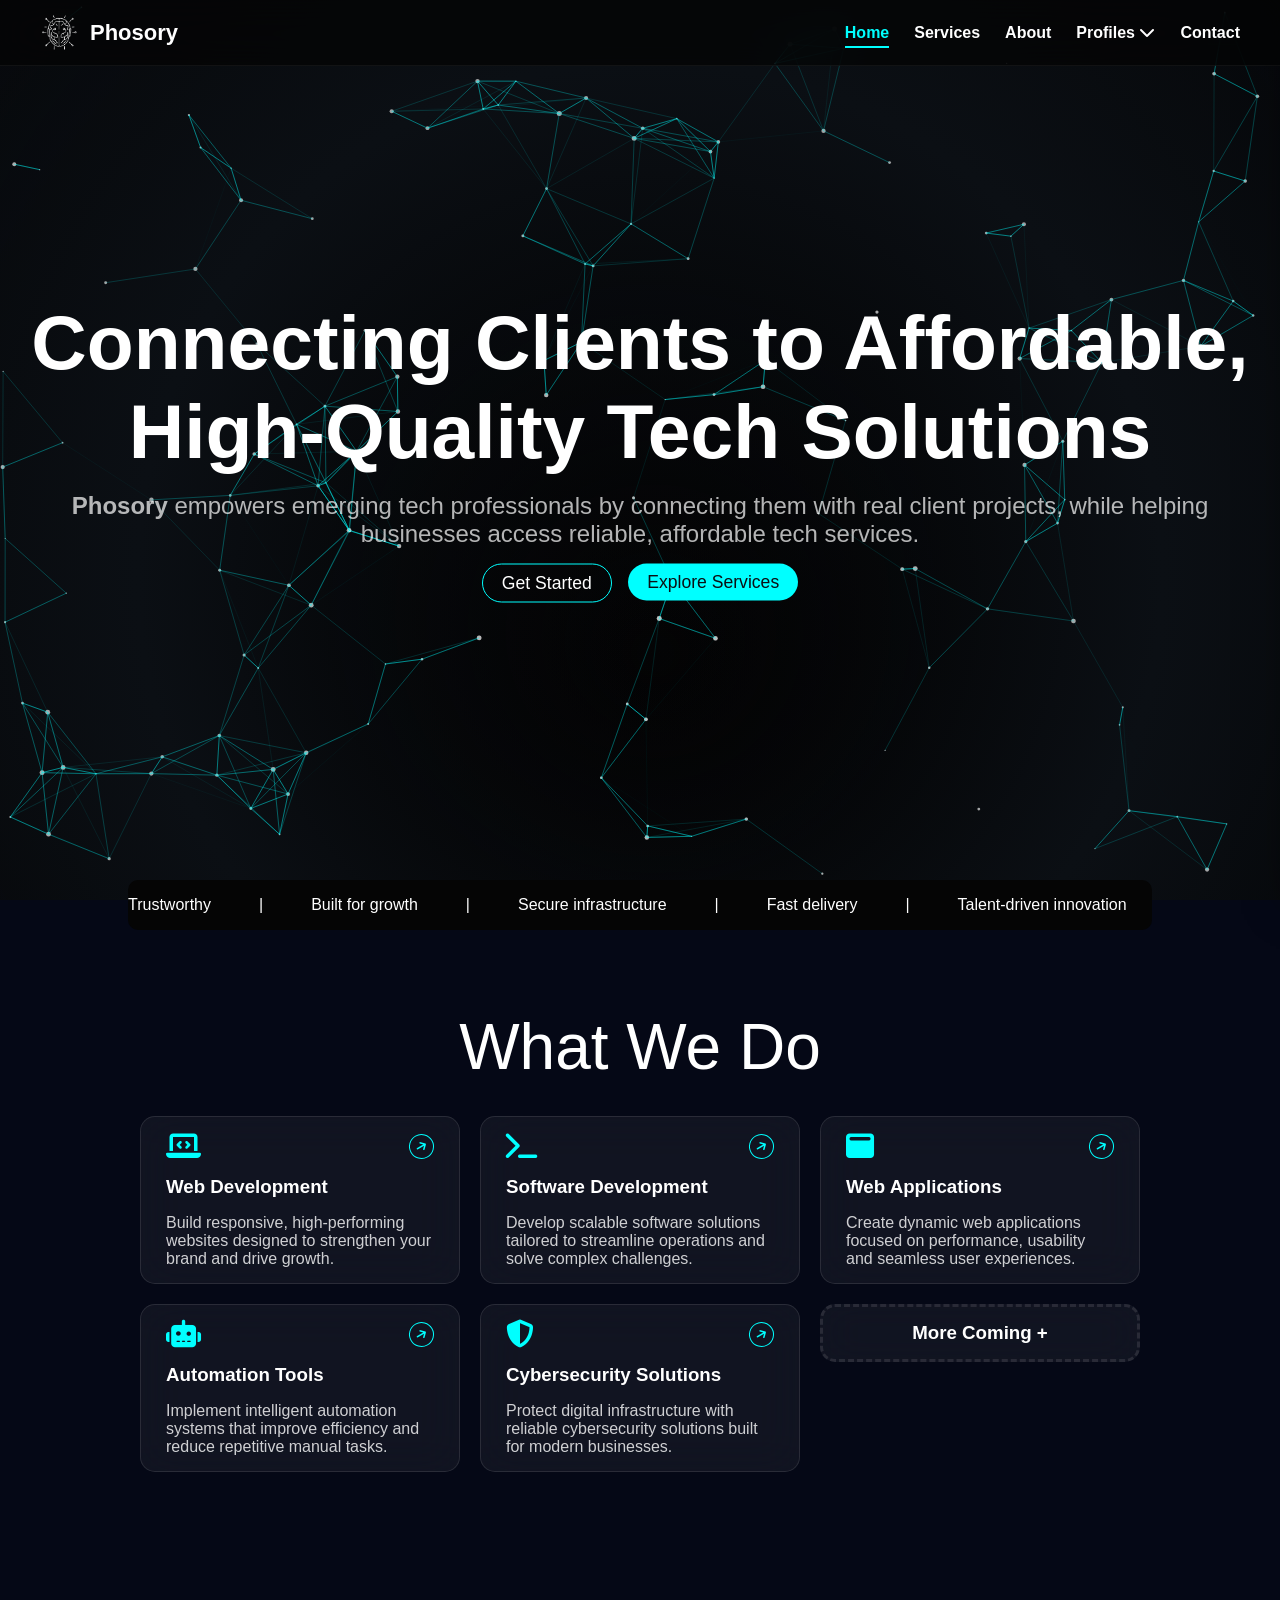
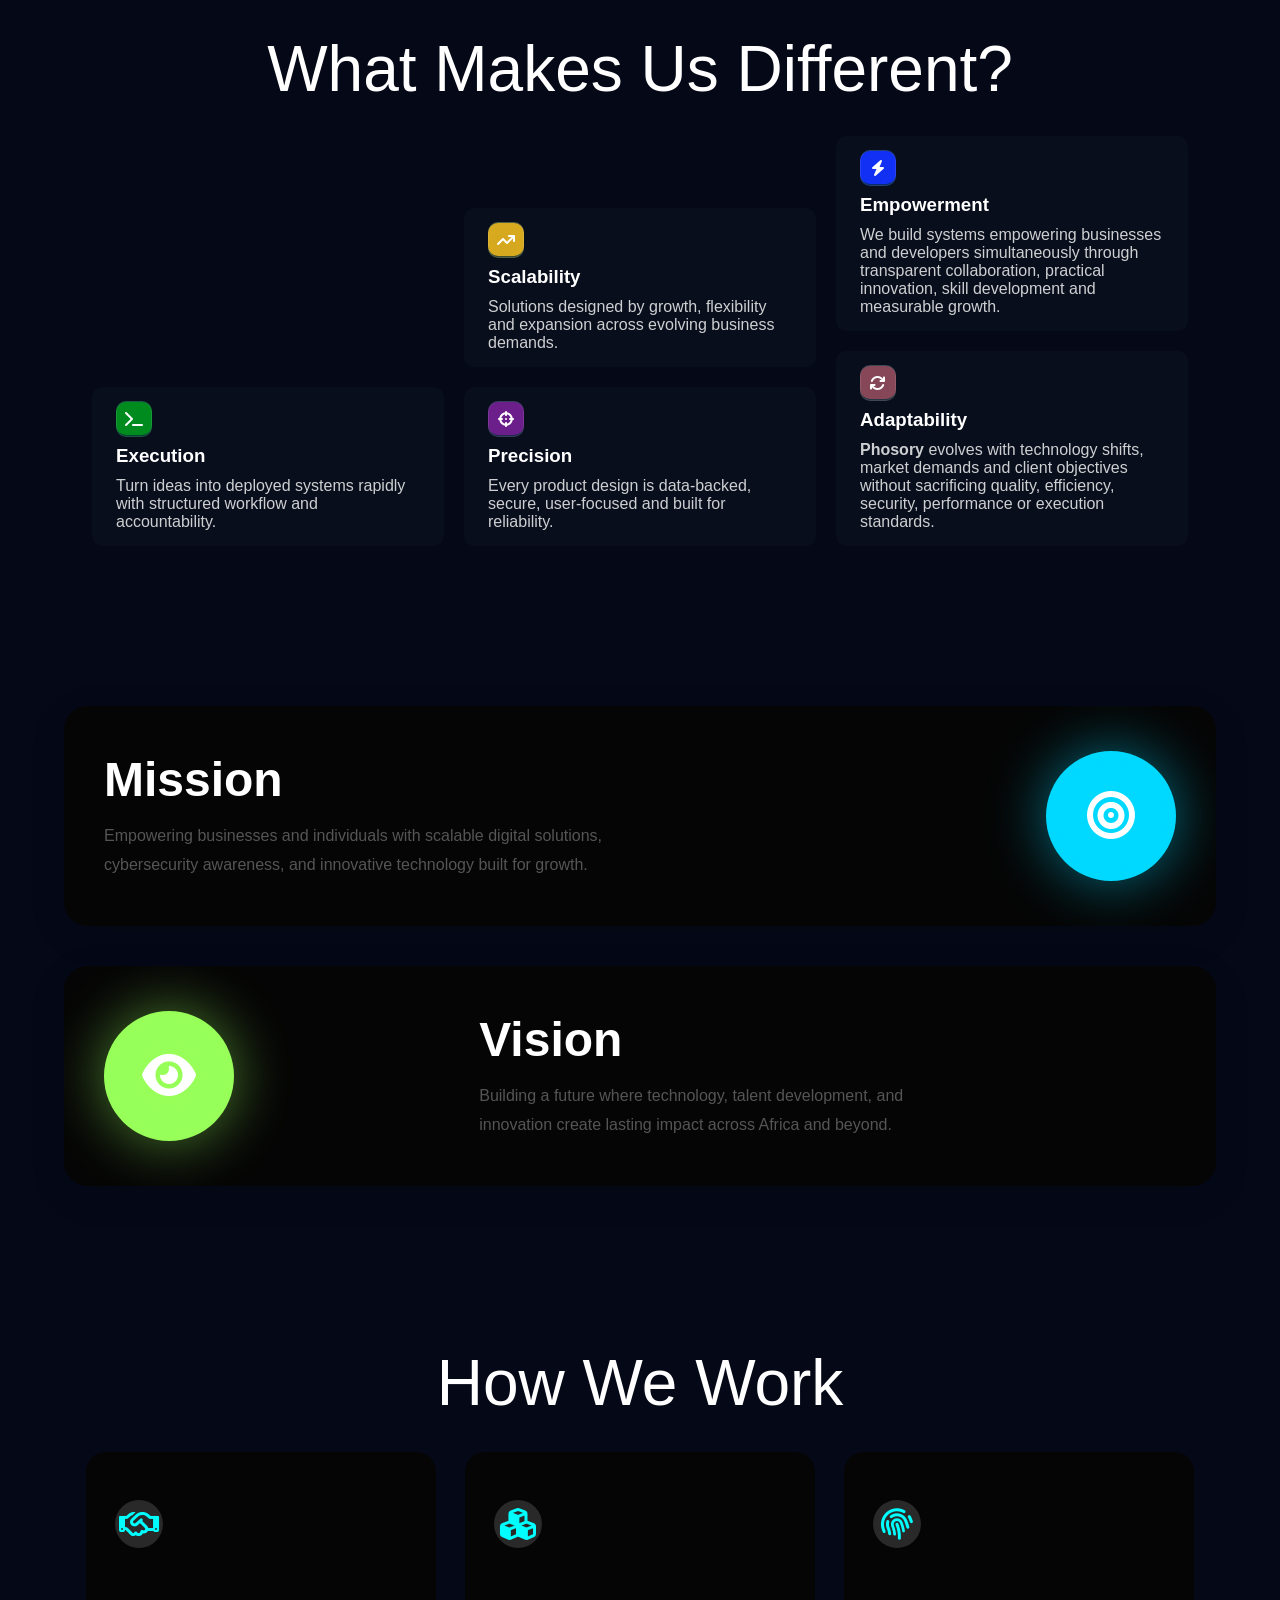
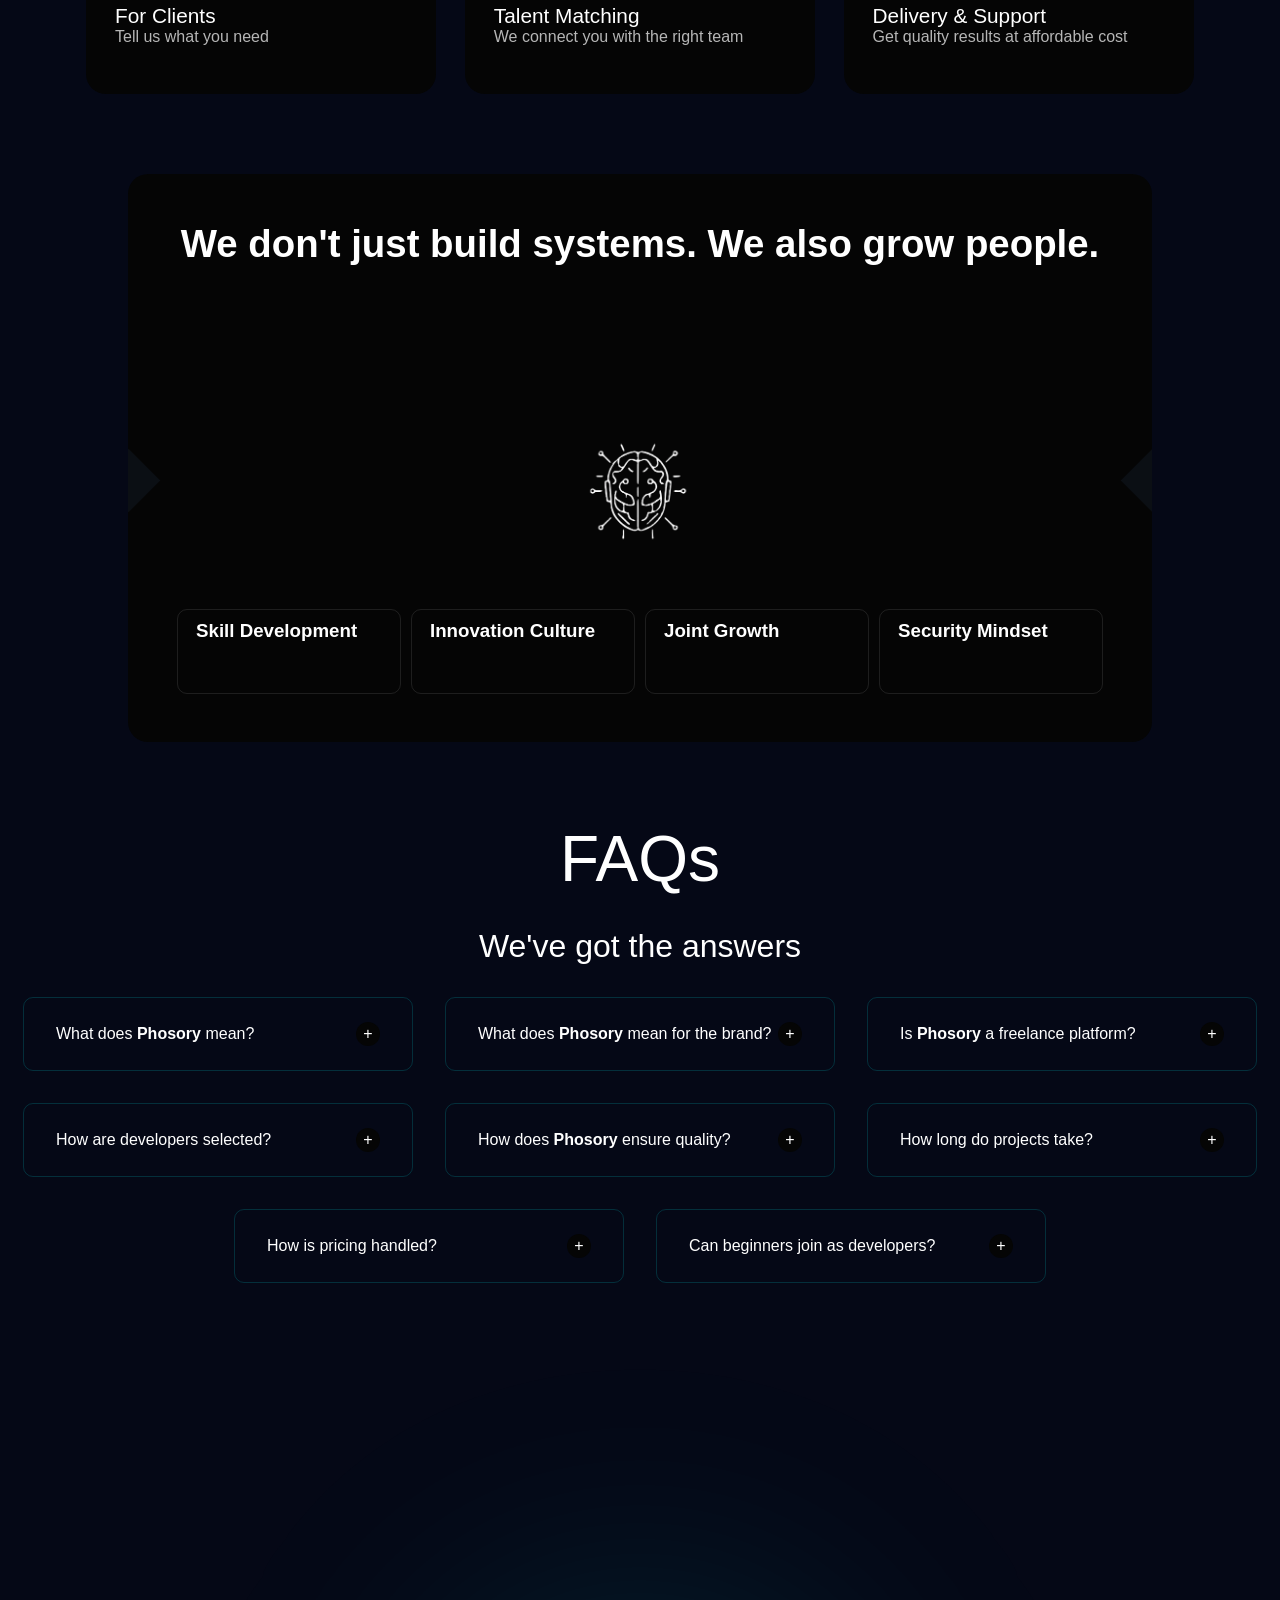
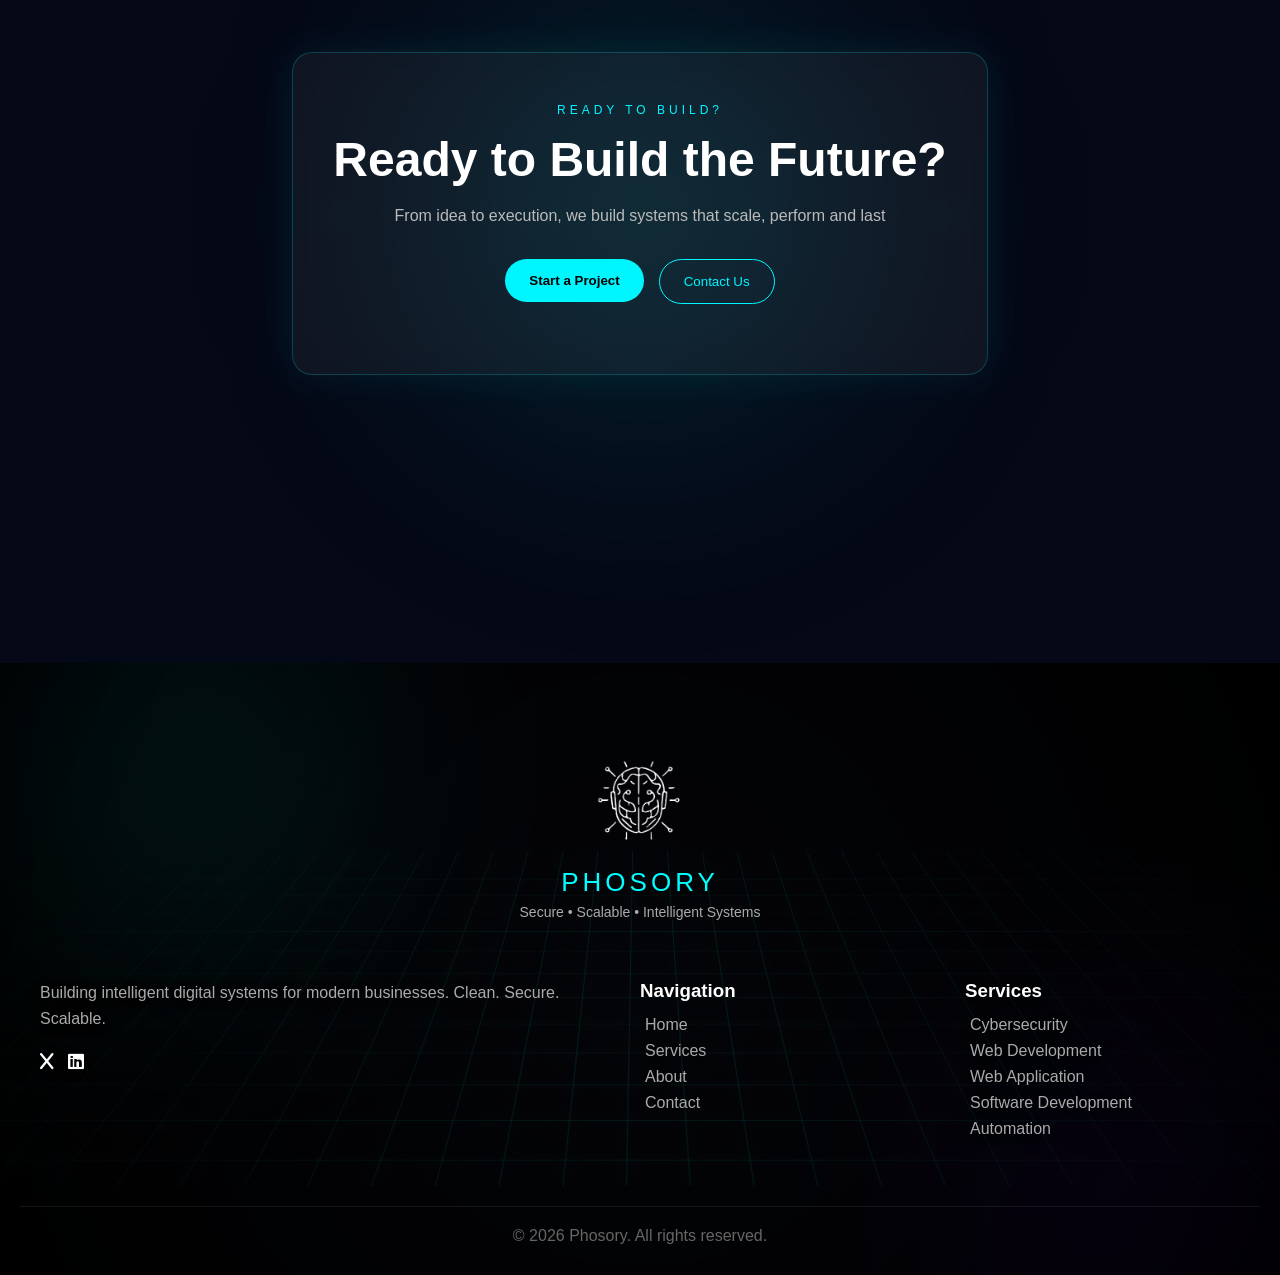
==== commit c6fca536: "Code formatting" ====
--- a/index.html
+++ b/index.html
@@ -1,509 +1,624 @@
-<!DOCTYPE html>
+<!doctype html>
 <html lang="en">
-<head>
-    <meta charset="UTF-8">
-    <meta name="viewport" content="width=device-width, initial-scale=1.0">
+  <head>
+    <meta charset="UTF-8" />
+    <meta name="viewport" content="width=device-width, initial-scale=1.0" />
     <link
-    rel="stylesheet"
-    href="https://cdnjs.cloudflare.com/ajax/libs/font-awesome/6.7.2/css/all.min.css"
-    crossorigin="anonymous"
-    referrerpolicy="no-referrer">
-    <link rel="stylesheet" href="styles/style.css">
-    <link rel="stylesheet" href="styles/header&footer.css">
-    <link rel="stylesheet" href="styles/footer.css">
+      rel="stylesheet"
+      href="https://cdnjs.cloudflare.com/ajax/libs/font-awesome/6.7.2/css/all.min.css"
+      crossorigin="anonymous"
+      referrerpolicy="no-referrer"
+    />
+    <link rel="stylesheet" href="styles/style.css" />
+    <link rel="stylesheet" href="styles/header&footer.css" />
+    <link rel="stylesheet" href="styles/footer.css" />
     <script src="script/observer.js"></script>
-    <link rel="icon" type="image/x-icon" href="./favicon.ico?v=2">
-    <title>Phosory | Modern Digital Solutions, Web & Software Development</title>
-
-    <meta name="description" content="Phosory is a modern digital solutions company building fast, secure, and scalable websites, software systems, and UI/UX designs for businesses and startups.">
-
-    <meta name="keywords" content="Phosory, web development, software development, cybersecurity, UI UX design, modern websites, digital agency, tech solutions, Lagos developers">
-
-    <meta name="author" content="Phosory">
-
-    <meta name="robots" content="index, follow">
-
-    <link rel="canonical" href="https://phosory.netlify.app/">
+    <link rel="icon" type="image/x-icon" href="./favicon.ico?v=2" />
+    <title>
+      Phosory | Modern Digital Solutions, Web & Software Development
+    </title>
+
+    <meta
+      name="description"
+      content="Phosory is a modern digital solutions company building fast, secure, and scalable websites, software systems, and UI/UX designs for businesses and startups."
+    />
+
+    <meta
+      name="keywords"
+      content="Phosory, web development, software development, cybersecurity, UI UX design, modern websites, digital agency, tech solutions, Lagos developers"
+    />
+
+    <meta name="author" content="Phosory" />
+
+    <meta name="robots" content="index, follow" />
+
+    <link rel="canonical" href="https://phosory.netlify.app/" />
 
     <!-- Open Graph -->
-    <meta property="og:title" content="Phosory | Digital Solutions That Build the Future">
-    <meta property="og:description" content="We design and build fast, secure, and modern digital systems including websites and software solutions.">
-    <meta property="og:url" content="https://phosory.netlify.app/">
-    <meta property="og:type" content="website">
-    <meta property="og:image" content="https://phosory.netlify.app/assets/preview.jpg">
+    <meta
+      property="og:title"
+      content="Phosory | Digital Solutions That Build the Future"
+    />
+    <meta
+      property="og:description"
+      content="We design and build fast, secure, and modern digital systems including websites and software solutions."
+    />
+    <meta property="og:url" content="https://phosory.netlify.app/" />
+    <meta property="og:type" content="website" />
+    <meta
+      property="og:image"
+      content="https://phosory.netlify.app/assets/preview.jpg"
+    />
 
     <!-- Twitter -->
-    <meta name="twitter:card" content="summary_large_image">
-    <meta name="twitter:title" content="Phosory | Digital Solutions">
-    <meta name="twitter:description" content="Modern websites, software, and cybersecurity-driven solutions built for performance.">
-    <meta name="twitter:image" content="https://phosory.netlify.app/assets/preview.jpg">
-</head>
-<body>
+    <meta name="twitter:card" content="summary_large_image" />
+    <meta name="twitter:title" content="Phosory | Digital Solutions" />
+    <meta
+      name="twitter:description"
+      content="Modern websites, software, and cybersecurity-driven solutions built for performance."
+    />
+    <meta
+      name="twitter:image"
+      content="https://phosory.netlify.app/assets/preview.jpg"
+    />
+  </head>
+  <body>
     <nav class="nav">
-    <div class="nav-container">
-
+      <div class="nav-container">
         <!-- Logo -->
         <div class="logo">
-        <img src="images/icon.webp" alt="Phosory" />
-        <span>Phosory</span>
+          <img src="images/icon.webp" alt="Phosory" />
+          <span>Phosory</span>
         </div>
 
         <!-- Desktop Links -->
         <div class="nav-links">
-
-        <a href="index.html">Home</a>
-        <a href="services.html">Services</a>
-        <a href="about.html">About</a>
-
-        <!-- Dropdown -->
-        <div class="dropdown">
+          <a href="index.html">Home</a>
+          <a href="services.html">Services</a>
+          <a href="about.html">About</a>
+
+          <!-- Dropdown -->
+          <div class="dropdown">
             <button class="dropdown-btn">
-            Profiles <i class="fas fa-chevron-down"></i>
+              Profiles <i class="fas fa-chevron-down"></i>
             </button>
 
             <div class="dropdown-menu">
-            <a href="https://pub-446f14ba278c41468983857ae9955885.r2.dev/Phosory_%20client_Profile.pdf" target="_blank">Client Profile</a>
-            <a href="https://pub-446f14ba278c41468983857ae9955885.r2.dev/Phosory_Talent_Profile.pdf" target="_blank">Talent Profile</a>
+              <a
+                href="https://pub-446f14ba278c41468983857ae9955885.r2.dev/Phosory_%20client_Profile.pdf"
+                target="_blank"
+                >Client Profile</a
+              >
+              <a
+                href="https://pub-446f14ba278c41468983857ae9955885.r2.dev/Phosory_Talent_Profile.pdf"
+                target="_blank"
+                >Talent Profile</a
+              >
             </div>
-        </div>
-
-        <a href="contact.html">Contact</a>
+          </div>
+
+          <a href="contact.html">Contact</a>
         </div>
 
         <!-- Hamburger -->
         <div class="hamburger" id="openMenu">
-        <i class="fas fa-bars"></i>
-        </div>
-
-    </div>
+          <i class="fas fa-bars"></i>
+        </div>
+      </div>
     </nav>
     <div class="sidebar" id="sidebar">
-    <div class="sidebar-top">
+      <div class="sidebar-top">
         <span class="brand">Phosory</span>
         <i class="fas fa-x close-btn" id="closeMenu"></i>
-    </div>
-    <div class="sidebar-links">
+      </div>
+      <div class="sidebar-links">
         <a href="index.html">Home</a>
         <a href="services.html">Services</a>
         <a href="about.html">About</a>
         <div class="sidebar-dropdown">
-        <button id="mobileDropBtn">
+          <button id="mobileDropBtn">
             Profiles <i class="fas fa-chevron-down"></i>
+          </button>
+          <div class="sidebar-dropdown-menu" id="mobileDropdown">
+            <a
+              href="https://pub-446f14ba278c41468983857ae9955885.r2.dev/Phosory_%20client_Profile.pdf"
+              target="_blank"
+              >Client Profile</a
+            >
+            <a
+              href="https://pub-446f14ba278c41468983857ae9955885.r2.dev/Phosory_Talent_Profile.pdf"
+              target="_blank"
+              >Talent Profile</a
+            >
+          </div>
+        </div>
+        <a href="contact.html">Contact</a>
+      </div>
+    </div>
+
+    <header class="hero">
+      <canvas id="heroCanvas"></canvas>
+      <div class="hero-content">
+        <h1 class="fade-in">
+          Connecting Clients to Affordable, High-Quality Tech Solutions
+        </h1>
+        <p class="fade-in">
+          <b class="fade-in">Phosory</b> empowers emerging tech professionals by
+          connecting them with real client projects, while helping businesses
+          access reliable, affordable tech services.
+        </p>
+        <div class="btns">
+          <a href="about.html"
+            ><button class="fir fade-in">Get Started</button></a
+          >
+          <a href="services.html"
+            ><button class="sec fade-in">Explore Services</button></a
+          >
+        </div>
+      </div>
+      <script src="script/hero.js"></script>
+    </header>
+
+    <span class="center">
+      <section class="thin fade-in">
+        <div class="slider">
+          <ul>
+            <li>Trustworthy</li>
+            <li>|</li>
+            <li>Built for growth</li>
+            <li>|</li>
+            <li>Secure infrastructure</li>
+            <li>|</li>
+            <li>Fast delivery</li>
+            <li>|</li>
+            <li>Talent-driven innovation</li>
+            <li>|</li>
+          </ul>
+          <ul aria-hidden="true">
+            <li>Trustworthy</li>
+            <li>|</li>
+            <li>Built for growth</li>
+            <li>|</li>
+            <li>Secure infrastructure</li>
+            <li>|</li>
+            <li>Fast delivery</li>
+            <li>|</li>
+            <li>Talent-driven innovation</li>
+            <li>|</li>
+          </ul>
+        </div>
+      </section>
+    </span>
+
+    <section class="do">
+      <h2 class="fade-in">What We Do</h2>
+      <div class="cards">
+        <a href="services.html">
+          <div class="card fade-in">
+            <span
+              ><i class="fas fa-laptop-code"></i>
+              <i class="fas fa-arrow-right"></i
+            ></span>
+            <h3>Web Development</h3>
+            <p>
+              Build responsive, high-performing websites designed to strengthen
+              your brand and drive growth.
+            </p>
+          </div>
+        </a>
+        <a href="services.html">
+          <div class="card fade-in">
+            <span
+              ><i class="fas fa-terminal"></i> <i class="fas fa-arrow-right"></i
+            ></span>
+            <h3>Software Development</h3>
+            <p>
+              Develop scalable software solutions tailored to streamline
+              operations and solve complex challenges.
+            </p>
+          </div>
+        </a>
+        <a href="services.html">
+          <div class="card fade-in">
+            <span
+              ><i class="fas fa-window-maximize"></i>
+              <i class="fas fa-arrow-right"></i
+            ></span>
+            <h3>Web Applications</h3>
+            <p>
+              Create dynamic web applications focused on performance, usability
+              and seamless user experiences.
+            </p>
+          </div>
+        </a>
+        <a href="services.html">
+          <div class="card fade-in">
+            <span
+              ><i class="fas fa-robot"></i> <i class="fas fa-arrow-right"></i
+            ></span>
+            <h3>Automation Tools</h3>
+            <p>
+              Implement intelligent automation systems that improve efficiency
+              and reduce repetitive manual tasks.
+            </p>
+          </div>
+        </a>
+        <a href="services.html">
+          <div class="card fade-in">
+            <span
+              ><i class="fas fa-shield-halved"></i>
+              <i class="fas fa-arrow-right"></i
+            ></span>
+            <h3>Cybersecurity Solutions</h3>
+            <p>
+              Protect digital infrastructure with reliable cybersecurity
+              solutions built for modern businesses.
+            </p>
+          </div>
+        </a>
+        <a href="services.html">
+          <div class="card last fade-in">
+            <h3>More Coming +</h3>
+          </div>
+        </a>
+      </div>
+    </section>
+
+    <section class="difference">
+      <h2>What Makes Us Different?</h2>
+      <span class="span fade-in"
+        ><p class="p">
+          We combine innovation, execution and growth-focused systems that move
+          businesses forward.
+        </p></span
+      >
+      <div class="cards">
+        <div class="car">
+          <div class="card fade-in">
+            <span class=""><i class="fas fa-terminal"></i></span>
+            <h3>Execution</h3>
+            <p>
+              Turn ideas into deployed systems rapidly with structured workflow
+              and accountability.
+            </p>
+          </div>
+        </div>
+        <div class="car">
+          <div class="card fade-in">
+            <span><i class="fas fa-arrow-trend-up"></i></span>
+            <h3>Scalability</h3>
+            <p>
+              Solutions designed by growth, flexibility and expansion across
+              evolving business demands.
+            </p>
+          </div>
+          <div class="card fade-in">
+            <span><i class="fas fa-crosshairs"></i></span>
+            <h3>Precision</h3>
+            <p>
+              Every product design is data-backed, secure, user-focused and
+              built for reliability.
+            </p>
+          </div>
+        </div>
+        <div class="car">
+          <div class="card fade-in">
+            <span><i class="fas fa-bolt"></i></span>
+            <h3>Empowerment</h3>
+            <p>
+              We build systems empowering businesses and developers
+              simultaneously through transparent collaboration, practical
+              innovation, skill development and measurable growth.
+            </p>
+          </div>
+          <div class="card fade-in">
+            <span><i class="fas fa-arrows-rotate"></i></span>
+            <h3>Adaptability</h3>
+            <p>
+              <b>Phosory</b> evolves with technology shifts, market demands and
+              client objectives without sacrificing quality, efficiency,
+              security, performance or execution standards.
+            </p>
+          </div>
+        </div>
+      </div>
+    </section>
+
+    <section class="mv-section">
+      <div class="mv-card mission-card" id="missionCard">
+        <div class="mv-content">
+          <h3>Mission</h3>
+          <p>
+            Empowering businesses and individuals with scalable digital
+            solutions, cybersecurity awareness, and innovative technology built
+            for growth.
+          </p>
+        </div>
+        <button class="mv-icon mission-icon" id="missionBtn">
+          <i class="fa-solid fa-bullseye"></i>
         </button>
-        <div class="sidebar-dropdown-menu" id="mobileDropdown">
-            <a href="https://pub-446f14ba278c41468983857ae9955885.r2.dev/Phosory_%20client_Profile.pdf" target="_blank">Client Profile</a>
-            <a href="https://pub-446f14ba278c41468983857ae9955885.r2.dev/Phosory_Talent_Profile.pdf" target="_blank">Talent Profile</a>
-        </div>
-        </div>
-        <a href="contact.html">Contact</a>
-    </div>
-    </div>
-
-    <header class="hero">
-        <canvas id="heroCanvas"></canvas>
-        <div class="hero-content">
-            <h1 class="fade-in">Connecting Clients to Affordable, High-Quality Tech Solutions</h1>
-            <p class="fade-in"><b class="fade-in">Phosory</b> empowers emerging tech professionals by connecting them with real client projects, while helping businesses access reliable, affordable tech services.</p>
-            <div class="btns">
-                <a href="about.html"><button class="fir fade-in">Get Started</button></a>
-                <a href="services.html"><button class="sec fade-in">Explore Services</button></a>
-            </div>
-        </div>
-        <script src="script/hero.js"></script>
-    </header>
-
-    <span class="center">
-            <section class="thin fade-in">
-            <div class="slider">
-                <ul>
-                    <li>Trustworthy</li>
-                    <li>|</li>
-                    <li>Built for growth</li>
-                    <li>|</li>
-                    <li>Secure infrastructure</li>
-                    <li>|</li>
-                    <li>Fast delivery</li>
-                    <li>|</li>
-                    <li>Talent-driven innovation</li>
-                    <li>|</li>
-                </ul>
-                <ul aria-hidden="true">
-                    <li>Trustworthy</li>
-                    <li>|</li>
-                    <li>Built for growth</li>
-                    <li>|</li>
-                    <li>Secure infrastructure</li>
-                    <li>|</li>
-                    <li>Fast delivery</li>
-                    <li>|</li>
-                    <li>Talent-driven innovation</li>
-                    <li>|</li>
-                </ul>
-            </div>
-        </section>
-    </span>
-
-    <section class="do">
-        <h2 class="fade-in">What We Do</h2>
-        <div class="cards">
-            <a href="services.html">
-                <div class="card fade-in">
-                    <span><i class="fas fa-laptop-code"></i> <i class="fas fa-arrow-right"></i></span>
-                    <h3>Web Development</h3>
-                    <p>Build responsive, high-performing websites designed to strengthen your brand and drive growth.</p>
-                </div>
-            </a>
-            <a href="services.html">
-                <div class="card fade-in">
-                    <span><i class="fas fa-terminal"></i> <i class="fas fa-arrow-right"></i></span>
-                    <h3>Software Development</h3>
-                    <p>Develop scalable software solutions tailored to streamline operations and solve complex challenges.</p>
-                </div>
-            </a>
-            <a href="services.html">
-                <div class="card fade-in">
-                    <span><i class="fas fa-window-maximize"></i> <i class="fas fa-arrow-right"></i></span>
-                    <h3>Web Applications</h3>
-                    <p>Create dynamic web applications focused on performance, usability and seamless user experiences.</p>
-                </div>
-            </a>
-            <a href="services.html">
-                <div class="card fade-in">
-                    <span><i class="fas fa-robot"></i> <i class="fas fa-arrow-right"></i></span>
-                    <h3>Automation Tools</h3>
-                    <p>Implement intelligent automation systems that improve efficiency and reduce repetitive manual tasks.</p>
-                </div>
-            </a>
-            <a href="services.html">
-                <div class="card fade-in">
-                    <span><i class="fas fa-shield-halved"></i> <i class="fas fa-arrow-right"></i></span>
-                    <h3>Cybersecurity Solutions</h3>
-                    <p>Protect digital infrastructure with reliable cybersecurity solutions built for modern businesses.</p>
-                </div>
-            </a>
-            <a href="services.html">
-                <div class="card last fade-in">
-                <h3>More Coming +</h3>
-            </div>
-            </a>
-        </div>
-    </section>
-
-    <section class="difference">
-        <h2>What Makes Us Different?</h2>
-        <span class="span fade-in"><p class="p">We combine innovation, execution and growth-focused systems that move businesses forward.</p></span>
-        <div class="cards">
-            <div class="car">
-                <div class="card fade-in">
-                    <span class=""><i class="fas fa-terminal"></i></span>
-                    <h3>Execution</h3>
-                    <p>Turn ideas into deployed systems rapidly with structured workflow and accountability.</p>
-                </div>           
-            </div>
-            <div class="car">
-                <div class="card fade-in">
-                    <span><i class="fas fa-arrow-trend-up"></i></span>
-                    <h3>Scalability</h3>
-                    <p>Solutions designed by growth, flexibility and expansion across evolving business demands.</p>
-                </div>
-                <div class="card fade-in">
-                    <span><i class="fas fa-crosshairs"></i></span>
-                    <h3>Precision</h3>
-                    <p>Every product design is data-backed, secure, user-focused and built for reliability.</p>
-                </div>
-            </div>
-            <div class="car">
-                <div class="card fade-in">
-                    <span><i class="fas fa-bolt"></i></span>
-                    <h3>Empowerment</h3>
-                    <p>We build systems empowering businesses and developers simultaneously through transparent collaboration, practical innovation, skill development and measurable growth.</p>
-                </div>
-                <div class="card fade-in">
-                    <span><i class="fas fa-arrows-rotate"></i></span>
-                    <h3>Adaptability</h3>
-                    <p><b>Phosory</b> evolves with technology shifts, market demands and client objectives without sacrificing quality, efficiency, security, performance or execution standards.</p>
-                </div>
-            </div>
-        </div>
-   </section>
-
-   <section class="mv-section">
-    <div class="mv-card mission-card" id="missionCard">
-        <div class="mv-content">
-        <h3>Mission</h3>
-        <p>
-            Empowering businesses and individuals with scalable digital
-            solutions, cybersecurity awareness, and innovative technology
-            built for growth.
-        </p>
-        </div>
-        <button class="mv-icon mission-icon" id="missionBtn">
-        <i class="fa-solid fa-bullseye"></i>
-        </button>
-    </div>
-    <div class="mv-card vision-card" id="visionCard">
+      </div>
+      <div class="mv-card vision-card" id="visionCard">
         <button class="mv-icon vision-icon" id="visionBtn">
-        <i class="fa-solid fa-eye"></i>
+          <i class="fa-solid fa-eye"></i>
         </button>
         <div class="mv-content">
-        <h3>Vision</h3>
-        <p>
-            Building a future where technology, talent development,
-            and innovation create lasting impact across Africa and beyond.
-        </p>
-        </div>
-    </div>
-    <script src="script/MV.js"></script>
-</section>
+          <h3>Vision</h3>
+          <p>
+            Building a future where technology, talent development, and
+            innovation create lasting impact across Africa and beyond.
+          </p>
+        </div>
+      </div>
+      <script src="script/MV.js"></script>
+    </section>
 
     <section class="how">
-        <h2 class="fade-in">How We Work</h2>
-        <div class="cards">
+      <h2 class="fade-in">How We Work</h2>
+      <div class="cards">
+        <div class="card fade-in">
+          <i class="far fa-handshake"></i>
+          <span class="car">
+            <p>For Clients</p>
+            <span>Tell us what you need</span>
+          </span>
+        </div>
+        <div class="card fade-in">
+          <i class="fas fa-cubes"></i>
+          <span class="car">
+            <p>Talent Matching</p>
+            <span>We connect you with the right team</span>
+          </span>
+        </div>
+        <div class="card fade-in">
+          <i class="fas fa-fingerprint"></i>
+          <span class="car">
+            <p>Delivery & Support</p>
+            <span>Get quality results at affordable cost</span>
+          </span>
+        </div>
+      </div>
+    </section>
+
+    <span class="center">
+      <section class="talent">
+        <h2 class="fade-in">
+          We don't just build systems. We also grow people.
+        </h2>
+        <div class="sides">
+          <div class="left">
+            <p class="fade-in">
+              <b>Phosory</b> is creating an ecosystem where innovation,
+              execution and growth work together to empower the next generation
+              of tech talent.
+            </p>
+            <span>
+              <button class="fade-in">Join Our Network</button>
+              <button class="fade-in">Work With Us</button>
+            </span>
+            <img src="images/icon.webp" alt="" />
+          </div>
+          <div class="right">
             <div class="card fade-in">
-                <i class="far fa-handshake"></i>
-                <span class="car">
-                    <p>For Clients</p>
-                    <span>Tell us what you need</span>
-                </span>
+              <h3 class="fade-in">Skill Development</h3>
+              <p class="fade-in">Learn through real world execution</p>
             </div>
             <div class="card fade-in">
-                <i class="fas fa-cubes"></i>
-                <span class="car">
-                    <p>Talent Matching</p>
-                    <span>We connect you with the right team</span>
-                </span>
+              <h3 class="fade-in">Innovation Culture</h3>
+              <p class="fade-in">Work on scalable and modern systems</p>
             </div>
             <div class="card fade-in">
-                <i class="fas fa-fingerprint"></i>
-                <span class="car">
-                    <p>Delivery & Support</p>
-                    <span>Get quality results at affordable cost</span>
-                </span>
-            </div>
-        </div>
-    </section>
-
-    <span class="center">
-            <section class="talent">
-            <h2 class="fade-in">We don't just build systems. We also grow people.</h2>
-            <div class="sides">
-                <div class="left">
-                    <p class="fade-in"><b>Phosory</b> is creating an ecosystem where innovation, execution and growth work together to empower the next generation of tech talent.</p>
-                    <span>
-                        <button class="fade-in">Join Our Network</button>
-                        <button class="fade-in">Work With Us</button>
-                    </span>
-                    <img src="images/icon.webp" alt="">
-                </div>
-                <div class="right">
-                    <div class="card fade-in">
-                        <h3 class="fade-in">Skill Development</h3>
-                        <p class="fade-in">Learn through real world execution</p>
-                    </div>
-                    <div class="card fade-in">
-                        <h3 class="fade-in">Innovation Culture</h3>
-                        <p class="fade-in">Work on scalable and modern systems</p>
-                    </div>
-                    <div class="card fade-in">
-                        <h3 class="fade-in">Joint Growth</h3>
-                        <p class="fade-in">Grow with mentorship and teamwork</p>
-                    </div>
-                    <div class="card fade-in">
-                        <h3 class="fade-in">Security Mindset</h3>
-                        <p class="fade-in">Develop with security in mind.</p>
-                    </div>
-                </div>
-            </div>
-        </section>
-    </span>
-
-    <section class="answers">
-        <h2 class="fade-in">FAQs</h2>
-        <p class="text fade-in">We've got the answers</p>
-        <div class="cards">
-            <div class="card fade-in">
-                <span class="top" id="t1">
-                   <p> What does <b>Phosory</b> mean?</p>
-                   <i id="showBottomBtn1">+</i>
-                </span>
-                <span class="bottom" id="b1">
-                    The name <b>"Phosory"</b> is derived from: 
-                    <ul>
-                        <li>"Phos" (φῶς) - Greek for light</li>
-                        <li>"Ori" (אורי) - Hebrew for my light</li>
-                    </ul>
-                    Combined, <b>Phosory</b> = “light + my light” → “light that belongs to me” / “light that is from me”.
-                    <br>It symbolizes knowledge, growth, clarity, and digital transformation.
-                </span>
+              <h3 class="fade-in">Joint Growth</h3>
+              <p class="fade-in">Grow with mentorship and teamwork</p>
             </div>
             <div class="card fade-in">
-                <span class="top" id="t2">
-                   <p> What does <b>Phosory</b> mean for the brand?</p>
-                   <i id="showBottomBtn2">+</i>
-                </span>
-                <span class="bottom" id="b2">
-                   This isn't about light in a generic sense, it's more personal and purpose-driven
-                   <ul>
-                        <li>Every developer has their own light (skill, talent, potential) - <b>Phosory</b> brings that light out and connects it to real opportunities</li>
-                        <li>Clients receive solutions powered by real human potential</li>
-                    </ul>
-                    It's not just tech, it's people shining through tech
-                </span>
+              <h3 class="fade-in">Security Mindset</h3>
+              <p class="fade-in">Develop with security in mind.</p>
             </div>
-            <div class="card fade-in">
-                <span class="top" id="t3">
-                   <p> Is <b>Phosory</b> a freelance platform?</p>
-                   <i id="showBottomBtn3">+</i>
-                </span>
-                <span class="bottom" id="b3">
-                    No. <b>Phosory </b>is not a freelance platform and that's the point <br>
-                    Freelance platforms connect you and leave you to figure things out. <b>Phosory</b>
-                    takes control of the process, ensuring projects are properly structured, executed and completed with oversight.
-                </span>
-            </div>
-            <div class="card fade-in">
-                <span class="top" id="t4">
-                   <p> How are developers selected?</p>
-                   <i id="showBottomBtn4">+</i>
-                </span>
-                <span class="bottom" id="b4">
-                   Developers aren't just picked they're evaluated and refined. <br>
-                    <b>Phosory</b> looks at skill and problem-solving ability. Developers who join are 
-                    expected to meet a certain standard before working on real projects.
-                </span>
-            </div>
-            <div class="card fade-in">
-                <span class="top" id="t5">
-                   <p> How does <b>Phosory</b> ensure quality?</p>
-                   <i id="showBottomBtn5">+</i>
-                </span>
-                <span class="bottom" id="b5">
-                    Through proper structure and supervision. <br>
-                    Projects aren't left in the hands of a random developer. There's guidance,
-                    review and a system that ensures:
-                    <ul>
-                        <li>Clear requirements</li>
-                        <li>Proper execution</li>
-                        <li>Consistent standards</li>
-                    </ul>
-                    No guesswork. No abandoned projects.
-                </span>
-            </div>
-            <div class="card fade-in">
-                <span class="top" id="t6">
-                   <p>How long do projects take?</p>
-                   <i id="showBottomBtn6">+</i>
-                </span>
-                <span class="bottom" id="b6">
-                   It depends on the scope. <br>
-                   Simple projects can take days to a couple of weeks, while more complex
-                   systems take longer. What matters is that timelines are defined upfront and
-                   managed, not left vague.
-                </span>
-            </div>
-            <div class="card fade-in">
-                <span class="top" id="t7">
-                   <p> How is pricing handled?</p>
-                   <i id="showBottomBtn7">+</i>
-                </span>
-                <span class="bottom" id="b7">
-                    Pricing is based on project scope, complexity and requirements. <br>
-                    Instead of random bids. <b>Phosory</b> structres the project first then gives 
-                    a clear justified cost.
-                </span>
-            </div>
-            <div class="card fade-in">
-                <span class="top" id="t8">
-                   <p> Can beginners join as developers?</p>
-                   <i id="showBottomBtn8">+</i>
-                </span>
-                <span class="bottom" id="b8">
-                   Beginners can join to learn and grow but they don't just jump into
-                   critical projects. They're guided, trained and gradually introduced
-                   to real work as they improve.
-                </span>
-            </div>
-        </div>
+          </div>
+        </div>
+      </section>
+    </span>
+
+    <section class="answers">
+      <h2 class="fade-in">FAQs</h2>
+      <p class="text fade-in">We've got the answers</p>
+      <div class="cards">
+        <div class="card fade-in">
+          <span class="top" id="t1">
+            <p>What does <b>Phosory</b> mean?</p>
+            <i id="showBottomBtn1">+</i>
+          </span>
+          <span class="bottom" id="b1">
+            The name <b>"Phosory"</b> is derived from:
+            <ul>
+              <li>"Phos" (φῶς) - Greek for light</li>
+              <li>"Ori" (אורי) - Hebrew for my light</li>
+            </ul>
+            Combined, <b>Phosory</b> = “light + my light” → “light that belongs
+            to me” / “light that is from me”. <br />It symbolizes knowledge,
+            growth, clarity, and digital transformation.
+          </span>
+        </div>
+        <div class="card fade-in">
+          <span class="top" id="t2">
+            <p>What does <b>Phosory</b> mean for the brand?</p>
+            <i id="showBottomBtn2">+</i>
+          </span>
+          <span class="bottom" id="b2">
+            This isn't about light in a generic sense, it's more personal and
+            purpose-driven
+            <ul>
+              <li>
+                Every developer has their own light (skill, talent, potential) -
+                <b>Phosory</b> brings that light out and connects it to real
+                opportunities
+              </li>
+              <li>Clients receive solutions powered by real human potential</li>
+            </ul>
+            It's not just tech, it's people shining through tech
+          </span>
+        </div>
+        <div class="card fade-in">
+          <span class="top" id="t3">
+            <p>Is <b>Phosory</b> a freelance platform?</p>
+            <i id="showBottomBtn3">+</i>
+          </span>
+          <span class="bottom" id="b3">
+            No. <b>Phosory </b>is not a freelance platform and that's the point
+            <br />
+            Freelance platforms connect you and leave you to figure things out.
+            <b>Phosory</b>
+            takes control of the process, ensuring projects are properly
+            structured, executed and completed with oversight.
+          </span>
+        </div>
+        <div class="card fade-in">
+          <span class="top" id="t4">
+            <p>How are developers selected?</p>
+            <i id="showBottomBtn4">+</i>
+          </span>
+          <span class="bottom" id="b4">
+            Developers aren't just picked they're evaluated and refined. <br />
+            <b>Phosory</b> looks at skill and problem-solving ability.
+            Developers who join are expected to meet a certain standard before
+            working on real projects.
+          </span>
+        </div>
+        <div class="card fade-in">
+          <span class="top" id="t5">
+            <p>How does <b>Phosory</b> ensure quality?</p>
+            <i id="showBottomBtn5">+</i>
+          </span>
+          <span class="bottom" id="b5">
+            Through proper structure and supervision. <br />
+            Projects aren't left in the hands of a random developer. There's
+            guidance, review and a system that ensures:
+            <ul>
+              <li>Clear requirements</li>
+              <li>Proper execution</li>
+              <li>Consistent standards</li>
+            </ul>
+            No guesswork. No abandoned projects.
+          </span>
+        </div>
+        <div class="card fade-in">
+          <span class="top" id="t6">
+            <p>How long do projects take?</p>
+            <i id="showBottomBtn6">+</i>
+          </span>
+          <span class="bottom" id="b6">
+            It depends on the scope. <br />
+            Simple projects can take days to a couple of weeks, while more
+            complex systems take longer. What matters is that timelines are
+            defined upfront and managed, not left vague.
+          </span>
+        </div>
+        <div class="card fade-in">
+          <span class="top" id="t7">
+            <p>How is pricing handled?</p>
+            <i id="showBottomBtn7">+</i>
+          </span>
+          <span class="bottom" id="b7">
+            Pricing is based on project scope, complexity and requirements.
+            <br />
+            Instead of random bids. <b>Phosory</b> structres the project first
+            then gives a clear justified cost.
+          </span>
+        </div>
+        <div class="card fade-in">
+          <span class="top" id="t8">
+            <p>Can beginners join as developers?</p>
+            <i id="showBottomBtn8">+</i>
+          </span>
+          <span class="bottom" id="b8">
+            Beginners can join to learn and grow but they don't just jump into
+            critical projects. They're guided, trained and gradually introduced
+            to real work as they improve.
+          </span>
+        </div>
+      </div>
     </section>
 
     <span class="center">
-        <section class="cta-section">
-            <div class="cta-glow"></div>
-            <div class="cta-card">
-                <p class="cta-label">READY TO BUILD?</p>
-                <h1>Ready to Build the Future?</h1>
-                <p class="cta-text">From idea to execution, we build systems that scale, perform and last</p>
-                <div class="cta-buttons">
-                <a href="services.html"><button class="primary-btn">Start a Project</button></a>
-                <a href="contact.html"><button class="secondary-btn">Contact Us</button></a>
-                </div>
-            </div>
-            <div class="particles">
-                <span></span><span></span><span></span><span></span><span></span>
-            </div>
-        </section>
+      <section class="cta-section">
+        <div class="cta-glow"></div>
+        <div class="cta-card">
+          <p class="cta-label">READY TO BUILD?</p>
+          <h1>Ready to Build the Future?</h1>
+          <p class="cta-text">
+            From idea to execution, we build systems that scale, perform and
+            last
+          </p>
+          <div class="cta-buttons">
+            <a href="services.html"
+              ><button class="primary-btn">Start a Project</button></a
+            >
+            <a href="contact.html"
+              ><button class="secondary-btn">Contact Us</button></a
+            >
+          </div>
+        </div>
+        <div class="particles">
+          <span></span><span></span><span></span><span></span><span></span>
+        </div>
+      </section>
     </span>
 
-<footer class="phosory-footer">
-
-  <!-- BACKGROUND LAYERS -->
-  <div class="footer-bg">
-    <div class="grid"></div>
-    <div class="glow glow-1"></div>
-    <div class="glow glow-2"></div>
-  </div>
-
-  <!-- HERO LOGO SECTION -->
-  <div class="footer-hero-logo">
-    <img src="images/icon.webp" alt="Phosory Logo">
-    <h2>PHOSORY</h2>
-    <p>Secure • Scalable • Intelligent Systems</p>
-  </div>
-
-  <!-- MAIN CONTENT -->
-  <div class="footer-container">
-
-    <!-- BRAND -->
-    <div class="footer-brand">
-      <p>
-        Building intelligent digital systems for modern businesses.
-        Clean. Secure. Scalable.
-      </p>
-
-      <div class="socials">
-        <a href="#"><i class="fab fa-x"></i></a>
-        <a href="#"><i class="fab fa-linkedin"></i></a>
-      </div>
-    </div>
-
-    <!-- LINKS -->
-    <div class="footer-links">
-      <h3>Navigation</h3>
-      <a href="index.html">Home</a>
-      <a href="services.html">Services</a>
-      <a href="about.html">About</a>
-      <a href="contact.html">Contact</a>
-    </div>
-
-    <!-- SERVICES -->
-    <div class="footer-links">
-      <h3>Services</h3>
-      <a href="services.html">Cybersecurity</a>
-      <a href="services.html">Web Development</a>
-      <a href="services.html">Web Application</a>
-      <a href="services.html">Software Development</a>
-      <a href="services.html">Automation</a>
-    </div>
-
-  </div>
-
-  <!-- BOTTOM -->
-  <div class="footer-bottom">
-    © 2026 Phosory. All rights reserved.
-  </div>
-
-</footer>
+    <footer class="phosory-footer">
+      <!-- BACKGROUND LAYERS -->
+      <div class="footer-bg">
+        <div class="grid"></div>
+        <div class="glow glow-1"></div>
+        <div class="glow glow-2"></div>
+      </div>
+
+      <!-- HERO LOGO SECTION -->
+      <div class="footer-hero-logo">
+        <img src="images/icon.webp" alt="Phosory Logo" />
+        <h2>PHOSORY</h2>
+        <p>Secure • Scalable • Intelligent Systems</p>
+      </div>
+
+      <!-- MAIN CONTENT -->
+      <div class="footer-container">
+        <!-- BRAND -->
+        <div class="footer-brand">
+          <p>
+            Building intelligent digital systems for modern businesses. Clean.
+            Secure. Scalable.
+          </p>
+
+          <div class="socials">
+            <a href="#"><i class="fab fa-x"></i></a>
+            <a href="#"><i class="fab fa-linkedin"></i></a>
+          </div>
+        </div>
+
+        <!-- LINKS -->
+        <div class="footer-links">
+          <h3>Navigation</h3>
+          <a href="index.html">Home</a>
+          <a href="services.html">Services</a>
+          <a href="about.html">About</a>
+          <a href="contact.html">Contact</a>
+        </div>
+
+        <!-- SERVICES -->
+        <div class="footer-links">
+          <h3>Services</h3>
+          <a href="services.html">Cybersecurity</a>
+          <a href="services.html">Web Development</a>
+          <a href="services.html">Web Application</a>
+          <a href="services.html">Software Development</a>
+          <a href="services.html">Automation</a>
+        </div>
+      </div>
+
+      <!-- BOTTOM -->
+      <div class="footer-bottom">© 2026 Phosory. All rights reserved.</div>
+    </footer>
     <script src="script/on-click.js"></script>
     <script src="script/nav.js"></script>
-</body>
-</html>+  </body>
+</html>
--- a/styles/style.css
+++ b/styles/style.css
@@ -1,107 +1,103 @@
-:root{
-    --bg-primary: #0b0f14;
-    --bg-secondary: #050505;
-    --accent-1: rgba(1,0,0,0.3);
-    --accent-2: rgba(1,0,0,0.1);
+:root {
+  --bg-primary: #0b0f14;
+  --bg-secondary: #050505;
+  --accent-1: rgba(1, 0, 0, 0.3);
+  --accent-2: rgba(1, 0, 0, 0.1);
 }
 
 @font-face {
-    font-family: openSans;
-    src: url(../OpenSans-Regular.ttf);
-}
-
-*{
-    margin: 0;
-    padding: 0;
-    box-sizing: border-box;
-    color: #fff;
-}
-
-h2{
-    font-size: clamp(2rem, 5vw, 5rem);
-    font-weight: 400;
-    text-align: center;
-}
-
-li{
-    list-style: none;
-    list-style-type: none;
-}
-
-a{
-    text-decoration: none;
-    color: inherit;
-}
-
-body{
-    font-family: openSans;
-    background-color: var(--bg-primary);
-}
-
-b{
-    color: #fff !important;
-    opacity: 1 !important;
-}
-
-.thin{
-    background-color: #050505;
-    width: 80%;
-    padding: 1rem 0 !important;
-    display: flex;
-    flex-direction: column;
-    justify-content: center;
-    align-self: center;
-    justify-self: center;
-    align-items: center;
-    border-radius: 10px;
-    margin-top: -20px;
-    z-index: 2000000;
-    transform: translateY(50px);
-    opacity: 0;
-}
-
-.thin.show{
-    transform: translateY(0);
-    opacity: 1;
-    transition: .7s ease;
-}
-
-.thin .slider{
-    overflow: hidden;
-    width: 100%;
-    display: flex;
-    align-items: center;
-    gap: 3rem;
-}
-.thin .slider ul{
-    display: flex;
-    position: relative;
-    left: 0;
-    align-items: center;
-    justify-content: center;
-    gap: 3rem;
-    animation: slider 10s linear infinite;
-}
-
-.thin .slider ul li{
-    white-space: nowrap;
+  font-family: openSans;
+  src: url(../OpenSans-Regular.ttf);
+}
+
+* {
+  margin: 0;
+  padding: 0;
+  box-sizing: border-box;
+  color: #fff;
+}
+
+h2 {
+  font-size: clamp(2rem, 5vw, 5rem);
+  font-weight: 400;
+  text-align: center;
+}
+
+li {
+  list-style: none;
+  list-style-type: none;
+}
+
+a {
+  text-decoration: none;
+  color: inherit;
+}
+
+body {
+  font-family: openSans;
+  background-color: var(--bg-primary);
+}
+
+b {
+  color: #fff !important;
+  opacity: 1 !important;
+}
+
+.thin {
+  background-color: #050505;
+  width: 80%;
+  padding: 1rem 0 !important;
+  display: flex;
+  flex-direction: column;
+  justify-content: center;
+  align-self: center;
+  justify-self: center;
+  align-items: center;
+  border-radius: 10px;
+  margin-top: -20px;
+  z-index: 2000000;
+  transform: translateY(50px);
+  opacity: 0;
+}
+
+.thin.show {
+  transform: translateY(0);
+  opacity: 1;
+  transition: 0.7s ease;
+}
+
+.thin .slider {
+  overflow: hidden;
+  width: 100%;
+  display: flex;
+  align-items: center;
+  gap: 3rem;
+}
+.thin .slider ul {
+  display: flex;
+  position: relative;
+  left: 0;
+  align-items: center;
+  justify-content: center;
+  gap: 3rem;
+  animation: slider 10s linear infinite;
+}
+
+.thin .slider ul li {
+  white-space: nowrap;
 }
 
 @keyframes slider {
-    to{
-        transform: translateX(calc(-100% - 3rem));
-    }
+  to {
+    transform: translateX(calc(-100% - 3rem));
+  }
 }
 
 .hero {
   position: relative;
   height: 100vh;
   overflow: hidden;
-  background: linear-gradient(
-    135deg,
-    var(--bg-primary),
-    var(--bg-secondary)
-  );
+  background: linear-gradient(135deg, var(--bg-primary), var(--bg-secondary));
 }
 #heroCanvas {
   position: absolute;
@@ -133,1046 +129,1053 @@
   transform: translateY(50px);
 }
 
-.hero p.show{
-    opacity: 0.7 !important;
+.hero p.show {
+  opacity: 0.7 !important;
 }
 
 .hero h1.show,
 .hero p.show,
-.hero .hero-content .btns button.show{
-    transform: translateY(0);
-    opacity: 1;
-    transition: 0.8s ease;
-}
-
-.hero .btns{
+.hero .hero-content .btns button.show {
+  transform: translateY(0);
+  opacity: 1;
+  transition: 0.8s ease;
+}
+
+.hero .btns {
+  display: flex;
+  gap: 1rem;
+  align-self: center;
+  justify-self: center;
+}
+
+.hero .hero-content .btns button {
+  transform: translateY(50px);
+  opacity: 0;
+}
+
+.hero .btns button.fir {
+  background-color: transparent;
+  border: 1px solid #00ffff;
+  font-size: 1.1rem;
+  padding: 0.5rem 1.2rem;
+  border-radius: 20px;
+  color: #fff;
+}
+
+.hero .btns button.fir:hover {
+  border: none;
+  background-color: #00ffff;
+  color: #0b0f14;
+  scale: 1.1;
+  transition: 0.5s linear;
+  cursor: pointer;
+}
+
+.hero .btns button.sec {
+  border: none;
+  background-color: #00ffff;
+  font-size: 1.1rem;
+  padding: 0.5rem 1.2rem;
+  border-radius: 20px;
+  color: #0b0f14;
+}
+
+.hero .btns button.sec:hover {
+  background-color: transparent;
+  border: 1px solid #00ffff;
+  color: #fff;
+  scale: 1.1;
+  cursor: pointer;
+  transition: 0.5s linear;
+}
+
+.do {
+  padding: 5rem 2rem !important;
+  display: flex !important;
+  flex-direction: column !important;
+  align-items: center !important;
+  justify-content: center !;
+  gap: 2rem;
+}
+
+.do h2 {
+  transform: translateY(50px);
+  opacity: 0;
+}
+
+.do h2.show,
+.do .cards .card.show {
+  transform: translateY(0);
+  opacity: 1;
+  transition: 0.7s ease;
+}
+
+.do .cards {
+  display: flex;
+  flex-wrap: wrap;
+  gap: 20px;
+  align-content: center;
+  justify-content: center;
+  transition: 0.7s ease;
+}
+
+.do .cards .card {
+  width: 20rem;
+  background: rgba(255, 255, 255, 0.05);
+  -webkit-backdrop-filter: blur(20px);
+  backdrop-filter: blur(20px);
+  padding: 15px 25px;
+  display: flex;
+  flex-direction: column;
+  gap: 1rem;
+  border-radius: 15px;
+  border: 1px solid rgba(255, 255, 255, 0.1);
+  transition: 0.7s ease;
+  transform: translateY(50px);
+  opacity: 0;
+}
+
+.do .cards .card.last {
+  justify-content: center;
+  align-items: center;
+  border: 3px dashed rgba(255, 255, 255, 0.1);
+}
+
+.do .cards .card:hover {
+  border: none;
+  background-color: #00ffff33;
+  transform: scale(1.05);
+  cursor: pointer;
+}
+
+.do .cards .card.last:hover {
+  border: 3px dashed rgba(255, 255, 255, 0.1);
+  background-color: rgba(255, 255, 255, 0.05);
+}
+
+.do .cards .card span {
+  display: flex;
+  justify-content: space-between;
+  align-items: center;
+}
+
+.do .cards .card span i {
+  font-size: 28px;
+  color: #00ffff;
+}
+
+.do .cards .card:hover span i {
+  color: #fff;
+}
+
+.do .cards .card span .fa-arrow-right {
+  font-size: 12px;
+  rotate: -30deg;
+  width: 25px;
+  height: 25px;
+  display: flex;
+  align-items: center;
+  justify-content: center;
+  border-radius: 200px;
+  border: 1px solid #00ffff;
+  transition: 0.7s ease;
+}
+
+.do .cards .card:hover span .fa-arrow-right {
+  border: 1px solid #fff;
+}
+
+.do .cards .card span .fa-arrow-right:hover {
+  transform: scale(1.1);
+  cursor: pointer;
+}
+
+.do .cards .card p {
+  opacity: 0.8;
+}
+
+.difference {
+  padding: 5rem 3rem;
+  display: flex;
+  flex-direction: column;
+}
+
+.difference h2 {
+  font-size: 4rem;
+  font-weight: 400;
+  margin-bottom: 30px;
+}
+
+.difference p {
+  opacity: 0.8;
+}
+
+.difference .span {
+  position: relative;
+  transform: translate(-20px, 50px);
+  opacity: 0;
+}
+
+.difference .span.show {
+  transform: translate(0);
+  opacity: 1;
+  transition: 0.7s ease;
+}
+
+.difference .span .p {
+  position: absolute;
+  font-size: 1.7rem;
+  width: 30%;
+  top: 60px;
+}
+
+.difference .cards {
+  display: flex;
+  align-items: flex-end;
+  justify-content: center;
+  gap: 20px;
+}
+
+.difference .cards .car {
+  display: flex;
+  flex-direction: column;
+  gap: 20px;
+}
+
+.difference .cards .card {
+  width: 25rem;
+  background-color: #121c2754;
+  padding: 15px 24px;
+  border-radius: 10px;
+  transform: translateY(50px) scale(0);
+  opacity: 0;
+}
+
+.difference .cards .card.show {
+  transform: translateY(0) scale(1);
+  opacity: 1;
+  transition: 0.7s ease;
+}
+
+.difference .cards .card.show:hover {
+  border: 1px solid var(--background);
+  transform: scale(1.04);
+  transition:
+    border 0.3s ease,
+    transform 0.3s ease;
+}
+
+.difference .cards .car .card span {
+  background-color: var(--background);
+  width: 36px;
+  height: 33px;
+  border-radius: 10px;
+  display: flex;
+  align-items: center;
+  justify-content: center;
+  margin-bottom: 5px;
+}
+
+.difference i {
+  width: 36px;
+  height: 36px;
+  border-radius: 10px;
+  background-color: rgba(0, 255, 255, 0.12);
+  -webkit-backdrop-filter: blur(20px);
+  backdrop-filter: blur(20px);
+  border: 1px solid rgba(255, 255, 255, 0.1);
+  display: flex;
+  align-items: center;
+  justify-content: center;
+}
+
+.difference .cards .car:nth-child(1) .card,
+.difference .cards .car:nth-child(1) .card span {
+  --background: #008000;
+}
+.difference .cards .car:nth-child(2) .card:nth-child(1),
+.difference .cards .car:nth-child(2) .card:nth-child(1) span {
+  --background: #ffa500;
+}
+.difference .cards .car:nth-child(2) .card:nth-child(2),
+.difference .cards .car:nth-child(2) .card:nth-child(2) span {
+  --background: #800080;
+}
+.difference .cards .car:nth-child(3) .card:nth-child(1),
+.difference .cards .car:nth-child(3) .card:nth-child(1) span {
+  --background: #1515fc;
+}
+.difference .cards .car:nth-child(3) .card:nth-child(2),
+.difference .cards .car:nth-child(3) .card:nth-child(2) span {
+  --background: #a03043;
+}
+
+.difference .cards .card h3 {
+  margin: 10px 0;
+}
+
+@media (max-width: 1290px) {
+  .difference .span .p {
+    top: 80px;
+    left: 30px;
+  }
+  .difference .card {
+    width: 22rem !important;
+  }
+}
+
+@media (max-width: 1215px) {
+  .difference .span .p {
+    top: 80px;
+    left: 0px;
+  }
+}
+
+@media (max-width: 1155px) {
+  .difference .span .p {
+    top: 140px;
+    left: 30px;
+    font-size: 1.5rem;
+  }
+  .difference .card {
+    width: 20rem !important;
+  }
+}
+
+@media (max-width: 1100px) {
+  .difference .span .p {
+    left: 0;
+  }
+}
+
+@media (max-width: 1050px) {
+  .difference .span .p {
+    position: relative;
+    top: 0;
+    width: 100%;
+    text-align: center;
+    left: 0;
+    margin-bottom: 20px;
+  }
+  .difference .cards {
     display: flex;
-    gap: 1rem;
+    flex-direction: column !important;
     align-self: center;
     justify-self: center;
-}
-
-.hero .hero-content .btns button{
-    transform: translateY(50px);
-    opacity: 0;
-}
-
-.hero .btns button.fir{
-    background-color: transparent;
-    border: 1px solid #00ffff;
-    font-size: 1.1rem;
-    padding: .5rem 1.2rem;
-    border-radius: 20px;
-    color: #fff;
-}
-
-.hero .btns button.fir:hover{
-    border: none;
-    background-color: #00ffff;
-    color: #0b0f14;
-    scale: 1.1;
-    transition: .5s linear;
-    cursor: pointer;
-}
-
-.hero .btns button.sec{
-    border: none;
-    background-color: #00ffff;
-    font-size: 1.1rem;
-    padding: .5rem 1.2rem;
-    border-radius: 20px;
-    color: #0b0f14;
-}
-
-.hero .btns button.sec:hover{
-    background-color: transparent;
-    border: 1px solid #00ffff;
-    color: #fff;
-    scale: 1.1;
-    cursor: pointer;
-    transition: .5s linear;
-}
-
-.do{
-    padding: 5rem 2rem !important;
-    display: flex !important;
-    flex-direction: column !important;
-    align-items: center !important;
-    justify-content: center !;
-    gap: 2rem;
-}
-
-.do h2{
-    transform: translateY(50px);
-    opacity: 0;
-}
-
-.do h2.show,
-.do .cards .card.show{
-    transform: translateY(0);
-    opacity: 1;
-    transition: .7s ease;
-}
-
-.do .cards{
+  }
+  .difference .cards .car {
     display: flex;
-    flex-wrap: wrap;
-    gap: 20px;
-    align-content: center;
-    justify-content: center;
-    transition: .7s ease;
-}
-
-.do .cards .card{
-    width: 20rem;
-    background: rgba(255,255,255,0.05);
-    -webkit-backdrop-filter: blur(20px);
-    backdrop-filter: blur(20px);
-    padding: 15px 25px;
+    flex-direction: row !important;
+    align-self: center !important;
+    justify-self: center !important;
+  }
+  .difference .cards .car:nth-child(1) .card {
     display: flex;
     flex-direction: column;
-    gap: 1rem;
-    border-radius: 15px;
-    border: 1px solid rgba(255, 255, 255, 0.1);
-    transition: .7s ease;
-    transform: translateY(50px);
-    opacity: 0;
-}
-
-.do .cards .card.last{
-    justify-content: center;
-    align-items: center;
-    border: 3px dashed rgba(255, 255, 255, 0.1);
-}
-
-.do .cards .card:hover{
-    border: none;
-    background-color: #00ffff33;
-    transform: scale(1.05);
-    cursor: pointer;
-}
-
-.do .cards .card.last:hover{
-    border: 3px dashed rgba(255, 255, 255, 0.1);
-    background-color: rgba(255,255,255,0.05);
-}
-
-.do .cards .card span{
-    display: flex;
-    justify-content: space-between;
-    align-items: center;
-}
-
-.do .cards .card span i{
-    font-size: 28px;
-    color: #00ffff;
-}
-
-.do .cards .card:hover span i{
-    color: #fff;
-}
-
-.do .cards .card span .fa-arrow-right{
-    font-size: 12px;
-    rotate: -30deg;
-    width: 25px;
-    height: 25px;
-    display: flex;
-    align-items: center;
-    justify-content: center;
-    border-radius: 200px;
-    border: 1px solid #00ffff;
-    transition: .7s ease;
-}
-
-.do .cards .card:hover span .fa-arrow-right{
-    border: 1px solid #fff;
-}
-
-.do .cards .card span .fa-arrow-right:hover{
-    transform: scale(1.1);
-    cursor: pointer;
-}
-
-.do .cards .card p{
-    opacity: 0.8;
-}
-
-.difference{
-    padding: 5rem 3rem;
-    display: flex;
-    flex-direction: column;
-}
-
-.difference h2{
-    font-size: 4rem;
-    font-weight: 400;
-    margin-bottom: 30px;
-}
-
-.difference p{
-    opacity: 0.8;
-}
-
-.difference .span{
-    position: relative;
-    transform: translate(-20px, 50px);
-    opacity: 0;
-}
-
-.difference .span.show{
-    transform: translate(0);
-    opacity: 1;
-    transition: .7s ease;
-}
-
-.difference .span .p{
-    position: absolute;
-    font-size: 1.7rem;
-    width: 30%;
-    top: 60px;
-}
-
-.difference .cards{
-    display: flex;
-    align-items: flex-end;
-    justify-content: center;
-    gap: 20px;
-}
-
-.difference .cards .car{
-    display: flex;
-    flex-direction: column;
-    gap: 20px;
-}
-
-.difference .cards .card{
-    width: 25rem;
-    background-color: #121c2754;
-    padding: 15px 24px;
-    border-radius: 10px;
-    transform: translateY(50px) scale(0);
-    opacity: 0;
-}
-
-.difference .cards .card.show{
-    transform: translateY(0) scale(1);
-    opacity: 1;
-    transition: .7s ease;
-}
-
-.difference .cards .card.show:hover{
-    border: 1px solid var(--background);
-    transform: scale(1.04);
-    transition: border .3s ease, transform .3s ease;
-}
-
-.difference .cards .car .card span{
-    background-color: var(--background);
-    width: 36px;
-    height: 33px;
-    border-radius: 10px;
-    display: flex;
-    align-items: center;
-    justify-content: center;
-    margin-bottom: 5px;
-}
-
-.difference i{
-    width: 36px;
-    height: 36px;
-    border-radius: 10px;
-    background-color: rgba(0,255,255,0.12);
-    -webkit-backdrop-filter: blur(20px);
-    backdrop-filter: blur(20px);
-    border: 1px solid rgba(255,255,255,0.1);
-    display: flex;
-    align-items: center;
-    justify-content: center;
-}
-
-.difference .cards .car:nth-child(1) .card,
-.difference .cards .car:nth-child(1) .card span{
-    --background: #008000;
-}
-.difference .cards .car:nth-child(2) .card:nth-child(1),
-.difference .cards .car:nth-child(2) .card:nth-child(1) span{
-    --background: #ffa500;
-}
-.difference .cards .car:nth-child(2) .card:nth-child(2),
-.difference .cards .car:nth-child(2) .card:nth-child(2) span{
-    --background: #800080;
-}
-.difference .cards .car:nth-child(3) .card:nth-child(1),
-.difference .cards .car:nth-child(3) .card:nth-child(1) span{
-    --background: #1515fc;
-}
-.difference .cards .car:nth-child(3) .card:nth-child(2),
-.difference .cards .car:nth-child(3) .card:nth-child(2) span{
-    --background: #a03043;
-}
-
-.difference .cards .card h3{
-    margin: 10px 0;
-}
-
-@media (max-width:1290px) {
-    .difference .span .p{
-        top: 80px;
-        left: 30px;
-    }
-    .difference .card{
-        width: 22rem !important;
-    }
-}
-
-@media (max-width:1215px) {
-    .difference .span .p{
-        top: 80px;
-        left: 0px;
-    }
-}
-
-@media (max-width:1155px) {
-    .difference .span .p{
-        top: 140px;
-        left: 30px;
-        font-size: 1.5rem;
-    }
-    .difference .card{
-        width: 20rem !important;
-    }
-}
-
-@media (max-width:1100px) {
-    .difference .span .p{
-        left: 0;
-    }
-}
-
-@media (max-width:1050px) {
-    .difference .span .p{
-        position: relative;
-        top: 0;
-        width: 100%;
-        text-align: center;
-        left: 0;
-        margin-bottom: 20px;
-    }
-    .difference .cards{
-        display: flex;
-        flex-direction: column !important;
-        align-self: center;
-        justify-self: center;
-    }
-    .difference .cards .car{
-        display: flex;
-        flex-direction: row !important;
-        align-self: center !important;
-        justify-self: center !important;
-    }
-    .difference .cards .car:nth-child(1) .card{
-        display: flex;
-        flex-direction: column;
-        align-items: center;
-        justify-content: center;
-        text-align: center; 
-    }
-    .difference .cards .car:nth-child(2) .card{
-        width: 22rem !important;        
-    }
-    .difference .cards .car:nth-child(3) .card{
-        width: 27rem !important;        
-    }
-}
-
-@media (max-width:950px) {
-    .difference .cards .car:nth-child(2) .card{
-        width: 20rem !important;        
-    }
-    .difference .cards .car:nth-child(3) .card{
-        width: 25rem !important;        
-    }
-}
-
-@media (max-width:870px) {
-    .difference .cards .car:nth-child(1) .card{
-        width: 15rem !important;        
-    }
-    .difference .cards .car:nth-child(2) .card{
-        width: 17rem !important;        
-    }
-    .difference .cards .car:nth-child(3) .card{
-        width: 24rem !important;        
-    }
-}
-
-@media (max-width:840px) {
-    .difference .cards .car:nth-child(3) .card{
-        width: 20rem !important;        
-    }
-}
-
-@media (max-width:750px) {
-    .difference .span .p{
-        font-size: 1rem;
-    }
-    .difference .cards{
-        display: flex;
-        flex-direction: column !important;
-    }
-    .difference .cards .car{
-        display: flex;
-        flex-direction: column !important;
-    }
-    .difference .cards .car:nth-child(1) .card,
-    .difference .cards .car:nth-child(2) .card,
-    .difference .cards .car:nth-child(3) .card{
-        width: 100% !important;     
-    }
-    .difference .cards .car:nth-child(1) .card{
-        text-align: left !important;
-        align-items: flex-start !important;
-        justify-content: flex-start !important;
-    }
-}
-
-.mv-section{
-  width:100%;
-  padding:80px 5%;
-  display:flex;
-  flex-direction:column;
-  gap:40px;
-  overflow:hidden;
-}
-.mv-card{
-  position:relative;
-  width:100%;
-  min-height:220px;
-  background:#050505;
-  border-radius:24px;
-  overflow:hidden;
-  display:flex;
-  align-items:center;
-  justify-content:space-between;
-  padding:40px;
-  transition:0.6s ease;
-  box-shadow:0 10px 40px rgba(0,0,0,0.08);
-}
-.mv-content{
-  width:65%;
-  transition:0.5s ease;
-}
-.mv-content h3{
-  font-size:3rem;
-  margin-bottom:15px;
-  font-weight:800;
-  color:#fff;
-}
-.mv-content p{
-  font-size:1rem;
-  line-height:1.8;
-  color:#555;
-  max-width:500px;
-}
-.mv-icon{
-  width:130px;
-  height:130px;
-  border:none;
-  border-radius:50%;
-  font-size:3rem;
-  cursor:pointer;
-  flex-shrink:0;
-  transition:0.4s ease;
-  position:relative;
-  z-index:10;
-}
-.mv-icon::before{
-  content:"";
-  position:absolute;
-  inset:0;
-  border-radius:50%;
-  filter:blur(30px);
-  opacity:0.5;
-  z-index:-1;
-}
-.mission-icon{
-  background:#00d9ff;
-  color:#001018;
-}
-.mission-icon::before{
-  background:#00d9ff;
-}
-.vision-icon{
-  background:#98ff5a;
-  color:#102000;
-}
-.vision-icon::before{
-  background:#98ff5a;
-}
-.mv-card:hover{
-  transform:translateY(-5px);
-}
-.mv-icon:hover{
-  transform:scale(1.08);
-}
-@media(max-width:768px){
-    .mv-section{
-        gap: 25px;
-    }
-  .mv-card{
-    min-height:auto;
-    align-items: center;
-    padding:25px 20px; overflow: visible;
-  }
-  .mv-content{
-    width:100%;
-    padding-right: 90px;
-  }
-  .mv-content h3{
-    font-size:2rem;
-  }
-  .mv-content p{
-    font-size:0.95rem;
-  }
-  .mv-icon{
-    width:70px;
-    height:70px;
-    font-size:1.5rem;
-    position:absolute;
-    top:50%;
-    transform:translateY(-50%);
-    z-index: 20;
-  }
-  .mission-card{
-    transform:translateX(-78%);
-  }
-  .mission-card.active{
-    transform:translateX(0);
-  }
-  .mission-icon{
-    right:15px;
-  }
-  .vision-card{
-    transform:translateX(78%);
-  }
-  .vision-card .mv-content{
-    padding-right: 0;
-    padding-left: 90px;
-  }
-  .vision-card .mv-content h3{
-    font-size: 1.7rem;
-    margin-bottom: 10px;
-  }
-  .vision-card.active{
-    transform:translateX(0);
-  }
-  .vision-icon{
-    left:15px;
-  }
-}
-
-.how,
-.answers{
-    padding: 5rem 3rem;
-    display: flex;
-    flex-direction: column;
-    justify-content: center;
-    align-items: center;
-    gap: 2rem;
-}
-
-.how h2,
-.answers h2{
-    font-size: 4rem;
-    transform: translatex(-50px);
-    opacity: 0;
-    text-align: center;
-    font-weight: 400;
-}
-
-.how h2.show,
-.answers h2.show{
-    transform: translatex(0);
-    opacity: 1;
-    transition: transform .8s ease, opacity .8s ease;
-}
-
-.how .cards{
-    display: flex;
-    flex-wrap: wrap;
-    gap: 1.8rem;
-    justify-content: center;
-    align-items: center;
-}
-
-.how .cards .card{
-    background-color: #050505;
-    border: none;
-    border-radius: 20px;
-    padding: 3rem 1.8rem;
-    display: flex;
-    flex-direction: column;
-    gap: 3.5rem;
-    width: 350px;
-}
-
-.how .cards .card:nth-child(1){
-    transform: translateX(-100px) scale(0.4);
-    opacity: 0;
-}
-
-.how .cards .card:nth-child(2){
-    transform: translateY(10px) scale(0.4);
-    opacity: 0;
-}
-
-.how .cards .card:nth-child(3){
-    transform: translateX(100px) scale(0.4);
-    opacity: 0;
-}
-
-.how .cards .card.show{
-    transform: translateX(0) translateY(0) scale(1);
-    opacity: 1;
-    transition: transform .5s ease, opacity .5s ease;
-}
-
-.how .cards .card:hover{
-    border: 1px solid #00ffff;
-    box-shadow: 0 0 8px #00ffff;
-    transform: scale(1.07);
-    transition: .5s ease;
-}
-
-.how .cards .card i{
-    font-size: 2rem;
-    background-color: #292929;
-    width: 3rem;
-    height: 3rem;
-    border-radius: 50%;
-    display: flex;
     align-items: center;
     justify-content: center;
     text-align: center;
-    color: #00ffff;
-}
-
-.how .cards .card:nth-child(3) i{
-    transform: rotate(-20deg);
-}
-
-.how .cards .card .car p{
-    font-size: 1.3rem;
-}
-
-.how .cards .card .car span{
-    color: #b6b6b6;
+  }
+  .difference .cards .car:nth-child(2) .card {
+    width: 22rem !important;
+  }
+  .difference .cards .car:nth-child(3) .card {
+    width: 27rem !important;
+  }
+}
+
+@media (max-width: 950px) {
+  .difference .cards .car:nth-child(2) .card {
+    width: 20rem !important;
+  }
+  .difference .cards .car:nth-child(3) .card {
+    width: 25rem !important;
+  }
+}
+
+@media (max-width: 870px) {
+  .difference .cards .car:nth-child(1) .card {
+    width: 15rem !important;
+  }
+  .difference .cards .car:nth-child(2) .card {
+    width: 17rem !important;
+  }
+  .difference .cards .car:nth-child(3) .card {
+    width: 24rem !important;
+  }
+}
+
+@media (max-width: 840px) {
+  .difference .cards .car:nth-child(3) .card {
+    width: 20rem !important;
+  }
+}
+
+@media (max-width: 750px) {
+  .difference .span .p {
+    font-size: 1rem;
+  }
+  .difference .cards {
+    display: flex;
+    flex-direction: column !important;
+  }
+  .difference .cards .car {
+    display: flex;
+    flex-direction: column !important;
+  }
+  .difference .cards .car:nth-child(1) .card,
+  .difference .cards .car:nth-child(2) .card,
+  .difference .cards .car:nth-child(3) .card {
+    width: 100% !important;
+  }
+  .difference .cards .car:nth-child(1) .card {
+    text-align: left !important;
+    align-items: flex-start !important;
+    justify-content: flex-start !important;
+  }
+}
+
+.mv-section {
+  width: 100%;
+  padding: 80px 5%;
+  display: flex;
+  flex-direction: column;
+  gap: 40px;
+  overflow: hidden;
+}
+.mv-card {
+  position: relative;
+  width: 100%;
+  min-height: 220px;
+  background: #050505;
+  border-radius: 24px;
+  overflow: hidden;
+  display: flex;
+  align-items: center;
+  justify-content: space-between;
+  padding: 40px;
+  transition: 0.6s ease;
+  box-shadow: 0 10px 40px rgba(0, 0, 0, 0.08);
+}
+.mv-content {
+  width: 65%;
+  transition: 0.5s ease;
+}
+.mv-content h3 {
+  font-size: 3rem;
+  margin-bottom: 15px;
+  font-weight: 800;
+  color: #fff;
+}
+.mv-content p {
+  font-size: 1rem;
+  line-height: 1.8;
+  color: #555;
+  max-width: 500px;
+}
+.mv-icon {
+  width: 130px;
+  height: 130px;
+  border: none;
+  border-radius: 50%;
+  font-size: 3rem;
+  cursor: pointer;
+  flex-shrink: 0;
+  transition: 0.4s ease;
+  position: relative;
+  z-index: 10;
+}
+.mv-icon::before {
+  content: "";
+  position: absolute;
+  inset: 0;
+  border-radius: 50%;
+  filter: blur(30px);
+  opacity: 0.5;
+  z-index: -1;
+}
+.mission-icon {
+  background: #00d9ff;
+  color: #001018;
+}
+.mission-icon::before {
+  background: #00d9ff;
+}
+.vision-icon {
+  background: #98ff5a;
+  color: #102000;
+}
+.vision-icon::before {
+  background: #98ff5a;
+}
+.mv-card:hover {
+  transform: translateY(-5px);
+}
+.mv-icon:hover {
+  transform: scale(1.08);
+}
+@media (max-width: 768px) {
+  .mv-section {
+    gap: 25px;
+  }
+  .mv-card {
+    min-height: auto;
+    align-items: center;
+    padding: 25px 20px;
+    overflow: visible;
+  }
+  .mv-content {
+    width: 100%;
+    padding-right: 90px;
+  }
+  .mv-content h3 {
+    font-size: 2rem;
+  }
+  .mv-content p {
+    font-size: 0.95rem;
+  }
+  .mv-icon {
+    width: 70px;
+    height: 70px;
+    font-size: 1.5rem;
+    position: absolute;
+    top: 50%;
+    transform: translateY(-50%);
+    z-index: 20;
+  }
+  .mission-card {
+    transform: translateX(-78%);
+  }
+  .mission-card.active {
+    transform: translateX(0);
+  }
+  .mission-icon {
+    right: 15px;
+  }
+  .vision-card {
+    transform: translateX(78%);
+  }
+  .vision-card .mv-content {
+    padding-right: 0;
+    padding-left: 90px;
+  }
+  .vision-card .mv-content h3 {
+    font-size: 1.7rem;
+    margin-bottom: 10px;
+  }
+  .vision-card.active {
+    transform: translateX(0);
+  }
+  .vision-icon {
+    left: 15px;
+  }
+}
+
+.how,
+.answers {
+  padding: 5rem 3rem;
+  display: flex;
+  flex-direction: column;
+  justify-content: center;
+  align-items: center;
+  gap: 2rem;
+}
+
+.how h2,
+.answers h2 {
+  font-size: 4rem;
+  transform: translatex(-50px);
+  opacity: 0;
+  text-align: center;
+  font-weight: 400;
+}
+
+.how h2.show,
+.answers h2.show {
+  transform: translatex(0);
+  opacity: 1;
+  transition:
+    transform 0.8s ease,
+    opacity 0.8s ease;
+}
+
+.how .cards {
+  display: flex;
+  flex-wrap: wrap;
+  gap: 1.8rem;
+  justify-content: center;
+  align-items: center;
+}
+
+.how .cards .card {
+  background-color: #050505;
+  border: none;
+  border-radius: 20px;
+  padding: 3rem 1.8rem;
+  display: flex;
+  flex-direction: column;
+  gap: 3.5rem;
+  width: 350px;
+}
+
+.how .cards .card:nth-child(1) {
+  transform: translateX(-100px) scale(0.4);
+  opacity: 0;
+}
+
+.how .cards .card:nth-child(2) {
+  transform: translateY(10px) scale(0.4);
+  opacity: 0;
+}
+
+.how .cards .card:nth-child(3) {
+  transform: translateX(100px) scale(0.4);
+  opacity: 0;
+}
+
+.how .cards .card.show {
+  transform: translateX(0) translateY(0) scale(1);
+  opacity: 1;
+  transition:
+    transform 0.5s ease,
+    opacity 0.5s ease;
+}
+
+.how .cards .card:hover {
+  border: 1px solid #00ffff;
+  box-shadow: 0 0 8px #00ffff;
+  transform: scale(1.07);
+  transition: 0.5s ease;
+}
+
+.how .cards .card i {
+  font-size: 2rem;
+  background-color: #292929;
+  width: 3rem;
+  height: 3rem;
+  border-radius: 50%;
+  display: flex;
+  align-items: center;
+  justify-content: center;
+  text-align: center;
+  color: #00ffff;
+}
+
+.how .cards .card:nth-child(3) i {
+  transform: rotate(-20deg);
+}
+
+.how .cards .card .car p {
+  font-size: 1.3rem;
+}
+
+.how .cards .card .car span {
+  color: #b6b6b6;
 }
 
 @media (max-width: 600px) {
-    .how h2{
-        font-size: 2rem;
-    }
-    .how .cards .card{
-        width: 280px;
-    }
-}
-@media (max-width:830px) {
-    .how .cards{
-        display: flex;
-        flex-direction: column;
-    }
-    .how .cards .card:nth-child(1){
-        transform: translateX(-100px) scale(0.4);
-        opacity: 0;
-    }
-
-    .how .cards .card:nth-child(2){
-        transform: translateX(100px) scale(0.4);
-        opacity: 0;
-    }
-
-    .how .cards .card:nth-child(3){
-        transform: translateX(-100px) scale(0.4);
-        opacity: 0;
-    }
-    .how .cards .card:nth-child(1).show,
-    .how .cards .card:nth-child(2).show,
-    .how .cards .card:nth-child(3).show{
-        transform: translateX(0) scale(1);
-        opacity: 1;
-        transition: all .5s ease;
-    }
-}
-@media (max-width:1220px) {
-    .how .cards .card:nth-child(1){
-        transform: translateX(-100px) scale(0.4);
-        opacity: 0;
-    }
-
-    .how .cards .card:nth-child(2){
-        transform: translateX(100px) scale(0.4);
-        opacity: 0;
-    }
-
-    .how .cards .card:nth-child(3){
-        transform: translateY(30px) scale(0.4);
-        opacity: 0;
-    }
-    .how .cards .card:nth-child(1).show,
-    .how .cards .card:nth-child(2).show,
-    .how .cards .card:nth-child(3).show{
-        transform: translateX(0) translateY(0) scale(1);
-        opacity: 1;
-        transition: all .5s ease;
-    }
-}
-
-.talent{
-    background-color: #050505;
-    width: 80%;
-    padding: 5rem 3rem;
-    border-radius: 20px;
-    position: relative;
-    overflow: hidden !important;
-    align-self: center;
-    justify-self: center;
-}
-
-.talent:before{
-    content: "";
-    background-color: #0b0f14;
-    width: 45px;
-    height: 45px;
-    position: absolute;
-    top: -22px;
-    left: 50%;
-    rotate: 45deg;
-}
-
-.talent:after{
-    content: "";
-    background-color: #0b0f14;
-    width: 45px;
-    height: 45px;
-    position: absolute;
-    bottom: -22px;
-    left: 50%;
-    rotate: 45deg;
-}
-
-.talent h2{
-    font-size: clamp(1rem, 3.1vw, 5rem) !important;
-    text-align: left;
-    font-weight: 600 !important;
-    transform: translate(-50px, 20px);
-    opacity: 0;
-    transition: .7s ease;
-    animation: typing 3s steps(40) forwards;
-}
-
-.talent h2.show{
-    transform: translate(0);
-    opacity: 1;
-}
-.talent .sides{
-    width: 100%;
-    display: flex;
-    margin-top: 30px;
-    gap: 5rem;
-    align-items: center;
-}
-
-.talent p,
-.talent h3{
-    opacity: 0;
-    transform: translateY(50px);
-}
-
-.talent p.show{
-    transform: translateY(0);
-    opacity: 0.8;
-    transition: .7s ease;
-}
-
-.talent h3.show{
-    transform: translateY(0);
-    opacity: 1;
-    transition: .7s ease;
-}
-
-.talent .left{
-    width: 89%;
+  .how h2 {
+    font-size: 2rem;
+  }
+  .how .cards .card {
+    width: 280px;
+  }
+}
+@media (max-width: 830px) {
+  .how .cards {
     display: flex;
     flex-direction: column;
-    gap: 20px;
-}
-
-.talent .left p{
-    font-size: clamp(0.7rem, 1.2vw, 3rem);
+  }
+  .how .cards .card:nth-child(1) {
+    transform: translateX(-100px) scale(0.4);
+    opacity: 0;
+  }
+
+  .how .cards .card:nth-child(2) {
+    transform: translateX(100px) scale(0.4);
+    opacity: 0;
+  }
+
+  .how .cards .card:nth-child(3) {
+    transform: translateX(-100px) scale(0.4);
+    opacity: 0;
+  }
+  .how .cards .card:nth-child(1).show,
+  .how .cards .card:nth-child(2).show,
+  .how .cards .card:nth-child(3).show {
+    transform: translateX(0) scale(1);
+    opacity: 1;
+    transition: all 0.5s ease;
+  }
+}
+@media (max-width: 1220px) {
+  .how .cards .card:nth-child(1) {
+    transform: translateX(-100px) scale(0.4);
+    opacity: 0;
+  }
+
+  .how .cards .card:nth-child(2) {
+    transform: translateX(100px) scale(0.4);
+    opacity: 0;
+  }
+
+  .how .cards .card:nth-child(3) {
+    transform: translateY(30px) scale(0.4);
+    opacity: 0;
+  }
+  .how .cards .card:nth-child(1).show,
+  .how .cards .card:nth-child(2).show,
+  .how .cards .card:nth-child(3).show {
+    transform: translateX(0) translateY(0) scale(1);
+    opacity: 1;
+    transition: all 0.5s ease;
+  }
+}
+
+.talent {
+  background-color: #050505;
+  width: 80%;
+  padding: 5rem 3rem;
+  border-radius: 20px;
+  position: relative;
+  overflow: hidden !important;
+  align-self: center;
+  justify-self: center;
+}
+
+.talent:before {
+  content: "";
+  background-color: #0b0f14;
+  width: 45px;
+  height: 45px;
+  position: absolute;
+  top: -22px;
+  left: 50%;
+  rotate: 45deg;
+}
+
+.talent:after {
+  content: "";
+  background-color: #0b0f14;
+  width: 45px;
+  height: 45px;
+  position: absolute;
+  bottom: -22px;
+  left: 50%;
+  rotate: 45deg;
+}
+
+.talent h2 {
+  font-size: clamp(1rem, 3.1vw, 5rem) !important;
+  text-align: left;
+  font-weight: 600 !important;
+  transform: translate(-50px, 20px);
+  opacity: 0;
+  transition: 0.7s ease;
+  animation: typing 3s steps(40) forwards;
+}
+
+.talent h2.show {
+  transform: translate(0);
+  opacity: 1;
+}
+.talent .sides {
+  width: 100%;
+  display: flex;
+  margin-top: 30px;
+  gap: 5rem;
+  align-items: center;
+}
+
+.talent p,
+.talent h3 {
+  opacity: 0;
+  transform: translateY(50px);
+}
+
+.talent p.show {
+  transform: translateY(0);
+  opacity: 0.8;
+  transition: 0.7s ease;
+}
+
+.talent h3.show {
+  transform: translateY(0);
+  opacity: 1;
+  transition: 0.7s ease;
+}
+
+.talent .left {
+  width: 89%;
+  display: flex;
+  flex-direction: column;
+  gap: 20px;
+}
+
+.talent .left p {
+  font-size: clamp(0.7rem, 1.2vw, 3rem);
+  text-align: center;
+}
+
+.talent .left span {
+  display: flex;
+  gap: 10px;
+  align-items: center;
+  justify-content: center;
+}
+
+.talent .left span button {
+  background-color: #181d24;
+  border: none;
+  font-size: 0.9rem;
+  padding: 10px 14px;
+  border-radius: 20px;
+  transition: 0.3s ease;
+  transform: translateY(50px);
+  opacity: 0;
+}
+
+.talent .left span button.show {
+  opacity: 1;
+  transform: translateY(0);
+  transition: 0.7s ease;
+}
+
+.talent .left span button:hover {
+  transform: scale(1.07);
+  cursor: pointer;
+}
+
+.talent .left img {
+  width: 3rem;
+  height: auto;
+  display: flex;
+  align-self: center;
+  justify-self: center;
+  transition: 0.4s ease;
+}
+
+.talent .left img:hover {
+  transform: scale(1.1);
+}
+
+.talent .right {
+  display: flex;
+  flex-wrap: wrap;
+  gap: 10px;
+  align-items: center;
+  justify-content: center;
+}
+
+.talent .right .card {
+  width: 14rem;
+  padding: 10px 18px;
+  display: flex;
+  flex-direction: column;
+  gap: 5px;
+  border: 1px solid rgba(255, 255, 255, 0.1);
+  border-radius: 10px;
+  transform: translateY(50px) scale(0);
+  opacity: 0;
+  transition: 0.4s ease;
+}
+
+.talent .right .card.show {
+  transform: translateY(0) scale(1);
+  opacity: 1;
+  transition: 0.7s ease;
+}
+
+.talent .right .card:hover {
+  transform: scale(1.04);
+  border: 1px solid rgba(255, 255, 255, 0.3);
+}
+
+@media (max-width: 1321px) {
+  .talent {
+    padding: 3rem !important;
+  }
+  .talent h2 {
+    font-size: clamp(1.4rem, 3vw, 5rem) !important;
+    text-align: center !important;
+  }
+  .talent .left p {
+    font-size: clamp(1rem, 1.4vw, 3rem);
     text-align: center;
-}
-
-.talent .left span{
-    display: flex;
-    gap: 10px;
-    align-items: center;
-    justify-content: center;
-}
-
-.talent .left span button{
-    background-color: #181d24;
-    border: none;
-    font-size: .9rem;
-    padding: 10px 14px;
-    border-radius: 20px;
-    transition: .3s ease;
-    transform: translateY(50px);
-    opacity: 0;
-}
-
-.talent .left span button.show{
-    opacity: 1;
-    transform: translateY(0);
-    transition: .7s ease;
-}
-
-.talent .left span button:hover{
-    transform: scale(1.07);
-    cursor: pointer;
-}
-
-.talent .left img{
-    width: 3rem;
-    height: auto;
-    display: flex;
-    align-self: center;
-    justify-self: center;
-    transition: .4s ease;
-}
-
-.talent .left img:hover{
-    transform: scale(1.1);
-}
-
-.talent .right{
-    display: flex;
-    flex-wrap: wrap;
-    gap: 10px;
-    align-items: center;
-    justify-content: center;
-}
-
-.talent .right .card{
-    width: 14rem;
-    padding: 10px 18px;
+  }
+  .talent .left img {
+    width: 7rem !important;
+    translate: 0 20px;
+  }
+  .talent:before {
+    position: absolute;
+    left: -22px !important;
+    top: 50%;
+  }
+  .talent:after {
+    position: absolute;
+    top: 50% !important;
+    left: calc(100% + (-22px));
+  }
+  .talent .sides {
     display: flex;
     flex-direction: column;
-    gap: 5px;
-    border: 1px solid rgba(255, 255, 255, 0.1);
-    border-radius: 10px;
-    transform: translateY(50px) scale(0);
-    opacity: 0;
-    transition: .4s ease;
-}
-
-.talent .right .card.show{
-    transform: translateY(0) scale(1);
-    opacity: 1;
-    transition: .7s ease;
-}
-
-.talent .right .card:hover{
-    transform: scale(1.04);
-    border: 1px solid rgba(255, 255, 255, 0.3);
-}
-
-@media (max-width:1321px) {
-    .talent{
-        padding: 3rem !important;
-    }
-    .talent h2{
-        font-size: clamp(1.4rem, 3vw, 5rem) !important;
-        text-align: center !important;
-    }
-    .talent .left p{
-        font-size: clamp(1rem, 1.4vw, 3rem);
-        text-align: center;
-    }
-    .talent .left img{
-        width: 7rem !important;
-        translate: 0 20px;
-    }
-    .talent:before{
-        position: absolute;
-        left: -22px !important;
-        top: 50%;
-    }
-    .talent:after{
-        position: absolute;
-        top: 50% !important;
-        left: calc(100% + (-22px));
-    }
-    .talent .sides{
-        display: flex;
-        flex-direction: column;
-    }
-}
-
-@media (max-width:600px) {
-    .talent .left img{
-        width: 6rem !important;
-        translate: 0 20px;
-    }
-}
-
-@media (max-width:490px) {
-    .talent .left span{
-        flex-direction: column;
-    }
-}
-
-
-.answers .text{
-    transform: translateY(50px);
-    opacity: 0;
-}
-
-.answers p.text.show{
-    transform: translateY(0);
-    opacity: 1;
-    transition: transform .8s ease, opacity .8s ease;
-}
-
-.answers{
-    padding: 5rem 1rem !important;
-}
-
-.answers p{
-    font-size: 2rem;
-    text-align: center;
-}
-
-.answers .cards{
-    display: flex;
-    flex-wrap: wrap;
-    align-items: top;
-    justify-content: center;
-    gap: 2rem;
-}
-
-.answers .cards .card{
-    display: flex;
+  }
+}
+
+@media (max-width: 600px) {
+  .talent .left img {
+    width: 6rem !important;
+    translate: 0 20px;
+  }
+}
+
+@media (max-width: 490px) {
+  .talent .left span {
     flex-direction: column;
-    position: relative;
-    width: 390px;
-    transform: translateY(20px) scale(0.4);
-    opacity: 0;
-}
-
-.answers .cards .card.show{
-    transform: translateY(0) scale(1);
-    opacity: 1;
-    transition: .5s ease;
-}
-
-.answers .cards .card .top{
-    display: flex;
-    justify-content: space-between;
-    align-items: center;
-    padding: 1.5rem 2rem;
-    background-color: transparent;
-    border: 1px solid #00ffff28;
-    border-radius: 10px;
-    width: 100%;
-    gap: .3rem;
-}
-
-.answers .cards .card .top p{
-    text-align: left;
-}
-
-.answers .cards .card .top.rotate{
-    background-color: #050505;
-    border: 1px solid #00ffff;
-    border-bottom: none;
-    border-radius: 20px 20px 0 0;
-    padding: 1.5rem 2rem .7rem;
+  }
+}
+
+.answers .text {
+  transform: translateY(50px);
+  opacity: 0;
+}
+
+.answers p.text.show {
+  transform: translateY(0);
+  opacity: 1;
+  transition:
+    transform 0.8s ease,
+    opacity 0.8s ease;
+}
+
+.answers {
+  padding: 5rem 1rem !important;
+}
+
+.answers p {
+  font-size: 2rem;
+  text-align: center;
+}
+
+.answers .cards {
+  display: flex;
+  flex-wrap: wrap;
+  align-items: top;
+  justify-content: center;
+  gap: 2rem;
+}
+
+.answers .cards .card {
+  display: flex;
+  flex-direction: column;
+  position: relative;
+  width: 390px;
+  transform: translateY(20px) scale(0.4);
+  opacity: 0;
+}
+
+.answers .cards .card.show {
+  transform: translateY(0) scale(1);
+  opacity: 1;
+  transition: 0.5s ease;
+}
+
+.answers .cards .card .top {
+  display: flex;
+  justify-content: space-between;
+  align-items: center;
+  padding: 1.5rem 2rem;
+  background-color: transparent;
+  border: 1px solid #00ffff28;
+  border-radius: 10px;
+  width: 100%;
+  gap: 0.3rem;
+}
+
+.answers .cards .card .top p {
+  text-align: left;
+}
+
+.answers .cards .card .top.rotate {
+  background-color: #050505;
+  border: 1px solid #00ffff;
+  border-bottom: none;
+  border-radius: 20px 20px 0 0;
+  padding: 1.5rem 2rem 0.7rem;
 }
 
 .answers .cards .card .top.rotate p,
-.answers .cards .card .top.rotate p b{
-    color: #00ffff;
-    font-size: 1.2rem;
-    text-align: left;
-}
-
-.answers .cards .card .top.rotate i{
-    transform: rotate(225deg);
-    background-color: #0b0f14;
+.answers .cards .card .top.rotate p b {
+  color: #00ffff;
+  font-size: 1.2rem;
+  text-align: left;
+}
+
+.answers .cards .card .top.rotate i {
+  transform: rotate(225deg);
+  background-color: #0b0f14;
 }
 
 .answers .cards .card .top p,
 .answers .cards .card .top i,
-.answers .cards .card .bottom{
-    font-size: 1rem;
-}
-
-.answers .cards .card .top i{
-    background-color: #050505;
-    width: 1.5rem;
-    height: 1.5rem;
-    border-radius: 500px;
-    display: flex;
-    align-items: center;
-    justify-content: center;
-    font-style: normal;
-}
-
-.answers .cards .card .top i:hover{
-    scale: 1.1;
-    cursor: pointer;
-    transition: .5s;
-}
-
-.answers .cards .card .bottom{
-    padding: 1.7rem 2rem;
-    background-color: #050505;
-    color: #d6d6d6;
-    width: 100%;
-    display: none;
-    border: 1px solid #00ffff;
-    border-top: none;
-}
-
-.answers .cards .card .bottom.show{
-    display: block;
-    border-radius: 0 0 20px 20px;
-}
-
-.answers .cards .card .bottom ul li{
-    color: #d6d6d6;
-    list-style-type: disc;
-    font-size: 1rem;
-    margin-left: 20px;
-}
-
-
-.answers .cards .card .bottom ul li u{
-    color: #d6d6d6;
-}
-
-@media (max-width:700px) {
-    .answers .cards .card{
-        width: 300px;
-    }
-}
-
-.center{
-    display: flex;
-    align-items: center;
-    justify-content: center;
+.answers .cards .card .bottom {
+  font-size: 1rem;
+}
+
+.answers .cards .card .top i {
+  background-color: #050505;
+  width: 1.5rem;
+  height: 1.5rem;
+  border-radius: 500px;
+  display: flex;
+  align-items: center;
+  justify-content: center;
+  font-style: normal;
+}
+
+.answers .cards .card .top i:hover {
+  scale: 1.1;
+  cursor: pointer;
+  transition: 0.5s;
+}
+
+.answers .cards .card .bottom {
+  padding: 1.7rem 2rem;
+  background-color: #050505;
+  color: #d6d6d6;
+  width: 100%;
+  display: none;
+  border: 1px solid #00ffff;
+  border-top: none;
+}
+
+.answers .cards .card .bottom.show {
+  display: block;
+  border-radius: 0 0 20px 20px;
+}
+
+.answers .cards .card .bottom ul li {
+  color: #d6d6d6;
+  list-style-type: disc;
+  font-size: 1rem;
+  margin-left: 20px;
+}
+
+.answers .cards .card .bottom ul li u {
+  color: #d6d6d6;
+}
+
+@media (max-width: 700px) {
+  .answers .cards .card {
+    width: 300px;
+  }
+}
+
+.center {
+  display: flex;
+  align-items: center;
+  justify-content: center;
 }
 
 .cta-section {
@@ -1190,7 +1193,7 @@
   position: absolute;
   width: 700px;
   height: 700px;
-  background: radial-gradient(circle, rgba(0,255,255,0.18), transparent 60%);
+  background: radial-gradient(circle, rgba(0, 255, 255, 0.18), transparent 60%);
   filter: blur(120px);
   top: 50%;
   left: 50%;
@@ -1203,11 +1206,11 @@
   text-align: center;
   padding: 50px 40px;
   border-radius: 20px;
-  background: rgba(255,255,255,0.05);
-  border: 1px solid rgba(0,255,255,0.2);
+  background: rgba(255, 255, 255, 0.05);
+  border: 1px solid rgba(0, 255, 255, 0.2);
   -webkit-backdrop-filter: blur(14px);
   backdrop-filter: blur(14px);
-  box-shadow: 0 0 40px rgba(0,255,255,0.08);
+  box-shadow: 0 0 40px rgba(0, 255, 255, 0.08);
 }
 .cta-label {
   letter-spacing: 4px;
@@ -1254,7 +1257,7 @@
   transition: 0.3s;
 }
 .secondary-btn:hover {
-  background: rgba(0,255,255,0.1);
+  background: rgba(0, 255, 255, 0.1);
   transform: translateY(-2px);
 }
 .particles span {
@@ -1266,15 +1269,38 @@
   opacity: 0.3;
   animation: floatUp 6s linear infinite;
 }
-.particles span:nth-child(1) { left: 20%; animation-delay: 0s; }
-.particles span:nth-child(2) { left: 40%; animation-delay: 1s; }
-.particles span:nth-child(3) { left: 60%; animation-delay: 2s; }
-.particles span:nth-child(4) { left: 80%; animation-delay: 3s; }
-.particles span:nth-child(5) { left: 50%; animation-delay: 4s; }
+.particles span:nth-child(1) {
+  left: 20%;
+  animation-delay: 0s;
+}
+.particles span:nth-child(2) {
+  left: 40%;
+  animation-delay: 1s;
+}
+.particles span:nth-child(3) {
+  left: 60%;
+  animation-delay: 2s;
+}
+.particles span:nth-child(4) {
+  left: 80%;
+  animation-delay: 3s;
+}
+.particles span:nth-child(5) {
+  left: 50%;
+  animation-delay: 4s;
+}
 @keyframes floatUp {
-  0% { bottom: -10px; opacity: 0; }
-  50% { opacity: 0.5; }
-  100% { bottom: 100%; opacity: 0; }
+  0% {
+    bottom: -10px;
+    opacity: 0;
+  }
+  50% {
+    opacity: 0.5;
+  }
+  100% {
+    bottom: 100%;
+    opacity: 0;
+  }
 }
 @media (max-width: 768px) {
   .cta-card h1 {
@@ -1283,4 +1309,4 @@
   .cta-buttons {
     flex-direction: column;
   }
-}+}
--- a/styles/header&footer.css
+++ b/styles/header&footer.css
@@ -1,249 +1,249 @@
 /* RESET */
-*{
-  margin:0;
-  padding:0;
-  box-sizing:border-box;
+* {
+  margin: 0;
+  padding: 0;
+  box-sizing: border-box;
   font-family: Arial, sans-serif;
 }
 
-body{
-  background:#050816;
-  color:white;
+body {
+  background: #050816;
+  color: white;
 }
 
 /* NAVBAR */
-.nav{
+.nav {
   position: fixed;
-  top:0;
-  left:0;
-  width:100%;
-  z-index:9999;
-  background: rgb(5, 5, 5,0.75);
+  top: 0;
+  left: 0;
+  width: 100%;
+  z-index: 9999;
+  background: rgb(5, 5, 5, 0.75);
   -webkit-backdrop-filter: blur(18px);
   backdrop-filter: blur(18px);
-  border-bottom: 1px solid rgba(255,255,255,0.05);
-}
-
-.nav-container{
-  display:flex;
-  justify-content:space-between;
-  align-items:center;
+  border-bottom: 1px solid rgba(255, 255, 255, 0.05);
+}
+
+.nav-container {
+  display: flex;
+  justify-content: space-between;
+  align-items: center;
   padding: 12px 40px;
 }
 
 /* LOGO */
-.logo{
-  display:flex;
-  align-items:center;
-  gap:10px;
-  font-size:22px;
-  font-weight:bold;
-}
-
-.logo img{
-  width:40px;
+.logo {
+  display: flex;
+  align-items: center;
+  gap: 10px;
+  font-size: 22px;
+  font-weight: bold;
+}
+
+.logo img {
+  width: 40px;
 }
 
 /* DESKTOP LINKS */
-.nav-links{
-  display:flex;
-  align-items:center;
-  gap:25px;
-}
-
-.nav-links a{
-  text-decoration:none;
-  color:white;
-  font-weight:600;
-  position:relative;
-  transition:0.3s;
-}
-
-.nav-links a:hover{
-  color:#00ffff;
+.nav-links {
+  display: flex;
+  align-items: center;
+  gap: 25px;
+}
+
+.nav-links a {
+  text-decoration: none;
+  color: white;
+  font-weight: 600;
+  position: relative;
+  transition: 0.3s;
+}
+
+.nav-links a:hover {
+  color: #00ffff;
 }
 
 /* ACTIVE PAGE */
 .nav-links a.active,
-.sidebar a.active{
-  color:#00ffff;
-}
-
-.nav-links a.active::after{
-  content:"";
-  position:absolute;
-  left:0;
-  bottom:-6px;
-  width:100%;
-  height:2px;
-  background:#00ffff;
+.sidebar a.active {
+  color: #00ffff;
+}
+
+.nav-links a.active::after {
+  content: "";
+  position: absolute;
+  left: 0;
+  bottom: -6px;
+  width: 100%;
+  height: 2px;
+  background: #00ffff;
 }
 
 /* DROPDOWN */
-.dropdown{
-  position:relative;
-}
-
-.dropdown-btn{
-  background:none;
-  border:none;
-  color:white;
-  font-weight:600;
-  cursor:pointer;
-  font-size:16px;
-}
-
-.dropdown-menu{
-  position:absolute;
-  top:120%;
-  left:0;
-  background:#0b1020;
-  border:1px solid rgba(0,255,255,0.2);
-  border-radius:10px;
-
-  display:flex;
-  flex-direction:column;
-
-  min-width:180px;
-
-  opacity:0;
-  visibility:hidden;
-  transform:translateY(10px);
-  transition:0.25s ease;
-
-  z-index:2000;
-}
-
-.dropdown-menu a{
-  padding:10px 15px;
-  text-decoration:none;
-  color:white;
-  font-size:14px;
-}
-
-.dropdown-menu a:hover{
-  background:rgba(0,255,255,0.1);
-}
-
-.dropdown:hover .dropdown-menu{
-  opacity:1;
-  visibility:visible;
-  transform:translateY(0);
+.dropdown {
+  position: relative;
+}
+
+.dropdown-btn {
+  background: none;
+  border: none;
+  color: white;
+  font-weight: 600;
+  cursor: pointer;
+  font-size: 16px;
+}
+
+.dropdown-menu {
+  position: absolute;
+  top: 120%;
+  left: 0;
+  background: #0b1020;
+  border: 1px solid rgba(0, 255, 255, 0.2);
+  border-radius: 10px;
+
+  display: flex;
+  flex-direction: column;
+
+  min-width: 180px;
+
+  opacity: 0;
+  visibility: hidden;
+  transform: translateY(10px);
+  transition: 0.25s ease;
+
+  z-index: 2000;
+}
+
+.dropdown-menu a {
+  padding: 10px 15px;
+  text-decoration: none;
+  color: white;
+  font-size: 14px;
+}
+
+.dropdown-menu a:hover {
+  background: rgba(0, 255, 255, 0.1);
+}
+
+.dropdown:hover .dropdown-menu {
+  opacity: 1;
+  visibility: visible;
+  transform: translateY(0);
 }
 
 /* HAMBURGER */
-.hamburger{
-  display:none;
-  font-size:22px;
-  cursor:pointer;
+.hamburger {
+  display: none;
+  font-size: 22px;
+  cursor: pointer;
 }
 
 /* SIDEBAR */
-.sidebar{
+.sidebar {
   position: fixed;
-  top:0;
-  right:-320px;
-  width:300px;
-  height:100vh;
+  top: 0;
+  right: -320px;
+  width: 300px;
+  height: 100vh;
   background: rgba(10, 15, 25, 0.75);
   -webkit-backdrop-filter: blur(18px);
   backdrop-filter: blur(18px);
-  border-left: 1px solid rgba(0,255,255,0.08);
-  box-shadow: -10px 0 40px rgba(0,0,0,0.5);
-
-  padding:25px;
-  display:flex;
-  flex-direction:column;
-  gap:20px;
-
-  transition:right 0.35s ease;
-  z-index:10000;
-}
-
-.sidebar.active{
-  right:0;
+  border-left: 1px solid rgba(0, 255, 255, 0.08);
+  box-shadow: -10px 0 40px rgba(0, 0, 0, 0.5);
+
+  padding: 25px;
+  display: flex;
+  flex-direction: column;
+  gap: 20px;
+
+  transition: right 0.35s ease;
+  z-index: 10000;
+}
+
+.sidebar.active {
+  right: 0;
 }
 
 /* SIDEBAR TOP */
-.sidebar-top{
-  display:flex;
-  justify-content:space-between;
-  align-items:center;
-}
-
-.brand{
-  font-size:20px;
-  font-weight:bold;
-  color:#00ffff;
-}
-
-.close-btn{
-  cursor:pointer;
-  font-size:18px;
+.sidebar-top {
+  display: flex;
+  justify-content: space-between;
+  align-items: center;
+}
+
+.brand {
+  font-size: 20px;
+  font-weight: bold;
+  color: #00ffff;
+}
+
+.close-btn {
+  cursor: pointer;
+  font-size: 18px;
 }
 
 /* SIDEBAR LINKS */
-.sidebar-links{
-  display:flex;
-  flex-direction:column;
-  gap:18px;
-}
-
-.sidebar-links a{
-  text-decoration:none;
-  color:white;
-  padding:10px 12px;
-  border-radius:8px;
-  transition:0.25s;
-}
-
-.sidebar-links a:hover{
-  background:rgba(0,255,255,0.08);
-  color:#00ffff;
-  transform:translateX(5px);
+.sidebar-links {
+  display: flex;
+  flex-direction: column;
+  gap: 18px;
+}
+
+.sidebar-links a {
+  text-decoration: none;
+  color: white;
+  padding: 10px 12px;
+  border-radius: 8px;
+  transition: 0.25s;
+}
+
+.sidebar-links a:hover {
+  background: rgba(0, 255, 255, 0.08);
+  color: #00ffff;
+  transform: translateX(5px);
 }
 
 /* MOBILE DROPDOWN */
-.sidebar-dropdown button{
-  background:none;
-  border:none;
-  color:white;
-  font-size:16px;
-  cursor:pointer;
-  padding:10px 12px;
-  text-align:left;
-  width:100%;
-}
-
-.sidebar-dropdown-menu{
-  display:none;
-  flex-direction:column;
-  padding-left:12px;
-}
-
-.sidebar-dropdown-menu a{
-  font-size:14px;
-  color:#aaa;
-  padding:8px 10px;
-}
-
-.sidebar-dropdown-menu.show{
-  display:flex;
+.sidebar-dropdown button {
+  background: none;
+  border: none;
+  color: white;
+  font-size: 16px;
+  cursor: pointer;
+  padding: 10px 12px;
+  text-align: left;
+  width: 100%;
+}
+
+.sidebar-dropdown-menu {
+  display: none;
+  flex-direction: column;
+  padding-left: 12px;
+}
+
+.sidebar-dropdown-menu a {
+  font-size: 14px;
+  color: #aaa;
+  padding: 8px 10px;
+}
+
+.sidebar-dropdown-menu.show {
+  display: flex;
 }
 
 /* RESPONSIVE */
-@media (max-width:900px){
-  .nav-links{
-    display:none;
-  }
-
-  .hamburger{
-    display:block;
+@media (max-width: 900px) {
+  .nav-links {
+    display: none;
+  }
+
+  .hamburger {
+    display: block;
   }
 }
 
 /* BASE */
-.phosory-footer{
+.phosory-footer {
   position: relative;
   background: #05060a;
   color: #e6e6e6;
@@ -256,19 +256,19 @@
    BACKGROUND SYSTEM
 ========================= */
 .footer-bg {
-  position:absolute;
-  inset:0;
-  z-index:0;
+  position: absolute;
+  inset: 0;
+  z-index: 0;
 }
 
 /* 🔥 STRONG GRID (VISIBLE NOW) */
-.footer-bg .grid{
-  position:absolute;
-  inset:0;
+.footer-bg .grid {
+  position: absolute;
+  inset: 0;
 
   background-image:
-    linear-gradient(rgba(0,255,255,0.20) 1px, transparent 1px),
-    linear-gradient(90deg, rgba(0,255,255,0.20) 1px, transparent 1px);
+    linear-gradient(rgba(0, 255, 255, 0.2) 1px, transparent 1px),
+    linear-gradient(90deg, rgba(0, 255, 255, 0.2) 1px, transparent 1px);
 
   background-size: 45px 45px;
 
@@ -279,10 +279,10 @@
 
   animation: gridMove 8s linear infinite;
 
-  filter: drop-shadow(0 0 6px rgba(0,255,255,0.25));
-}
-
-@keyframes gridMove{
+  filter: drop-shadow(0 0 6px rgba(0, 255, 255, 0.25));
+}
+
+@keyframes gridMove {
   from {
     transform: perspective(900px) rotateX(60deg) translateY(0);
   }
@@ -292,66 +292,66 @@
 }
 
 /* DARK DEPTH OVERLAY */
-.footer-bg::after{
-  content:"";
-  position:absolute;
-  inset:0;
+.footer-bg::after {
+  content: "";
+  position: absolute;
+  inset: 0;
 
   background: radial-gradient(
     circle at center,
-    rgba(0,0,0,0.2) 0%,
-    rgba(0,0,0,0.6) 55%,
-    rgba(0,0,0,0.9) 100%
+    rgba(0, 0, 0, 0.2) 0%,
+    rgba(0, 0, 0, 0.6) 55%,
+    rgba(0, 0, 0, 0.9) 100%
   );
 }
 
 /* 🔥 GLOW EFFECTS */
-.footer-bg .glow{
-  position:absolute;
-  border-radius:50%;
+.footer-bg .glow {
+  position: absolute;
+  border-radius: 50%;
   filter: blur(120px);
-  opacity:0.25;
-}
-
-.footer-bg .glow-1{
-  width:400px;
-  height:400px;
-  background:#00ffff;
-  top:-120px;
-  left:-80px;
-}
-
-.footer-bg .glow-2{
-  width:350px;
-  height:350px;
-  background:#6a00ff;
-  bottom:-120px;
-  right:-80px;
+  opacity: 0.25;
+}
+
+.footer-bg .glow-1 {
+  width: 400px;
+  height: 400px;
+  background: #00ffff;
+  top: -120px;
+  left: -80px;
+}
+
+.footer-bg .glow-2 {
+  width: 350px;
+  height: 350px;
+  background: #6a00ff;
+  bottom: -120px;
+  right: -80px;
 }
 
 /* =========================
    HERO LOGO
 ========================= */
-.footer-hero-logo{
+.footer-hero-logo {
   position: relative;
   z-index: 2;
   text-align: center;
   margin-bottom: 60px;
 }
 
-.footer-hero-logo img{
+.footer-hero-logo img {
   width: 95px;
   height: 95px;
 }
 
-.footer-hero-logo h2{
+.footer-hero-logo h2 {
   margin-top: 15px;
   font-size: 26px;
   letter-spacing: 4px;
   color: #00ffff;
 }
 
-.footer-hero-logo p{
+.footer-hero-logo p {
   margin-top: 6px;
   color: #aaa;
   font-size: 14px;
@@ -360,7 +360,7 @@
 /* =========================
    MAIN CONTENT
 ========================= */
-.footer-container{
+.footer-container {
   position: relative;
   z-index: 2;
 
@@ -371,78 +371,78 @@
   grid-template-columns: 2fr 1fr 1fr;
   gap: 50px;
 
-  text-shadow: 0 2px 10px rgba(0,0,0,0.6);
+  text-shadow: 0 2px 10px rgba(0, 0, 0, 0.6);
 }
 
 /* BRAND */
-.footer-brand p{
-  color:#aaa;
-  line-height:1.6;
+.footer-brand p {
+  color: #aaa;
+  line-height: 1.6;
 }
 
 /* SOCIALS */
-.footer-brand .socials{
-  margin-top:20px;
-  display:flex;
-  gap:14px;
-}
-
-.footer-brand .socials a{
-  color:#00ffff;
-  font-size:18px;
-  transition:0.3s;
-}
-
-.footer-brand .socials a:hover{
+.footer-brand .socials {
+  margin-top: 20px;
+  display: flex;
+  gap: 14px;
+}
+
+.footer-brand .socials a {
+  color: #00ffff;
+  font-size: 18px;
+  transition: 0.3s;
+}
+
+.footer-brand .socials a:hover {
   transform: translateY(-4px) scale(1.1);
-  text-shadow:0 0 12px #00ffff;
+  text-shadow: 0 0 12px #00ffff;
 }
 
 /* LINKS */
-.footer-links h3{
-  margin-bottom:14px;
-  color:white;
-}
-
-.footer-links a{
-  display:block;
-  color:#aaa;
-  text-decoration:none;
-  margin:8px 0;
-  transition:0.3s;
-  padding-left:5px;
-}
-
-.footer-links a:hover{
-  color:#00ffff;
-  transform:translateX(6px);
+.footer-links h3 {
+  margin-bottom: 14px;
+  color: white;
+}
+
+.footer-links a {
+  display: block;
+  color: #aaa;
+  text-decoration: none;
+  margin: 8px 0;
+  transition: 0.3s;
+  padding-left: 5px;
+}
+
+.footer-links a:hover {
+  color: #00ffff;
+  transform: translateX(6px);
 }
 
 /* BOTTOM */
-.footer-bottom{
-  position:relative;
-  z-index:2;
-  text-align:center;
-  margin-top:60px;
-  padding-top:20px;
-  border-top:1px solid rgba(255,255,255,0.08);
-  color:#666;
+.footer-bottom {
+  position: relative;
+  z-index: 2;
+  text-align: center;
+  margin-top: 60px;
+  padding-top: 20px;
+  border-top: 1px solid rgba(255, 255, 255, 0.08);
+  color: #666;
 }
 
 /* RESPONSIVE */
-@media (max-width: 900px){
-  .footer-container{
-    grid-template-columns:1fr 1fr;
-  }
-}
-
-@media (max-width: 600px){
-  .footer-container{
-    grid-template-columns:1fr;
-    text-align:center;
-  }
-
-  .socials{
-    justify-content:center;
-  }
-}+@media (max-width: 900px) {
+  .footer-container {
+    grid-template-columns: 1fr 1fr;
+  }
+}
+
+@media (max-width: 600px) {
+  .footer-container {
+    grid-template-columns: 1fr;
+    text-align: center;
+  }
+
+  .socials {
+    justify-content: center;
+  }
+}
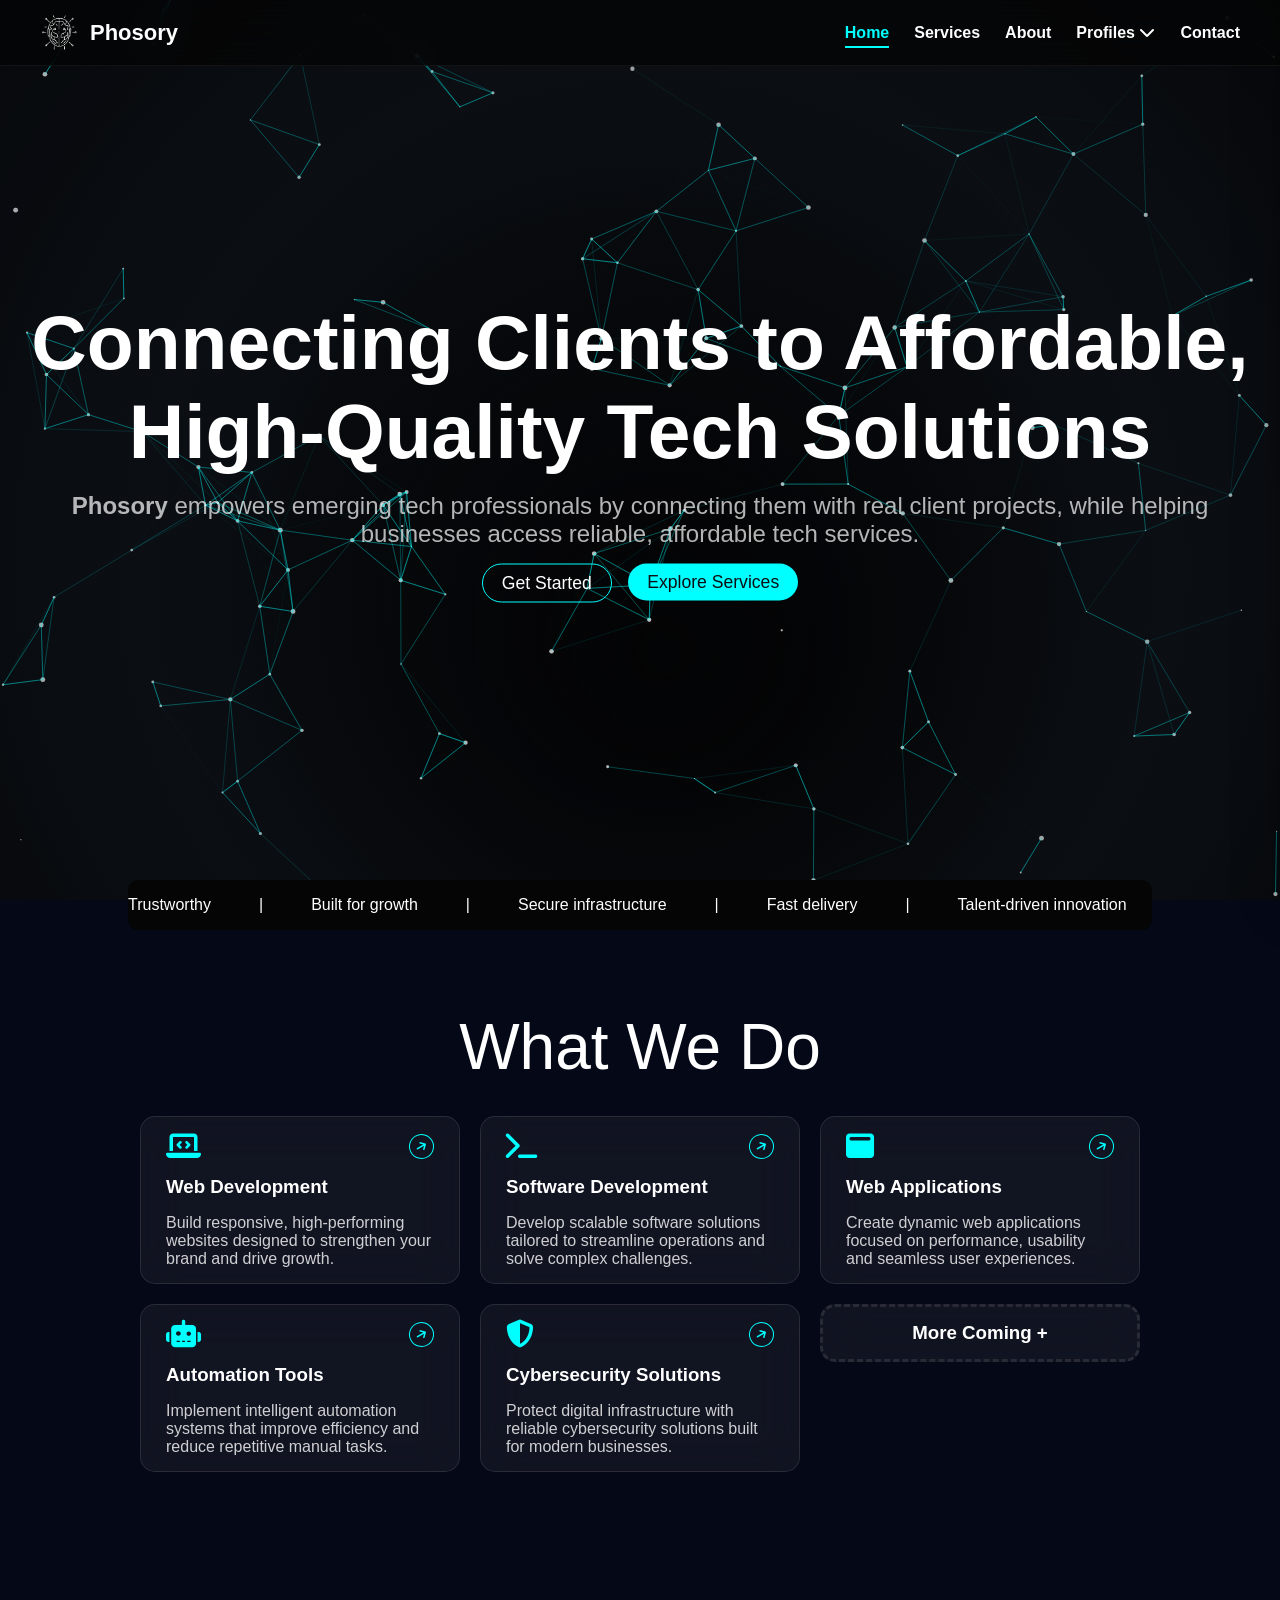
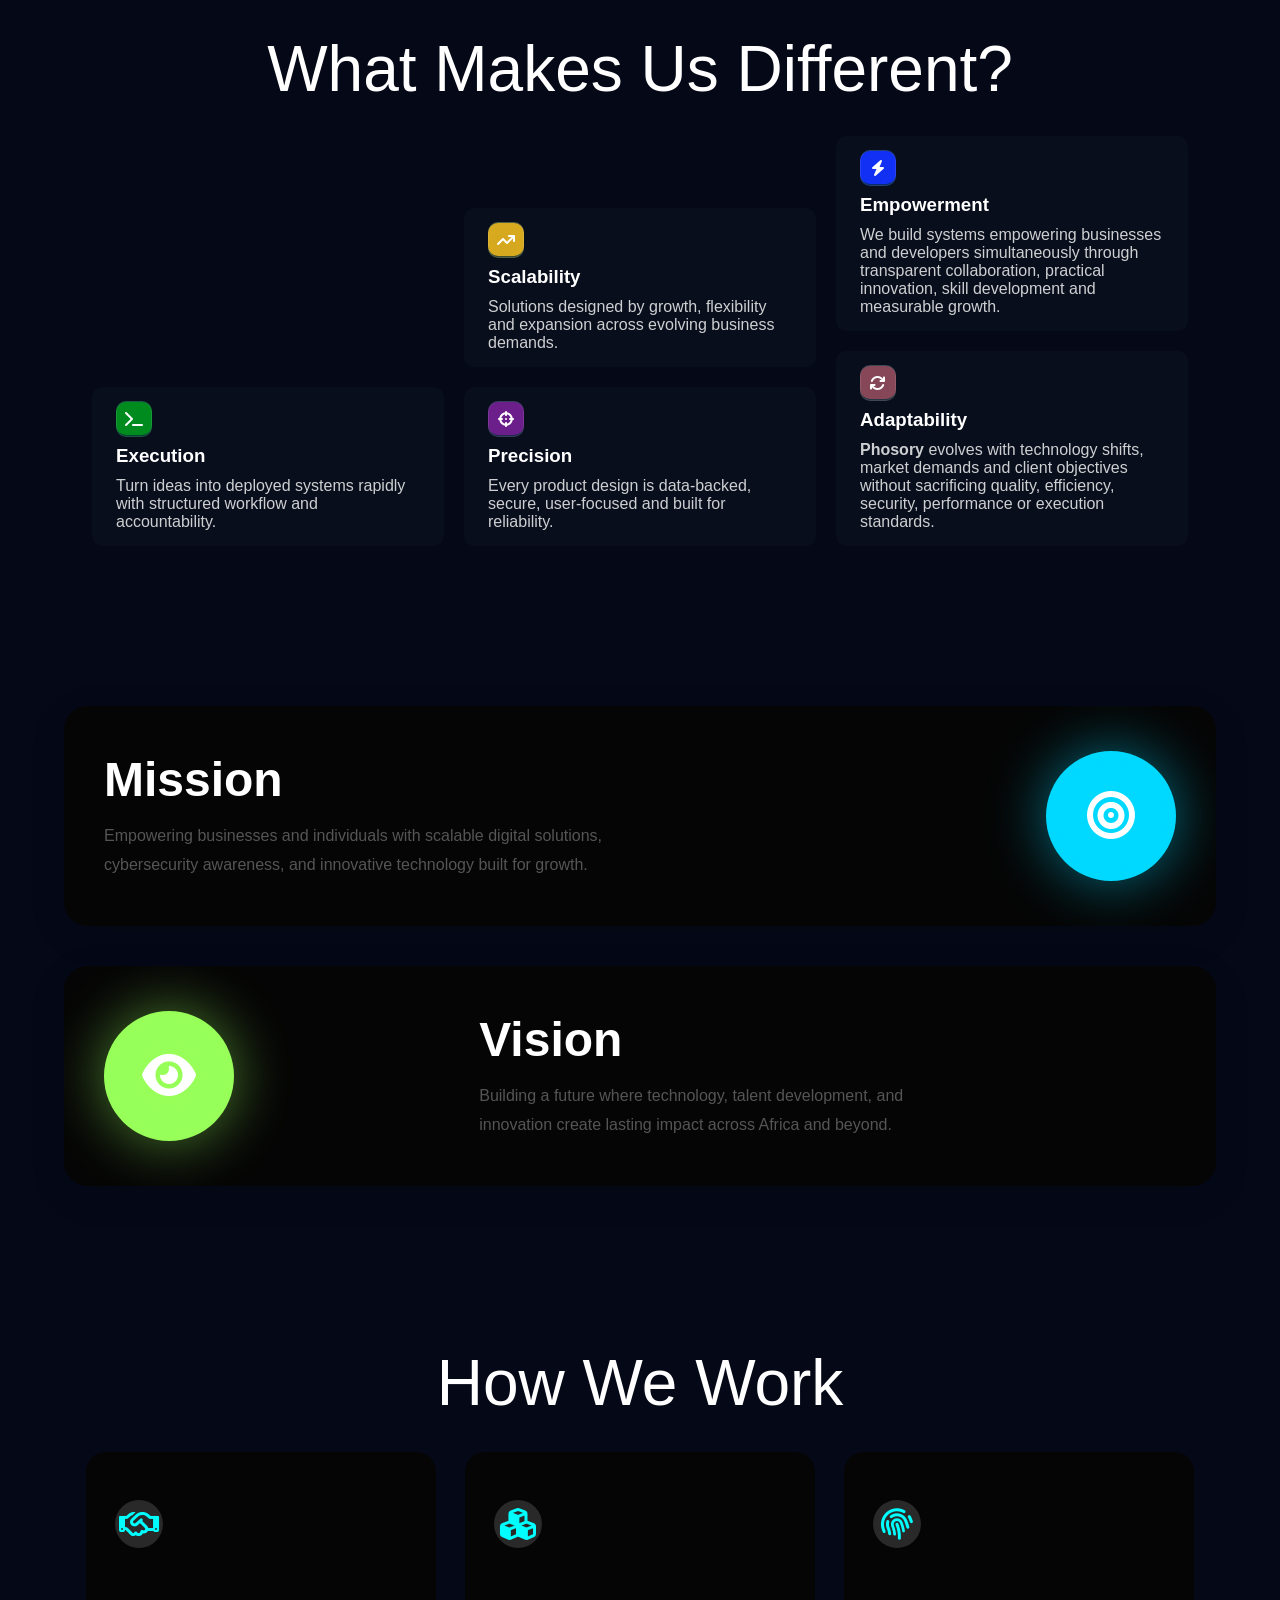
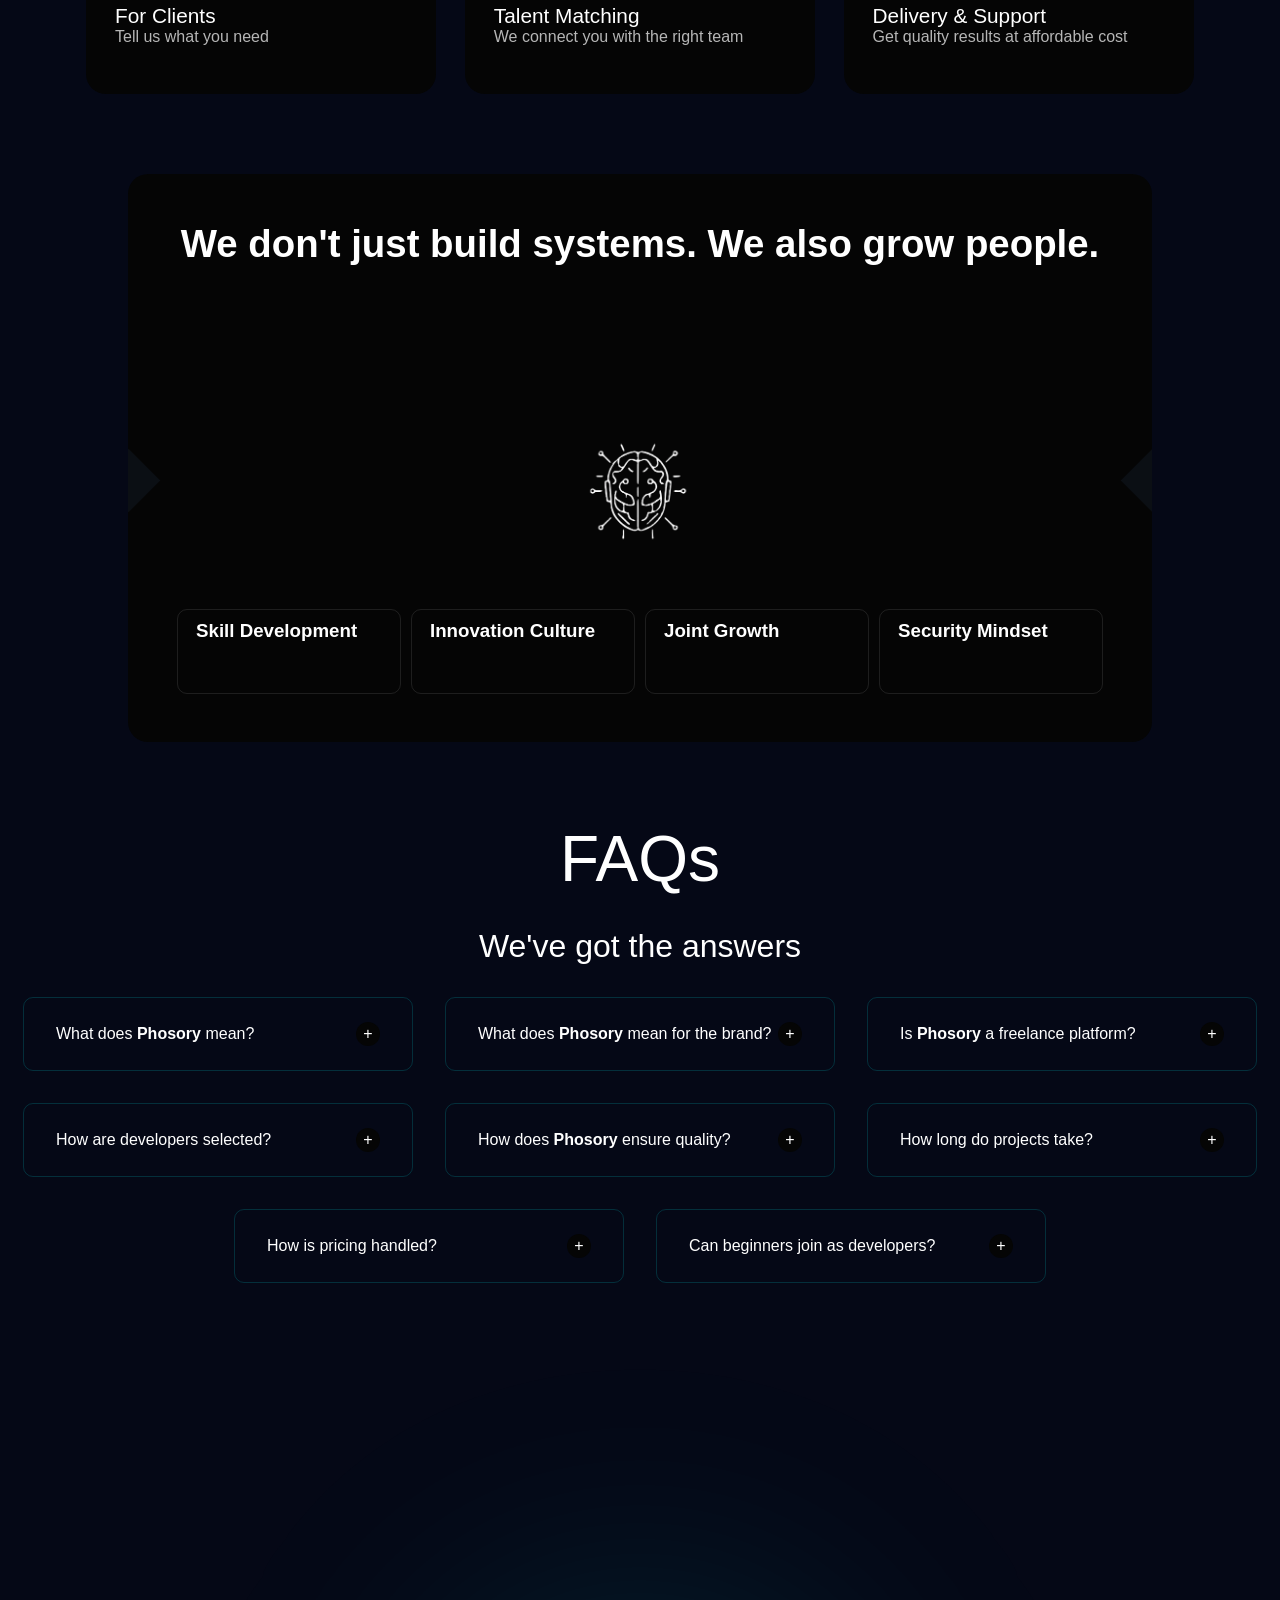
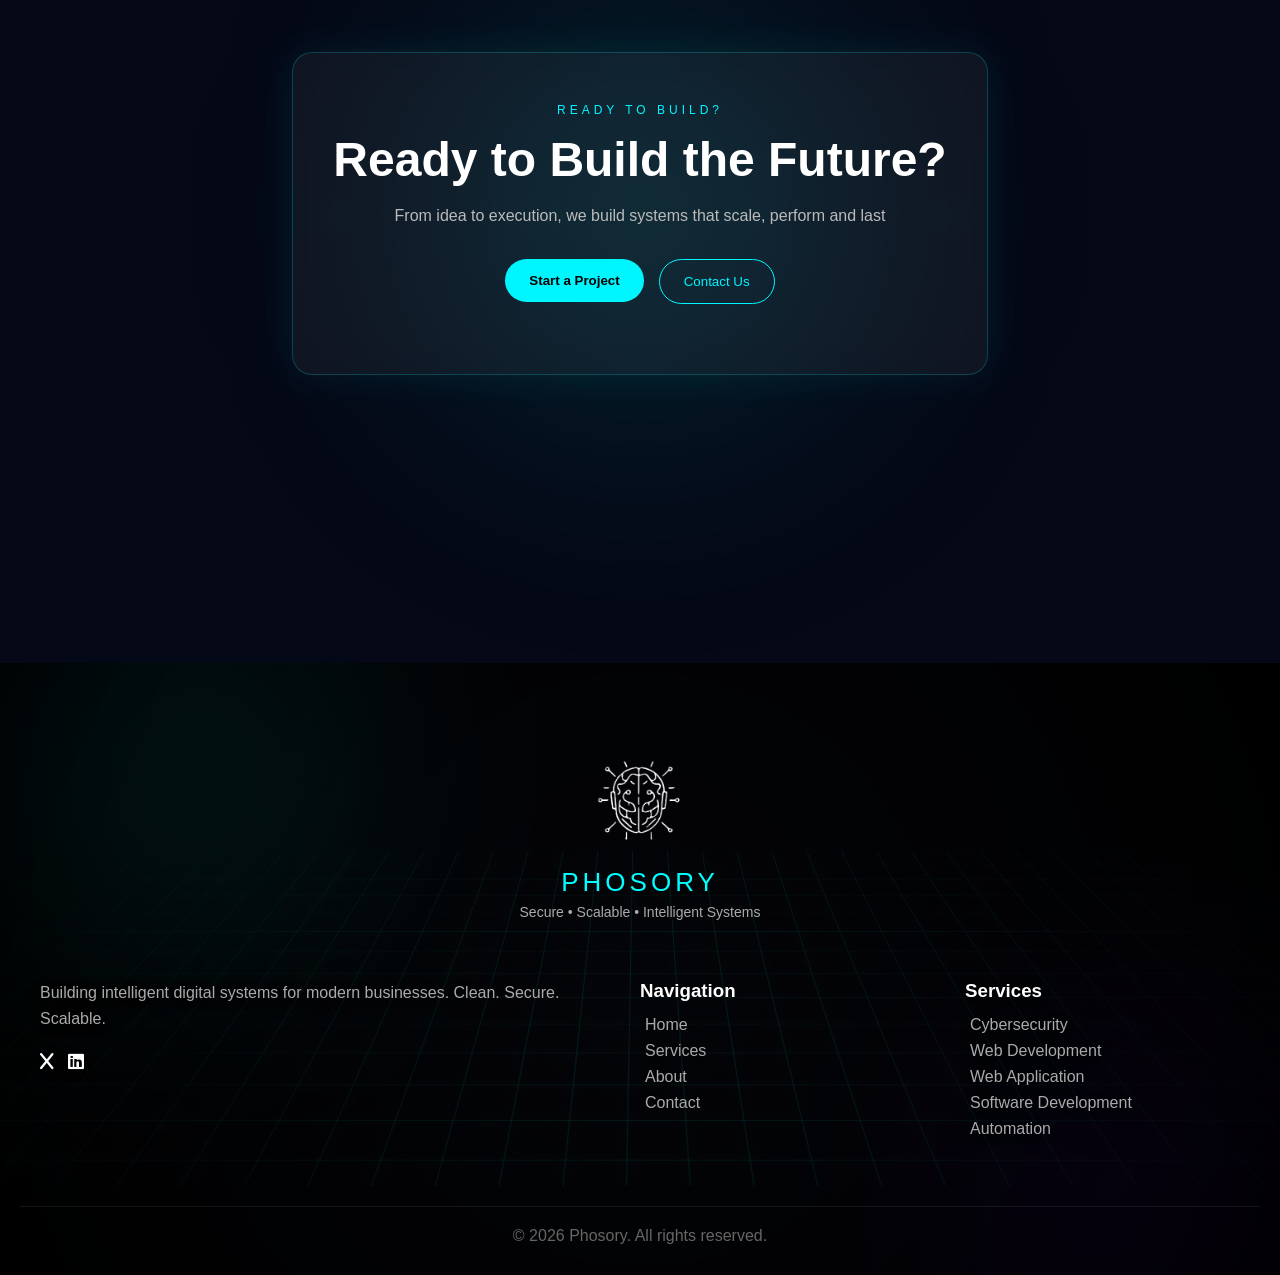
==== commit 6858abab: "Turnstile-Verification Setup" ====
--- a/index.html
+++ b/index.html
@@ -621,4 +621,4 @@
     <script src="script/on-click.js"></script>
     <script src="script/nav.js"></script>
   </body>
-</html>
+</html>
--- a/styles/header&footer.css
+++ b/styles/header&footer.css
@@ -1,4 +1,3 @@
-/* RESET */
 * {
   margin: 0;
   padding: 0;
@@ -11,13 +10,12 @@
   color: white;
 }
 
-/* NAVBAR */
 .nav {
   position: fixed;
   top: 0;
   left: 0;
   width: 100%;
-  z-index: 9999;
+  z-index: 999999999999999999999;
   background: rgb(5, 5, 5, 0.75);
   -webkit-backdrop-filter: blur(18px);
   backdrop-filter: blur(18px);
@@ -31,7 +29,6 @@
   padding: 12px 40px;
 }
 
-/* LOGO */
 .logo {
   display: flex;
   align-items: center;
@@ -44,7 +41,6 @@
   width: 40px;
 }
 
-/* DESKTOP LINKS */
 .nav-links {
   display: flex;
   align-items: center;
@@ -63,7 +59,6 @@
   color: #00ffff;
 }
 
-/* ACTIVE PAGE */
 .nav-links a.active,
 .sidebar a.active {
   color: #00ffff;
@@ -79,7 +74,6 @@
   background: #00ffff;
 }
 
-/* DROPDOWN */
 .dropdown {
   position: relative;
 }
@@ -131,14 +125,12 @@
   transform: translateY(0);
 }
 
-/* HAMBURGER */
 .hamburger {
   display: none;
   font-size: 22px;
   cursor: pointer;
 }
 
-/* SIDEBAR */
 .sidebar {
   position: fixed;
   top: 0;
@@ -164,7 +156,6 @@
   right: 0;
 }
 
-/* SIDEBAR TOP */
 .sidebar-top {
   display: flex;
   justify-content: space-between;
@@ -182,7 +173,6 @@
   font-size: 18px;
 }
 
-/* SIDEBAR LINKS */
 .sidebar-links {
   display: flex;
   flex-direction: column;
@@ -203,7 +193,6 @@
   transform: translateX(5px);
 }
 
-/* MOBILE DROPDOWN */
 .sidebar-dropdown button {
   background: none;
   border: none;
@@ -231,7 +220,6 @@
   display: flex;
 }
 
-/* RESPONSIVE */
 @media (max-width: 900px) {
   .nav-links {
     display: none;
@@ -242,7 +230,6 @@
   }
 }
 
-/* BASE */
 .phosory-footer {
   position: relative;
   background: #05060a;
@@ -252,16 +239,12 @@
   isolation: isolate;
 }
 
-/* =========================
-   BACKGROUND SYSTEM
-========================= */
 .footer-bg {
   position: absolute;
   inset: 0;
   z-index: 0;
 }
 
-/* 🔥 STRONG GRID (VISIBLE NOW) */
 .footer-bg .grid {
   position: absolute;
   inset: 0;
@@ -291,7 +274,6 @@
   }
 }
 
-/* DARK DEPTH OVERLAY */
 .footer-bg::after {
   content: "";
   position: absolute;
@@ -305,7 +287,6 @@
   );
 }
 
-/* 🔥 GLOW EFFECTS */
 .footer-bg .glow {
   position: absolute;
   border-radius: 50%;
@@ -329,9 +310,6 @@
   right: -80px;
 }
 
-/* =========================
-   HERO LOGO
-========================= */
 .footer-hero-logo {
   position: relative;
   z-index: 2;
@@ -357,9 +335,6 @@
   font-size: 14px;
 }
 
-/* =========================
-   MAIN CONTENT
-========================= */
 .footer-container {
   position: relative;
   z-index: 2;
@@ -374,13 +349,11 @@
   text-shadow: 0 2px 10px rgba(0, 0, 0, 0.6);
 }
 
-/* BRAND */
 .footer-brand p {
   color: #aaa;
   line-height: 1.6;
 }
 
-/* SOCIALS */
 .footer-brand .socials {
   margin-top: 20px;
   display: flex;
@@ -398,7 +371,6 @@
   text-shadow: 0 0 12px #00ffff;
 }
 
-/* LINKS */
 .footer-links h3 {
   margin-bottom: 14px;
   color: white;
@@ -418,7 +390,6 @@
   transform: translateX(6px);
 }
 
-/* BOTTOM */
 .footer-bottom {
   position: relative;
   z-index: 2;
@@ -429,7 +400,6 @@
   color: #666;
 }
 
-/* RESPONSIVE */
 @media (max-width: 900px) {
   .footer-container {
     grid-template-columns: 1fr 1fr;
@@ -445,4 +415,4 @@
   .socials {
     justify-content: center;
   }
-}
+}
